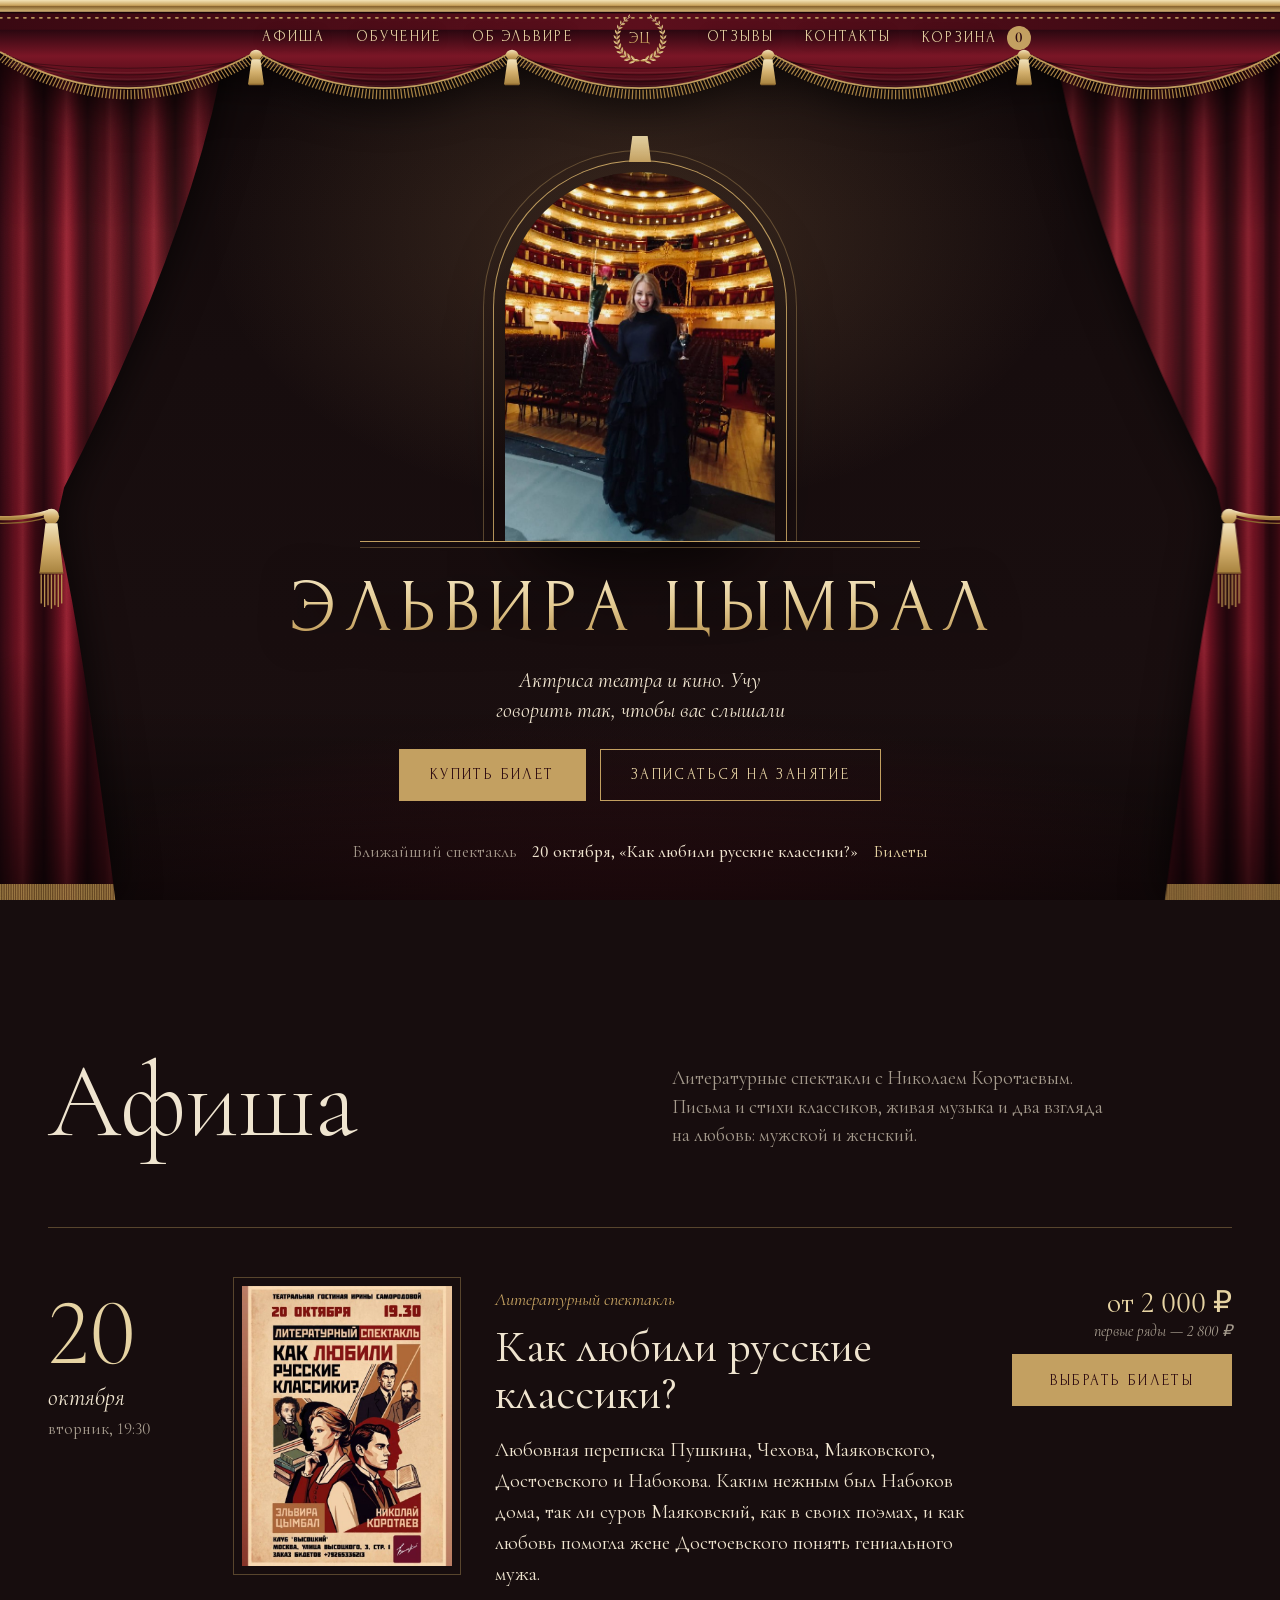
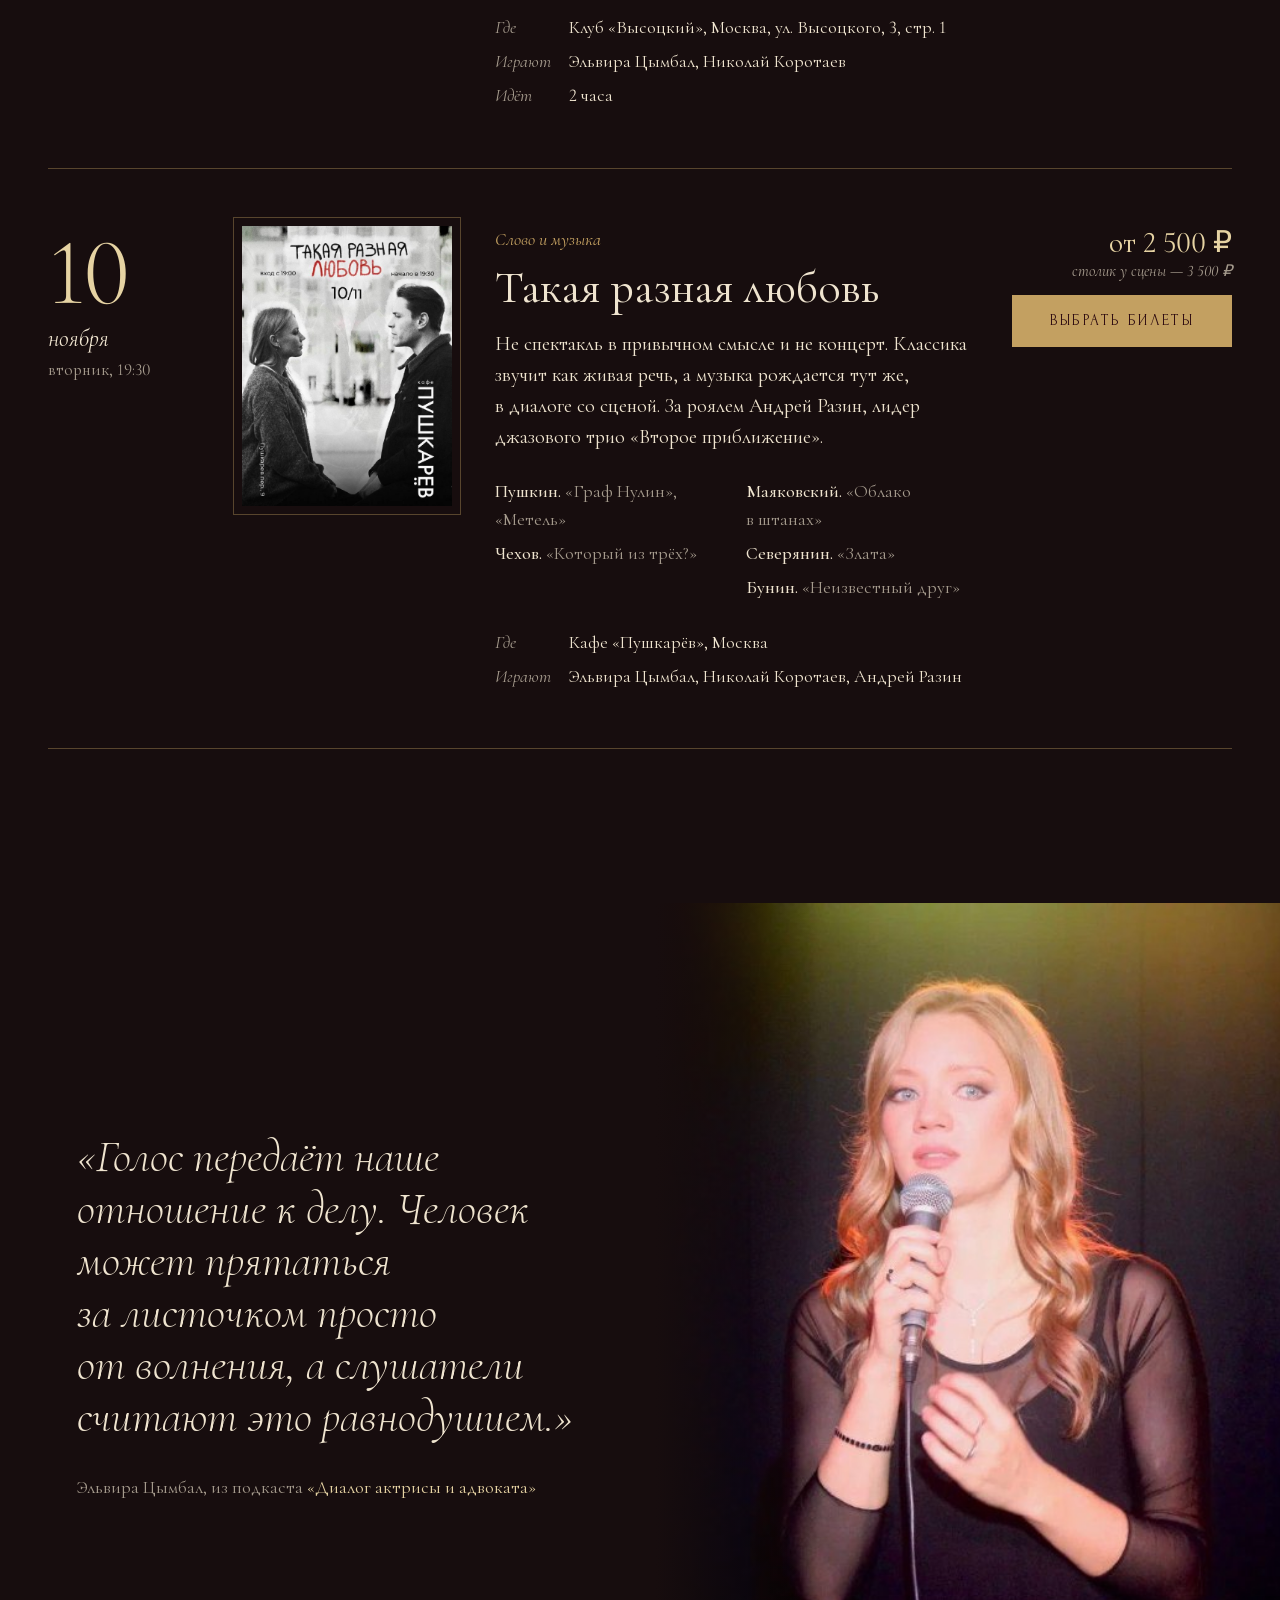
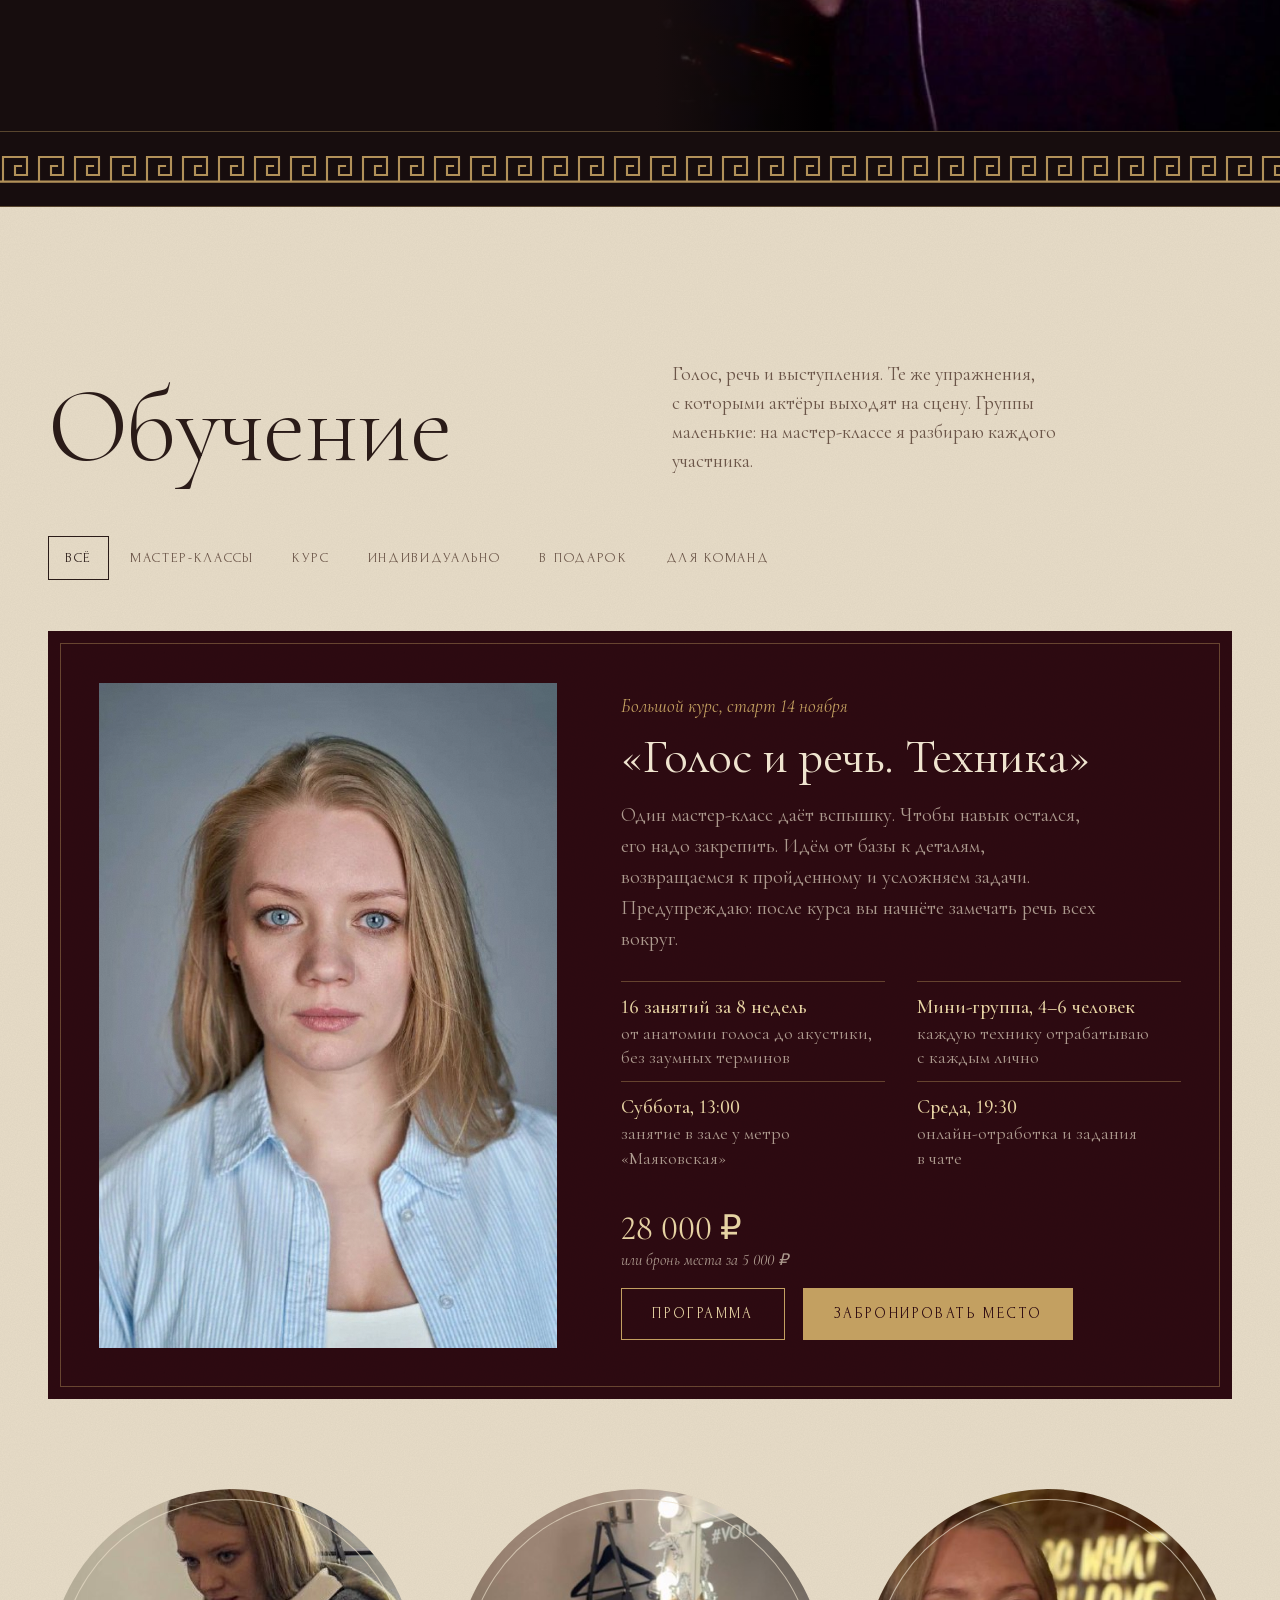
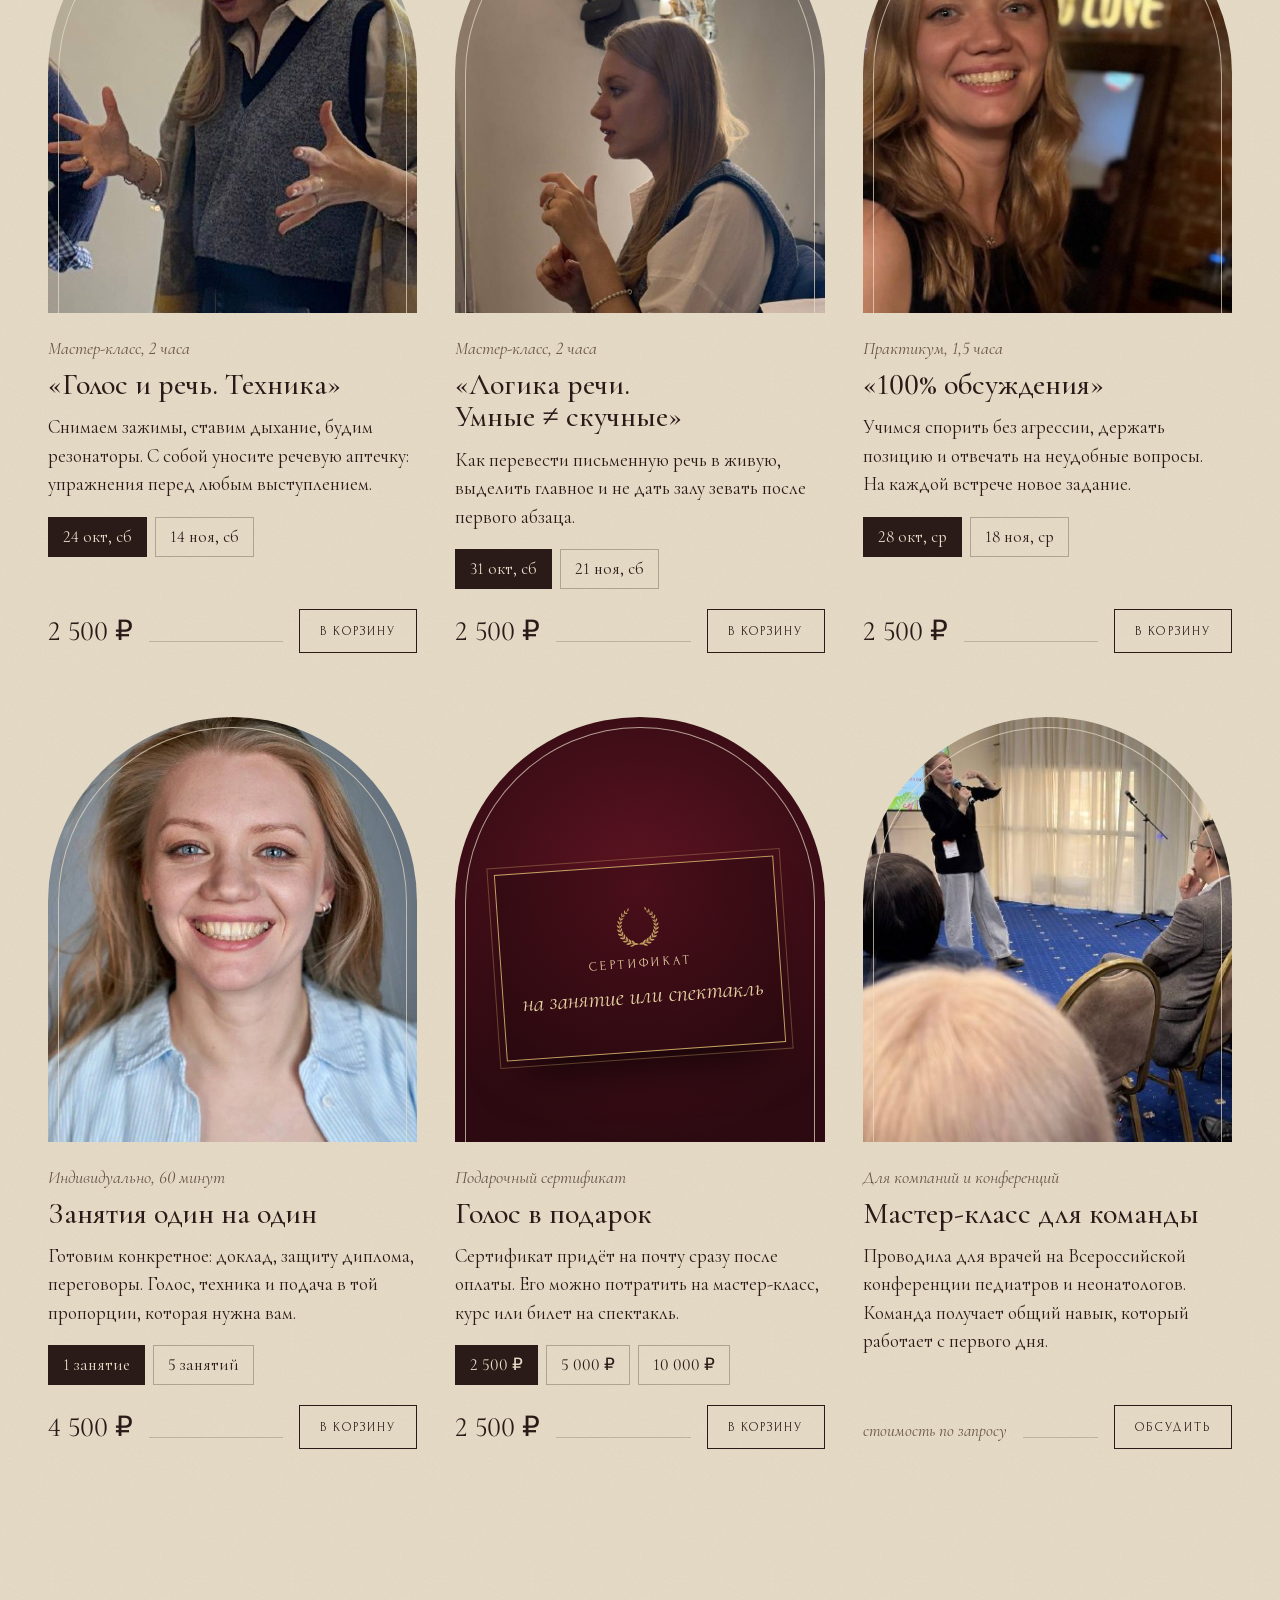
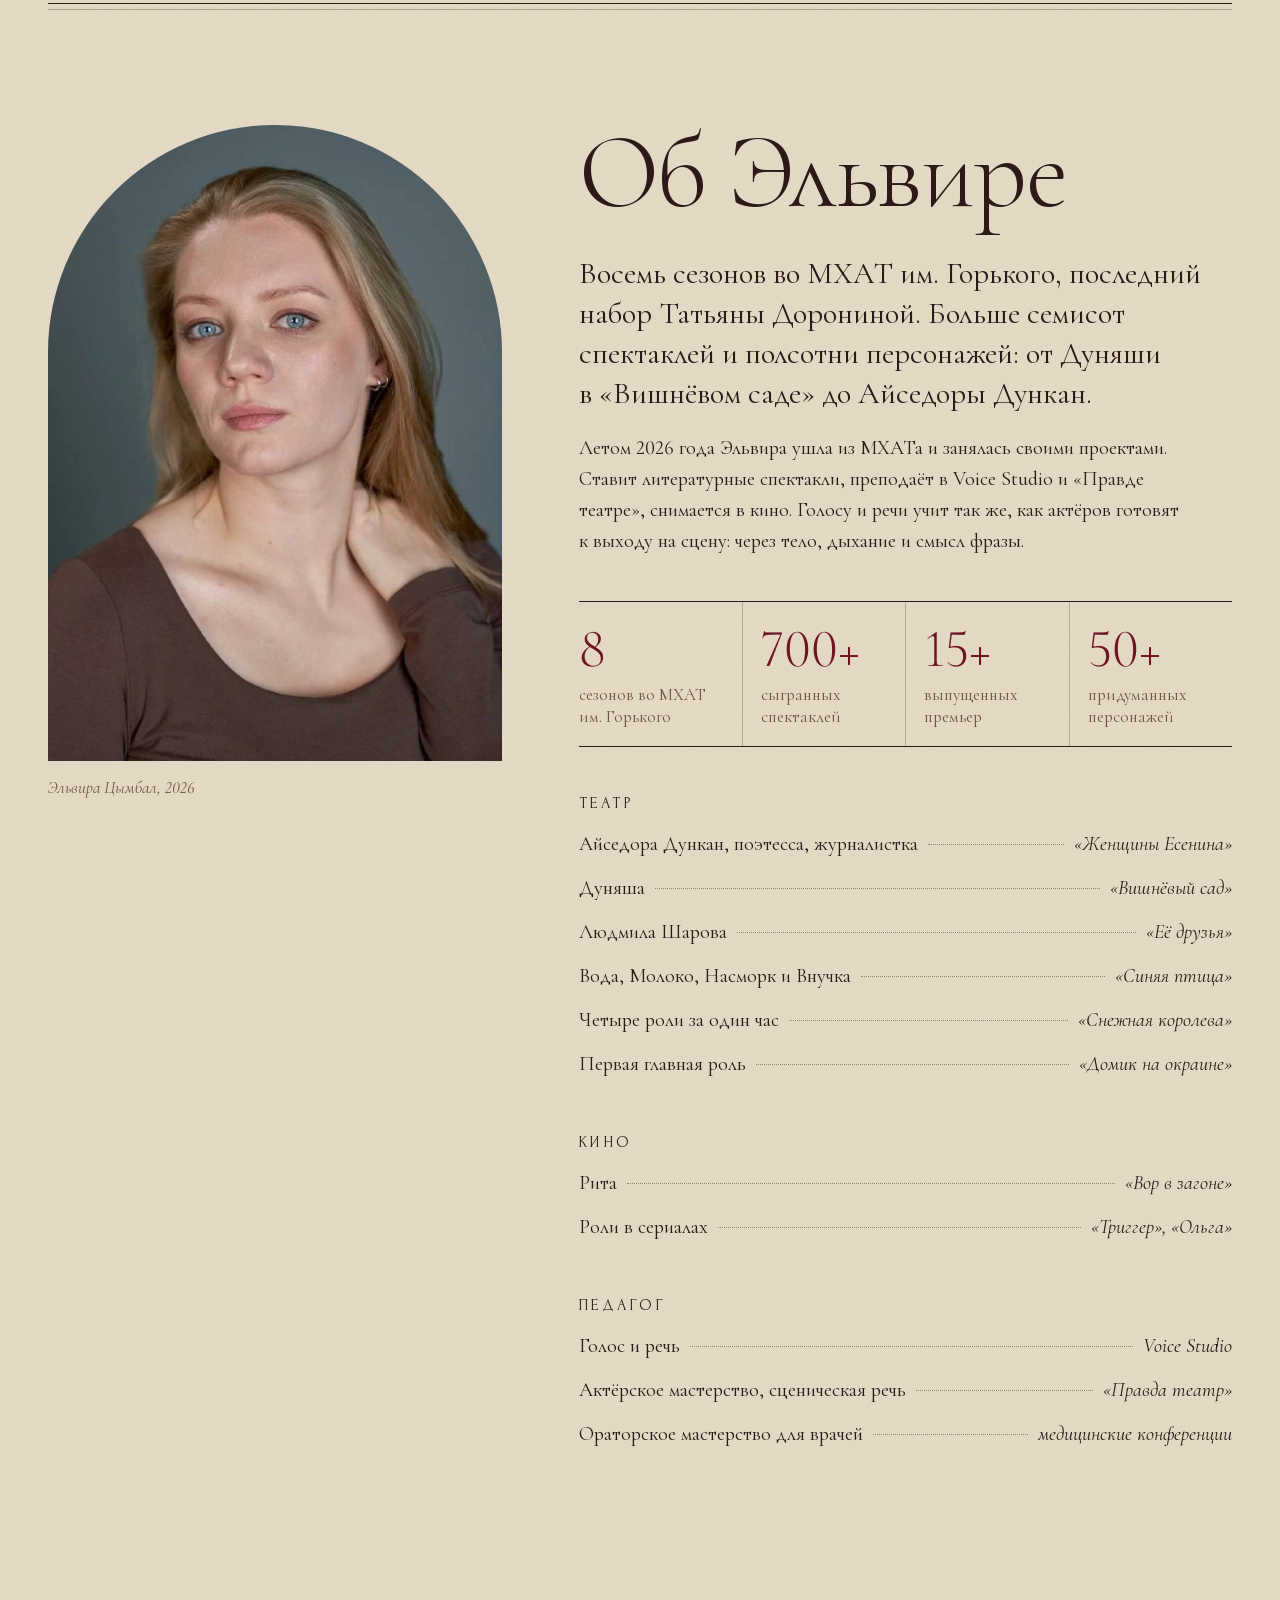
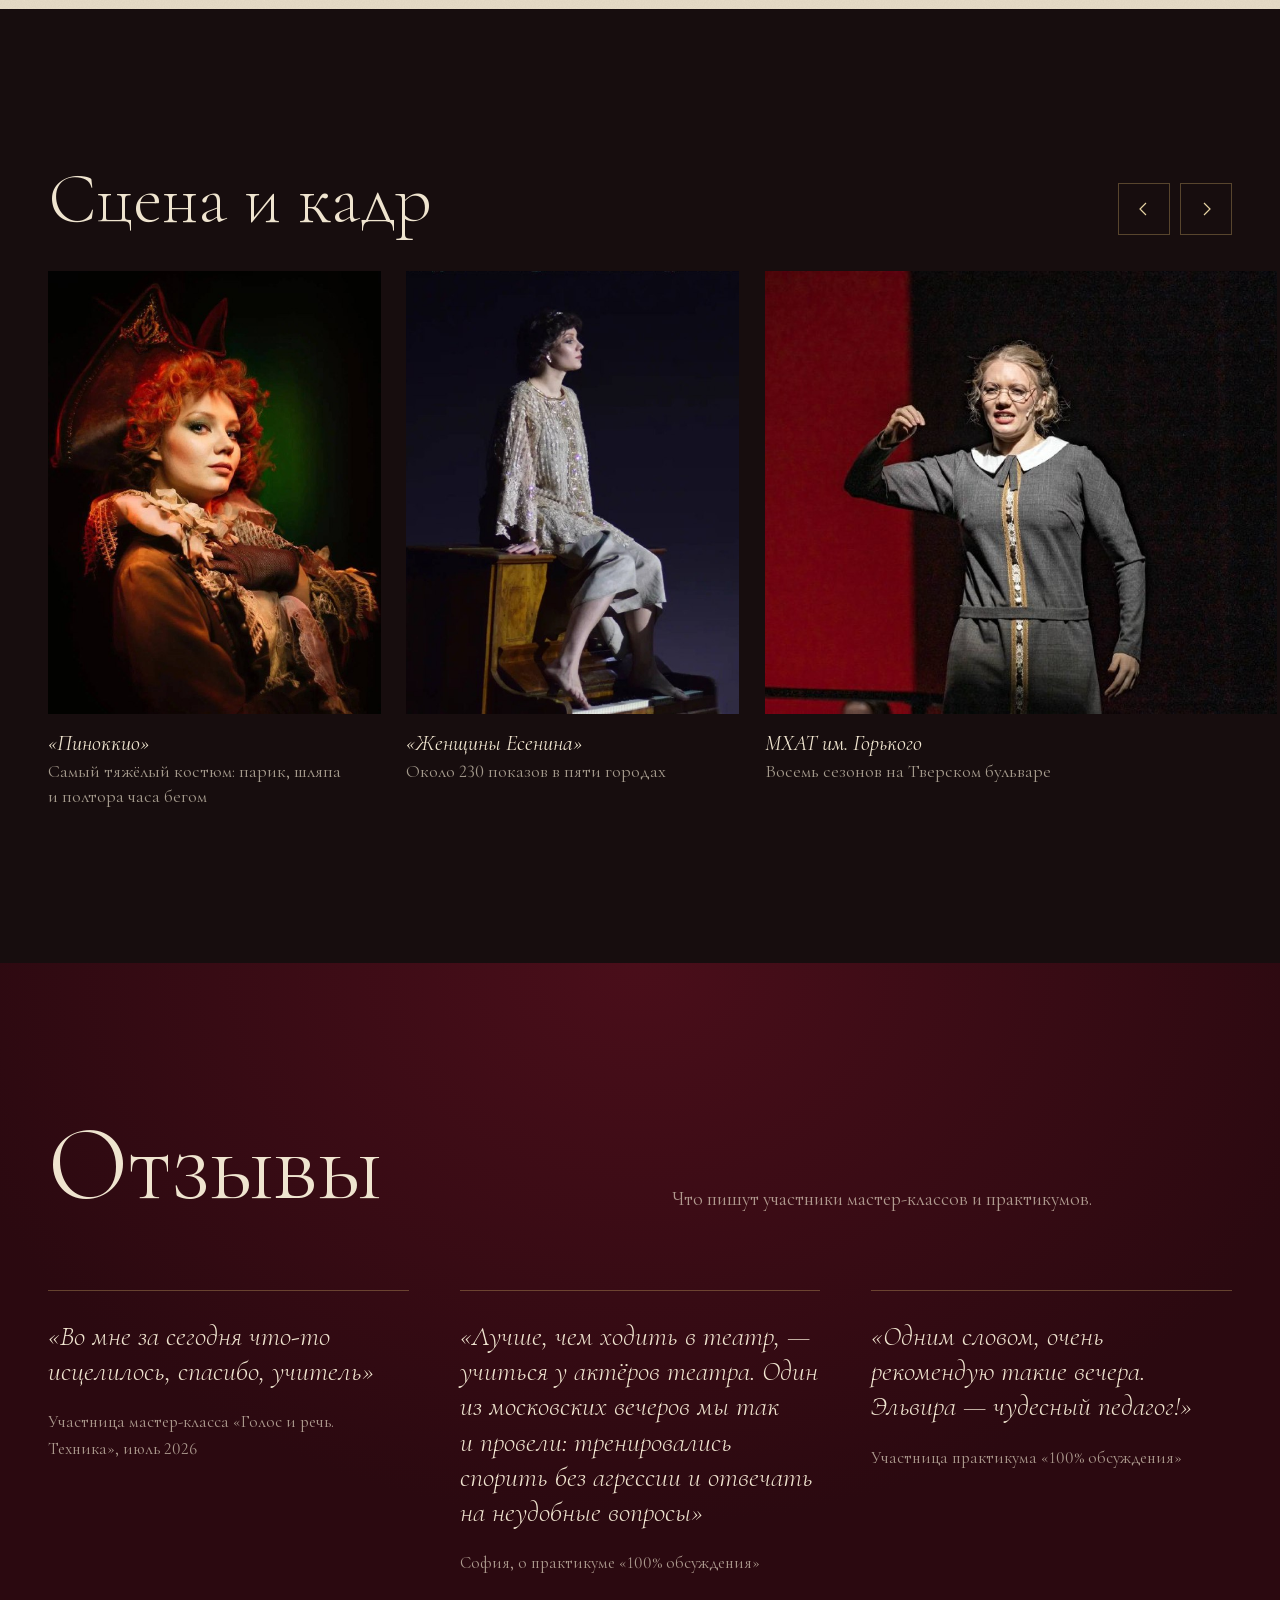
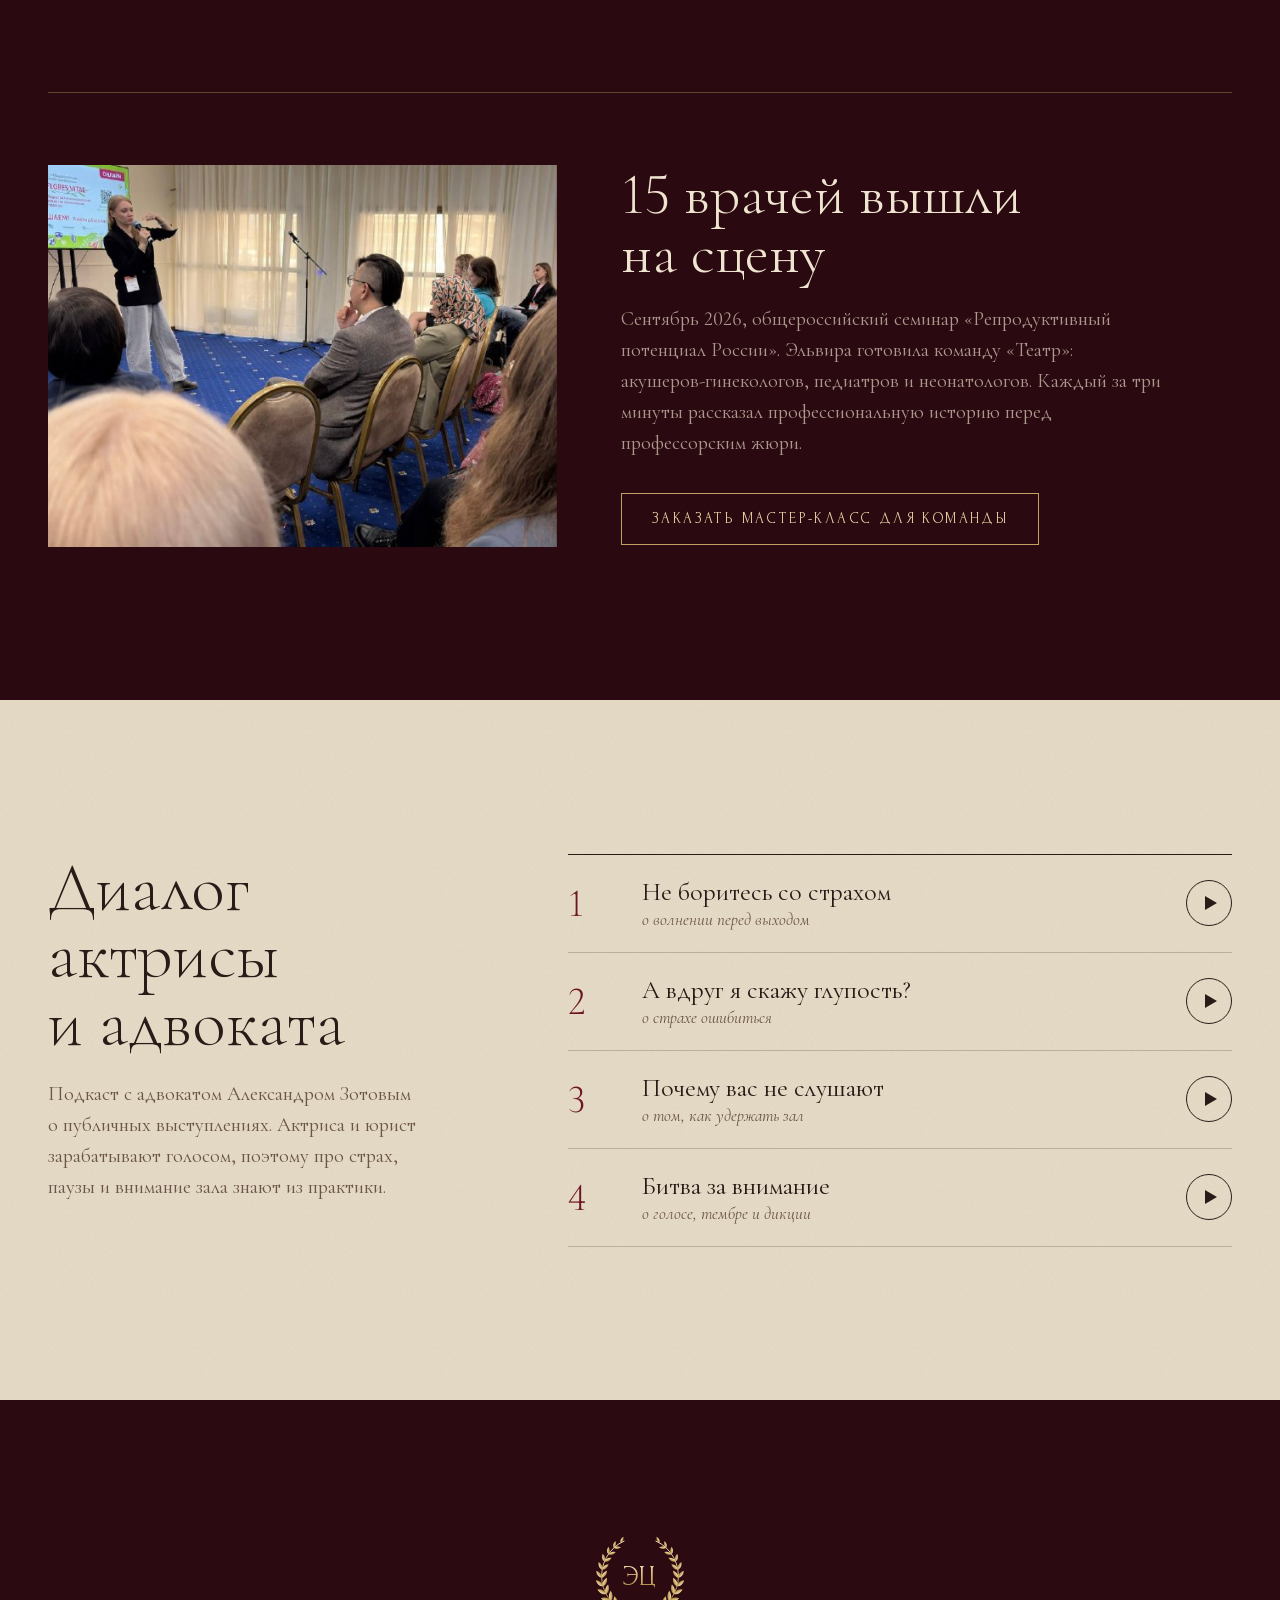
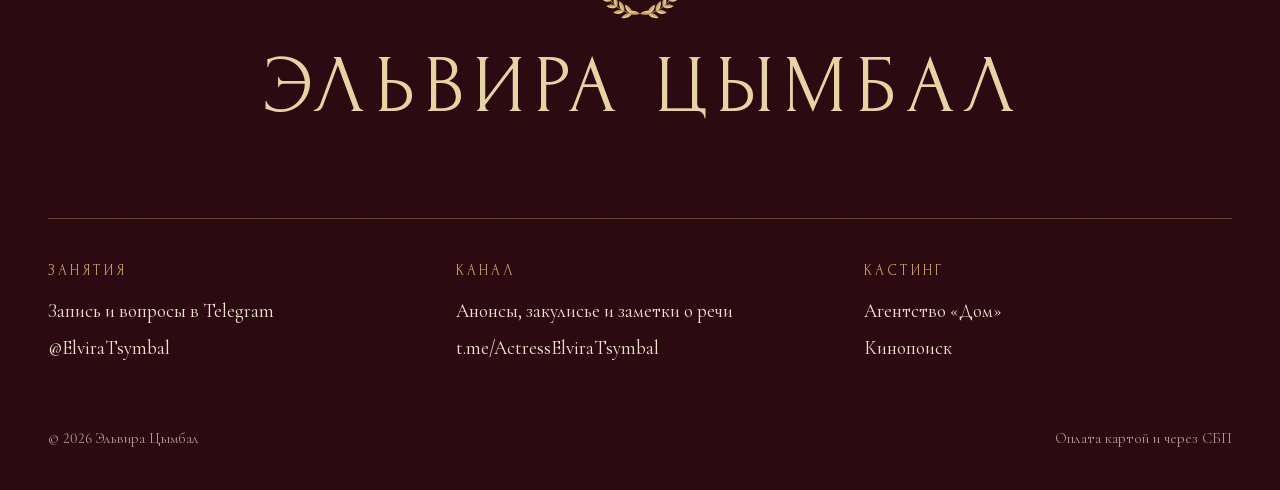
==== v3.html @ 3452aeca "Макет сайта: три варианта Co-Authored-By: Claude Opus 5.5 <noreply@anthropic.com>" ====
<!doctype html>
<html lang="ru">
<head>
<meta charset="utf-8">
<meta name="viewport" content="width=device-width, initial-scale=1, viewport-fit=cover">
<title>Эльвира Цымбал — актриса и педагог</title>
<meta name="robots" content="noindex, nofollow">
<meta name="description" content="Эльвира Цымбал — актриса театра и кино, педагог по голосу и речи. Афиша литературных спектаклей, мастер-классы, курс и индивидуальные занятия.">
<meta name="theme-color" content="#170d0e">
<link rel="icon" href="data:image/svg+xml,%3Csvg xmlns='http://www.w3.org/2000/svg' viewBox='0 0 64 64'%3E%3Crect width='64' height='64' rx='14' fill='%232b0910'/%3E%3Ctext x='32' y='42' font-family='Georgia' font-size='26' fill='%23e6d3a3' text-anchor='middle'%3E%D0%AD%D0%A6%3C/text%3E%3C/svg%3E">
<link rel="stylesheet" href="assets/fonts/fonts.css">
<link rel="preload" as="image" href="assets/img/hero-bolshoi.jpg">
<script>document.documentElement.classList.add('js');if('scrollRestoration' in history)history.scrollRestoration='manual';
/* страховка: если скрипты не загрузились за 5 секунд, занавес открывается сам */</script>

<style>
/* ============ ТОКЕНЫ ============ */
:root{
  --ink:#170d0e;          /* темнота сцены */
  --velvet:#6e1423;       /* бархат */
  --velvet-deep:#2b0910;
  --gold:#c3a061;         /* золото */
  --gold-pale:#e6d3a3;
  --gold-dim:rgba(195,160,97,.38);
  --paper:#e8ddc8;        /* бумага программки */
  --paper-2:#ddd0b6;
  --paper-ink:#2a1b18;
  --paper-mute:#6b5548;
  --on-dark:#efe4cf;
  --on-dark-mute:rgba(239,228,207,.66);

  --f-display:"Forum", "Cormorant Garamond", Georgia, serif;
  --f-text:"Cormorant Garamond", Georgia, "Times New Roman", serif;

  --ease-out:cubic-bezier(.22,1,.36,1);

  --wrap:1240px;
  --gutter:clamp(16px, 4vw, 48px);
  --head-h:76px;

  --noise:url("data:image/svg+xml,%3Csvg xmlns='http://www.w3.org/2000/svg' width='240' height='240'%3E%3Cfilter id='n'%3E%3CfeTurbulence type='fractalNoise' baseFrequency='.85' numOctaves='3' stitchTiles='stitch'/%3E%3CfeColorMatrix values='0 0 0 0 .5 0 0 0 0 .5 0 0 0 0 .5 0 0 0 .9 0'/%3E%3C/filter%3E%3Crect width='100%25' height='100%25' filter='url(%23n)'/%3E%3C/svg%3E");
  --meander:url("data:image/svg+xml,%3Csvg xmlns='http://www.w3.org/2000/svg' width='36' height='30' viewBox='0 0 12 10'%3E%3Cpath d='M0 9.2H12M1 9.2V1H9V7H5V4H7' fill='none' stroke='%23c3a061' stroke-width='.7' stroke-linecap='square'/%3E%3C/svg%3E");
}

/* ============ БАЗА ============ */
*,*::before,*::after{box-sizing:border-box}
html{-webkit-text-size-adjust:100%;text-size-adjust:100%}
body{
  margin:0;background:var(--ink);color:var(--on-dark);
  font-family:var(--f-text);font-size:20px;line-height:1.55;font-weight:400;
  font-variant-numeric:lining-nums;
  -webkit-font-smoothing:antialiased;-moz-osx-font-smoothing:grayscale;
  overflow-x:hidden;
}
img{display:block;max-width:100%;height:auto}
a{color:inherit;text-decoration:none}
button{font:inherit;color:inherit;background:none;border:0;padding:0;cursor:pointer}
input,textarea{font:inherit;color:inherit}
:focus-visible{outline:1.5px solid var(--gold);outline-offset:4px}
::selection{background:var(--velvet);color:var(--gold-pale)}
.wrap{width:min(var(--wrap), 100% - 2*var(--gutter));margin-inline:auto}
.skip{position:fixed;left:16px;top:-60px;z-index:200;background:var(--gold);color:var(--ink);padding:10px 16px;font-family:var(--f-display)}
.skip:focus{top:16px}

/* Кнопки — капители, как надпись на фронтоне */
.btn{
  --b:var(--gold);
  position:relative;display:inline-flex;align-items:center;justify-content:center;gap:12px;
  min-height:52px;padding:0 30px;
  font-family:var(--f-display);font-size:15px;letter-spacing:.16em;text-transform:uppercase;
  border:1px solid var(--b);color:var(--gold-pale);
  transition:background-color .35s var(--ease-out), color .35s var(--ease-out), border-color .35s var(--ease-out), transform .16s var(--ease-out);
  white-space:nowrap;
}
.btn:active{transform:scale(.98)}
.btn--gold{background:var(--gold);color:var(--velvet-deep)}
.btn--line:hover{background:rgba(195,160,97,.12)}
.btn--ink{--b:var(--paper-ink);color:var(--paper-ink)}
.btn--velvet{--b:var(--velvet);background:var(--velvet);color:var(--gold-pale)}
@media (hover:hover){
  .btn--gold:hover{background:var(--gold-pale);border-color:var(--gold-pale)}
  .btn--ink:hover{background:var(--paper-ink);color:var(--paper)}
  .btn--velvet:hover{background:#821a2b;border-color:#821a2b}
}
.btn--sm{min-height:44px;padding:0 20px;font-size:13px}
@media (max-width:520px){ .btn{white-space:normal;text-align:center;line-height:1.35;padding-block:10px} }

.link-u{background:linear-gradient(currentColor,currentColor) 0 100%/0 1px no-repeat;transition:background-size .5s var(--ease-out);padding-bottom:2px}
.link-u:hover{background-size:100% 1px}

/* ============ ШАПКА ============ */
.masthead{
  position:fixed;inset:0 0 auto 0;z-index:60;height:var(--head-h);
  display:grid;grid-template-columns:1fr auto 1fr;align-items:center;gap:clamp(20px,3vw,48px);
  padding-inline:var(--gutter);
  opacity:0;transform:translateY(-8px);pointer-events:none;
  transition:background-color .5s var(--ease-out), box-shadow .5s var(--ease-out), opacity .7s var(--ease-out), transform .7s var(--ease-out);
}
.masthead.is-ready{opacity:1;transform:none;pointer-events:auto}
.masthead.is-solid{background:rgba(23,13,14,.92);backdrop-filter:blur(10px);-webkit-backdrop-filter:blur(10px);box-shadow:0 1px 0 var(--gold-dim)}
.masthead__nav{display:flex;align-items:center;gap:clamp(18px,2.4vw,40px);font-family:var(--f-display);font-size:15px;letter-spacing:.14em;text-transform:uppercase;color:var(--gold-pale)}
.masthead__nav--l{justify-self:end}
.masthead__nav--r{justify-self:start}
.masthead__nav a, .masthead__nav button{text-shadow:0 1px 10px rgba(0,0,0,.7)}
.monogram{display:grid;place-items:center;width:58px;height:58px;color:var(--gold)}
.monogram svg{width:100%;height:100%;overflow:visible}
.cart-btn{display:inline-flex;align-items:center;gap:10px;min-height:44px;text-transform:uppercase;letter-spacing:.14em}
.cart-btn__count{
  display:inline-grid;place-items:center;min-width:24px;height:24px;padding:0 6px;border-radius:12px;
  background:var(--gold);color:var(--velvet-deep);font-family:var(--f-text);font-weight:600;font-size:15px;letter-spacing:0;text-shadow:none;
}
.cart-btn__count.bump{animation:bump .45s var(--ease-out)}
@keyframes bump{40%{transform:scale(1.25)}}
.burger{display:none}

@media (max-width: 980px){
  .masthead{grid-template-columns:auto 1fr auto}
  .masthead__nav--l{display:none}
  .masthead__nav--r .nav-item, .cart-btn__label{display:none}
  .masthead__nav--r{justify-self:end;grid-column:3;gap:6px}
  .monogram{grid-column:1;width:48px;height:48px}
  .burger{display:inline-grid;place-items:center;width:44px;height:44px}
  .burger span{display:block;width:24px;height:1px;background:var(--gold-pale);box-shadow:0 -7px 0 var(--gold-pale), 0 7px 0 var(--gold-pale)}
}

/* мобильное меню */
.mnav{
  position:fixed;inset:0;z-index:70;background:var(--velvet-deep);
  display:flex;flex-direction:column;justify-content:center;padding:var(--gutter);
  opacity:0;visibility:hidden;transition:opacity .4s var(--ease-out), visibility 0s .4s;
}
.mnav::before{content:"";position:absolute;inset:0;background:var(--noise);opacity:.08;mix-blend-mode:overlay;pointer-events:none}
.mnav.is-open{opacity:1;visibility:visible;transition:opacity .4s var(--ease-out)}
.mnav a{position:relative;font-size:clamp(36px,9vw,56px);font-weight:300;line-height:1.25;color:var(--gold-pale);display:block}
.mnav__close{position:absolute;top:16px;right:16px;width:48px;height:48px;font-size:34px;color:var(--gold-pale);line-height:1}
.mnav__foot{position:relative;margin-top:40px;font-size:18px;color:var(--on-dark-mute)}
.mnav__foot a{display:inline;font-size:inherit}

/* ============ СЦЕНА (первый экран) ============ */
.stage{
  --valance-h:clamp(86px, 14vh, 150px);
  position:relative;min-height:max(100svh, 680px);overflow:hidden;isolation:isolate;
  background:
    radial-gradient(48% 44% at 50% 26%, rgba(214,160,104,.20), transparent 70%),
    radial-gradient(70% 34% at 50% 104%, rgba(110,20,35,.42), transparent 72%),
    linear-gradient(180deg, #120a0b 0%, var(--ink) 40%, #1b0f10 100%);
}
.stage__beam{
  position:absolute;left:50%;top:-10%;width:min(1100px,120vw);height:120%;transform:translateX(-50%);
  background:conic-gradient(from 180deg at 50% 0%, transparent 0deg 160deg, rgba(240,205,150,.10) 172deg, rgba(240,205,150,.16) 180deg, rgba(240,205,150,.10) 188deg, transparent 200deg 360deg);
  filter:blur(18px);pointer-events:none;z-index:0;
}
.stage__floor{position:absolute;inset:auto 0 0 0;height:22%;background:linear-gradient(180deg,transparent, rgba(0,0,0,.55));z-index:0}
.stage__inner{
  position:relative;z-index:2;min-height:inherit;
  display:flex;flex-direction:column;align-items:center;justify-content:flex-end;text-align:center;
  padding:calc(var(--valance-h) + 44px) var(--gutter) clamp(84px, 11vh, 120px);
}

/* ниша-арка с портретом */
.niche{position:relative;margin:0;height:clamp(240px, 41svh, 480px);aspect-ratio:3/4.1}
.niche__img{position:absolute;inset:0;border-radius:999px 999px 0 0;overflow:hidden;background:#2a1a17;box-shadow:0 40px 80px -30px rgba(0,0,0,.9)}
.niche__img img{width:100%;height:100%;object-fit:cover;object-position:50% 22%}
.niche::before,.niche::after{content:"";position:absolute;border-radius:999px 999px 0 0;border:1px solid var(--gold);border-bottom:0;pointer-events:none}
.niche::before{inset:-12px -12px 0 -12px}
.niche::after{inset:-22px -22px 0 -22px;border-color:var(--gold-dim)}
.niche__key{
  position:absolute;left:50%;top:-36px;width:22px;height:26px;transform:translateX(-50%);z-index:1;
  background:linear-gradient(180deg,var(--gold-pale),var(--gold));clip-path:polygon(15% 0,85% 0,100% 100%,0 100%);
}

/* постамент с надписью */
.plinth{position:relative;width:min(100%, 1000px);padding-top:26px}
.plinth::before{content:"";position:absolute;left:50%;top:0;transform:translateX(-50%);width:min(560px, 86%);height:7px;border-top:1px solid var(--gold);border-bottom:1px solid var(--gold-dim)}
.plinth__name{
  margin:0;font-family:var(--f-display);font-weight:400;text-transform:uppercase;
  font-size:clamp(32px, 5.8vw, 96px);line-height:1;letter-spacing:.11em;margin-right:-.11em;
  color:var(--gold-pale);
  filter:drop-shadow(0 2px 18px rgba(0,0,0,.55));
}
.plinth__name .w{display:inline-block;white-space:nowrap}
.plinth__name .mask{display:inline-block;overflow:hidden;vertical-align:top;padding:.04em 0 .08em}
.plinth__name .ch{
  display:inline-block;
  background:linear-gradient(180deg,#f5e9c9 0%, #e2c88e 48%, #b48d4a 100%);
  -webkit-background-clip:text;background-clip:text;-webkit-text-fill-color:transparent;color:transparent;
}
.plinth__sub{margin:16px auto 0;max-width:52ch;text-wrap:balance;font-style:italic;font-size:clamp(19px,1.7vw,24px);line-height:1.35;color:var(--on-dark)}
.stage__cta{display:flex;flex-wrap:wrap;justify-content:center;gap:14px;margin-top:24px}
.stage__next{
  position:absolute;z-index:3;left:50%;bottom:clamp(22px,3.6vh,40px);transform:translateX(-50%);margin:0;
  width:min(760px, calc(100% - 2*var(--gutter)));
  display:flex;justify-content:center;align-items:baseline;gap:4px 16px;flex-wrap:wrap;
  font-size:17px;color:var(--on-dark-mute);text-align:center;
}
.stage__next b{font-weight:500;color:var(--on-dark)}
.stage__next a{color:var(--gold-pale)}
.stage__dim{position:absolute;inset:0;background:#070304;z-index:4;pointer-events:none}
@media (max-width:700px){ .stage__inner{padding-bottom:132px} .stage__next{font-size:16px;gap:2px 12px} .stage__cta .btn{min-width:260px} }

/* ============ ЗАНАВЕС ============ */
.curtain{position:absolute;inset:0;z-index:5;pointer-events:none}
.drape{position:absolute;top:0;bottom:0;width:53%;filter:drop-shadow(0 0 22px rgba(0,0,0,.75))}
.drape--l{left:0}
.drape--r{right:0}
.drape__clip{position:absolute;inset:0;overflow:hidden}
.drape__fabric{
  position:absolute;inset:0;transform-origin:0 50%;will-change:transform;
  background:
    linear-gradient(180deg, rgba(0,0,0,.62) 0%, rgba(0,0,0,0) 26%, rgba(0,0,0,0) 72%, rgba(0,0,0,.66) 100%),
    radial-gradient(90% 55% at 50% 32%, rgba(255,140,120,.10), transparent 70%),
    repeating-linear-gradient(90deg, rgba(0,0,0,0) 0, rgba(0,0,0,.32) 4.7vw, rgba(0,0,0,0) 9.4vw),
    repeating-linear-gradient(90deg, #2c0710 0, #4b0c18 1.1vw, #761424 2.3vw, #962333 3.05vw, #7a1626 3.7vw, #4a0b17 4.8vw, #2c0710 5.9vw);
}
.drape--r .drape__fabric{transform-origin:100% 50%;background-position:0 0,0 0,2.1vw 0,1.3vw 0}
.drape__fabric::after{content:"";position:absolute;inset:0;background:var(--noise);opacity:.22;mix-blend-mode:overlay}
.drape__hem{position:absolute;left:0;right:0;bottom:0;height:16px;background:repeating-linear-gradient(90deg,#b9934f 0 2px,#7d5c2c 2px 4px);opacity:.75}
.tieback{--tw:clamp(56px,8vw,120px);position:absolute;top:57%;width:var(--tw);height:calc(var(--tw) * 1.3333);margin-top:calc(var(--tw) * -.3333);opacity:0;overflow:visible}
.drape--r .tieback{transform:scaleX(-1)}

.valance{position:absolute;inset:0 0 auto 0;height:var(--valance-h);z-index:6;filter:drop-shadow(0 14px 18px rgba(0,0,0,.6))}
.valance svg{width:100%;height:100%;display:block}
.curtain__shade{position:absolute;inset:0;z-index:7;background:radial-gradient(42% 52% at 50% 50%, rgba(7,3,4,0) 0%, rgba(7,3,4,.5) 70%, rgba(7,3,4,.82) 100%)}
.curtain__black{position:absolute;inset:0;z-index:9;background:#070304;animation:houselights 1.2s .15s ease-in-out forwards}
@keyframes houselights{to{opacity:0;visibility:hidden}}

.intro-mark{
  position:absolute;left:50%;top:52%;z-index:8;transform:translate(-50%,-50%);
  width:clamp(170px,18vw,250px);text-align:center;opacity:0;
}
.intro-mark svg{width:100%;height:auto;overflow:visible;filter:drop-shadow(0 4px 24px rgba(0,0,0,.6))}
.intro-mark p{margin:14px 0 0;font-family:var(--f-display);font-size:14px;letter-spacing:.32em;text-transform:uppercase;color:var(--gold-pale);white-space:nowrap}
.intro-skip{
  position:absolute;right:var(--gutter);bottom:20px;z-index:10;font-family:var(--f-display);font-size:13px;letter-spacing:.2em;text-transform:uppercase;color:var(--gold-pale);opacity:.75;
  padding:12px 4px;
}

/* ============ СЕКЦИИ ============ */
.sec{position:relative;padding-block:clamp(88px, 12vw, 160px)}
.sec--paper{background:var(--paper);color:var(--paper-ink)}
.sec--paper::before{content:"";position:absolute;inset:0;background:var(--noise);opacity:.16;mix-blend-mode:multiply;pointer-events:none}
.sec--velvet{background:radial-gradient(80% 60% at 50% 0%, #4a0e1a, var(--velvet-deep) 70%)}
.sec > .wrap{position:relative}

.sec-head{display:grid;grid-template-columns:minmax(0,1fr) minmax(0,1fr);gap:24px 64px;align-items:end;margin-bottom:clamp(48px,6vw,80px)}
.h-big{margin:0;font-family:var(--f-text);font-weight:300;font-size:clamp(54px, 8.2vw, 128px);line-height:.92;letter-spacing:-.01em}
.sec-head p{margin:0;max-width:44ch;font-size:clamp(19px,1.5vw,22px);line-height:1.5}
.sec--dark .sec-head p, .sec--velvet .sec-head p{color:var(--on-dark-mute)}
.sec--paper .sec-head p{color:var(--paper-mute)}
@media (max-width:760px){ .sec-head{grid-template-columns:1fr} }

.rule2{height:7px;border-top:1px solid var(--paper-ink);border-bottom:1px solid rgba(42,27,24,.3)}
.meander-band{background:var(--ink);padding-block:22px;border-top:1px solid var(--gold-dim);border-bottom:1px solid var(--gold-dim)}
.meander{height:30px;background:var(--meander) repeat-x 0 50%/auto 30px;opacity:.9}

/* ============ АФИША ============ */
.bills{border-top:1px solid var(--gold-dim)}
.bill{
  display:grid;grid-template-columns:150px 210px minmax(0,1fr) 220px;gap:clamp(24px,3.4vw,52px);
  padding-block:clamp(36px,4.5vw,60px);border-bottom:1px solid var(--gold-dim);align-items:start;
}
.bill__date{line-height:1}
.bill__date .d{display:block;font-size:clamp(76px,7.4vw,112px);font-weight:300;color:var(--gold-pale);letter-spacing:-.02em}
.bill__date .m{display:block;margin-top:6px;font-size:24px;font-style:italic}
.bill__date .w{display:block;margin-top:10px;font-size:17px;color:var(--on-dark-mute)}
.bill__poster{position:relative;aspect-ratio:3/4;overflow:hidden;outline:1px solid var(--gold-dim);outline-offset:8px}
.bill__poster img{width:100%;height:100%;object-fit:cover;transition:transform 1.2s var(--ease-out)}
.bill:hover .bill__poster img{transform:scale(1.035)}
.bill__kind{margin:0 0 10px;font-size:18px;font-style:italic;color:var(--gold)}
.bill__title{margin:0;font-weight:400;font-size:clamp(36px,3.6vw,54px);line-height:1.02}
.bill__text{margin:18px 0 0;max-width:52ch}
.bill__meta{display:grid;grid-template-columns:auto 1fr;gap:6px 18px;margin:24px 0 0;font-size:18px}
.bill__meta dt{color:var(--on-dark-mute);font-style:italic}
.bill__meta dd{margin:0}
.bill__prog{margin:22px 0 0;padding:0;list-style:none;columns:2;column-gap:28px;font-size:18px;color:var(--on-dark-mute)}
.bill__prog li{break-inside:avoid;padding:3px 0}
.bill__prog b{font-weight:500;color:var(--on-dark)}
.bill__buy{display:flex;flex-direction:column;align-items:stretch;gap:14px;text-align:right}
.bill__price{margin:0;font-size:30px;line-height:1.1;color:var(--gold-pale)}
.bill__price small{display:block;margin-top:4px;font-size:16px;font-style:italic;color:var(--on-dark-mute)}
@media (max-width:1100px){
  .bill{grid-template-columns:120px 180px minmax(0,1fr)}
  .bill__buy{grid-column:3;text-align:left;flex-direction:row;align-items:center;justify-content:space-between;flex-wrap:wrap}
}
@media (max-width:720px){
  .bill{grid-template-columns:96px minmax(0,1fr);gap:22px}
  .bill__date .d{font-size:64px}
  .bill__poster{grid-column:2;grid-row:1;max-width:200px}
  .bill__body,.bill__buy{grid-column:1 / -1}
  .bill__prog{columns:1}
}

/* ============ ЦИТАТА ============ */
.voice{display:grid;grid-template-columns:minmax(0,1.05fr) minmax(0,1fr);min-height:min(92svh,860px)}
.voice__text{display:flex;flex-direction:column;justify-content:center;padding:clamp(64px,8vw,120px) clamp(24px,6vw,96px)}
.voice__q{margin:0;font-style:italic;font-weight:300;font-size:clamp(32px,3.5vw,54px);line-height:1.16}
.voice__q::before{content:"«"}
.voice__q::after{content:"»"}
.voice__by{margin:30px 0 0;font-size:18px;color:var(--on-dark-mute)}
.voice__by a{color:var(--gold-pale)}
.voice__img{position:relative;overflow:hidden}
.voice__img img{position:absolute;inset:0;width:100%;height:100%;object-fit:cover;object-position:50% 30%}
.voice__img::after{content:"";position:absolute;inset:0;background:linear-gradient(90deg,var(--ink) 0%, transparent 26%)}
@media (max-width:860px){
  .voice{grid-template-columns:1fr}
  .voice__img{min-height:72svh;order:-1}
  .voice__img::after{background:linear-gradient(0deg,var(--ink) 0%, transparent 30%)}
}

/* ============ ОБУЧЕНИЕ (магазин) ============ */
.filters{display:flex;flex-wrap:wrap;gap:8px 4px;margin:-16px 0 clamp(36px,4vw,56px)}
.filter{
  font-family:var(--f-display);font-size:14px;letter-spacing:.12em;text-transform:uppercase;
  min-height:44px;padding:0 16px;border:1px solid transparent;color:var(--paper-mute);transition:color .3s, border-color .3s;
}
.filter:hover{color:var(--paper-ink)}
.filter[aria-pressed="true"]{color:var(--paper-ink);border-color:var(--paper-ink)}

.course{
  display:grid;grid-template-columns:minmax(0,.9fr) minmax(0,1.1fr);gap:clamp(32px,5vw,80px);
  padding:clamp(28px,4vw,56px);margin-bottom:clamp(64px,7vw,104px);
  background:var(--velvet-deep);color:var(--on-dark);position:relative;overflow:hidden;
}
.course::before{content:"";position:absolute;inset:12px;border:1px solid var(--gold-dim);pointer-events:none}
.course::after{content:"";position:absolute;inset:0;background:var(--noise);opacity:.12;mix-blend-mode:overlay;pointer-events:none}
.course__img{position:relative;min-height:460px;overflow:hidden}
.course__img img{position:absolute;inset:0;width:100%;height:100%;object-fit:cover;object-position:50% 25%}
.course__body{position:relative;z-index:1;display:flex;flex-direction:column;padding-block:8px}
.course__kind{margin:0 0 12px;font-style:italic;color:var(--gold);font-size:19px}
.course__title{margin:0;font-weight:400;font-size:clamp(36px,3.8vw,58px);line-height:1.02}
.course__lead{margin:18px 0 0;max-width:48ch;color:var(--on-dark-mute)}
.course__facts{margin:26px 0 0;padding:0;list-style:none;display:grid;grid-template-columns:1fr 1fr;gap:0 32px}
.course__facts li{padding:12px 0;border-top:1px solid var(--gold-dim);font-size:18px;line-height:1.35;color:var(--on-dark-mute)}
.course__facts b{display:block;font-weight:500;font-size:20px;color:var(--gold-pale)}
.course__buy{margin-top:auto;padding-top:30px;display:flex;flex-wrap:wrap;align-items:center;gap:14px 18px}
.course__price{margin:0 auto 6px 0;flex-basis:100%;font-size:34px;line-height:1;color:var(--gold-pale)}
.course__price small{display:block;margin-top:6px;font-size:16px;font-style:italic;color:var(--on-dark-mute)}
@media (max-width:860px){ .course{grid-template-columns:1fr} .course__img{min-height:380px} .course__facts{grid-template-columns:1fr} }

.arcade{display:grid;grid-template-columns:repeat(3,minmax(0,1fr));gap:clamp(56px,5vw,80px) clamp(24px,3vw,44px)}
@media (max-width:980px){ .arcade{grid-template-columns:repeat(2,minmax(0,1fr))} }
@media (max-width:640px){ .arcade{grid-template-columns:1fr} }
.offer{display:flex;flex-direction:column;transition:opacity .35s var(--ease-out), transform .35s var(--ease-out)}
.course.offer{display:grid}
.offer.is-hidden{display:none}
.offer.is-fading{opacity:0;transform:translateY(8px)}
.offer__arch{position:relative;aspect-ratio:4/4.6;border-radius:999px 999px 0 0;overflow:hidden;background:var(--paper-2);cursor:pointer}
.offer__arch img{width:100%;height:100%;object-fit:cover;transition:transform 1.2s var(--ease-out)}
.offer__arch:hover img{transform:scale(1.04)}
.offer__arch::after{content:"";position:absolute;inset:10px 10px 0;border:1px solid rgba(232,221,200,.7);border-bottom:0;border-radius:999px 999px 0 0;pointer-events:none}
.offer__kind{margin:22px 0 6px;font-style:italic;font-size:18px;color:var(--paper-mute)}
.offer__title{margin:0;font-weight:500;font-size:30px;line-height:1.08}
.offer__title button{text-align:left;line-height:inherit;transition:color .3s}
.offer__title button:hover{color:var(--velvet)}
.offer__text{margin:12px 0 0;font-size:19px;line-height:1.5}
.chips{display:flex;flex-wrap:wrap;gap:8px;margin-top:18px}
.chip{
  min-height:40px;padding:6px 14px;border:1px solid rgba(42,27,24,.28);font-size:17px;line-height:1.2;color:var(--paper-ink);
  transition:border-color .25s, background-color .25s, color .25s;
}
.chip:hover{border-color:var(--paper-ink)}
.chip[aria-pressed="true"]{background:var(--paper-ink);border-color:var(--paper-ink);color:var(--paper)}
.offer__foot{margin-top:auto;padding-top:20px;display:flex;align-items:center;justify-content:space-between;gap:16px}
.offer__foot::before{content:"";position:absolute}
.offer__price{margin:0;font-size:28px;line-height:1}
.offer__price small{font-size:17px;font-style:italic;color:var(--paper-mute)}
.offer__spacer{flex:1;min-height:22px;border-bottom:1px solid rgba(42,27,24,.2)}

/* сертификат, нарисованный вместо фото */
.cert{position:absolute;inset:0;display:grid;place-items:center;background:radial-gradient(70% 60% at 50% 40%, #5a1220, var(--velvet-deep));color:var(--gold-pale);text-align:center}
.cert::before{content:"";position:absolute;inset:0;background:var(--noise);opacity:.14;mix-blend-mode:overlay}
.cert__card{position:relative;width:76%;aspect-ratio:1.5;margin-top:16%;border:1px solid var(--gold);outline:1px solid var(--gold-dim);outline-offset:6px;display:grid;place-items:center;align-content:center;gap:4px;background:rgba(0,0,0,.2);transform:rotate(-4deg);box-shadow:0 30px 50px -20px rgba(0,0,0,.8);transition:transform 1s var(--ease-out)}
.offer__arch:hover .cert__card{transform:rotate(-2deg) translateY(-4px)}
.cert__card svg{width:46px;height:46px;color:var(--gold)}
.cert__card span{font-family:var(--f-display);font-size:13px;letter-spacing:.24em;text-transform:uppercase}
.cert__card strong{font-weight:400;font-size:24px;font-style:italic}

/* ============ ОБ ЭЛЬВИРЕ (программка) ============ */
.about{display:grid;grid-template-columns:minmax(0,.82fr) minmax(0,1.18fr);gap:clamp(40px,6vw,104px);align-items:start}
.about__photo{position:sticky;top:calc(var(--head-h) + 24px)}
.about__photo figure{margin:0}
.about__photo .ph{aspect-ratio:3/4.2;overflow:hidden;border-radius:999px 999px 0 0}
.about__photo .ph img{width:100%;height:100%;object-fit:cover}
.about__photo figcaption{margin-top:14px;font-size:17px;font-style:italic;color:var(--paper-mute)}
.about__lead{margin:0;font-size:clamp(26px,2.4vw,34px);line-height:1.3}
.prog p{max-width:60ch}
.ledger{display:grid;grid-template-columns:repeat(4,minmax(0,1fr));margin:44px 0;border-block:1px solid var(--paper-ink)}
.ledger div{padding:20px 18px 18px;border-left:1px solid rgba(42,27,24,.25)}
.ledger div:first-child{border-left:0;padding-left:0}
.ledger b{display:block;font-weight:300;font-size:clamp(42px,4.2vw,62px);line-height:1;color:var(--velvet)}
.ledger span{display:block;margin-top:8px;font-size:17px;line-height:1.3;color:var(--paper-mute)}
@media (max-width:640px){ .ledger{grid-template-columns:1fr 1fr} .ledger div:nth-child(3){border-left:0;padding-left:0} .ledger div:nth-child(n+3){border-top:1px solid rgba(42,27,24,.25)} }
.prog h3{margin:44px 0 6px;font-family:var(--f-display);font-weight:400;font-size:16px;letter-spacing:.22em;text-transform:uppercase}
.roles{list-style:none;margin:0;padding:0}
.roles li{display:flex;align-items:baseline;gap:10px;padding:9px 0;font-size:20px;line-height:1.3}
.roles li::after{content:"";order:2;flex:1;border-bottom:1px dotted rgba(42,27,24,.45);transform:translateY(-5px);min-width:24px}
.roles .r{order:1}
.roles .p{order:3;font-style:italic;text-align:right}
@media (max-width:980px){ .about{grid-template-columns:1fr} .about__photo{position:relative;top:0;max-width:420px} }
@media (max-width:520px){ .roles li{flex-wrap:wrap;gap:0 8px} .roles li::after{display:none} .roles .p{width:100%;text-align:left;color:var(--paper-mute)} }

/* галерея ролей */
.gallery-head{display:flex;justify-content:space-between;align-items:end;gap:24px;margin-bottom:36px}
.gallery-head h2{margin:0;font-weight:300;font-size:clamp(44px,5.6vw,84px);line-height:1}
.gallery-nav{display:flex;gap:10px}
.gallery-nav button{width:52px;height:52px;border:1px solid var(--gold-dim);display:grid;place-items:center;color:var(--gold-pale);transition:border-color .3s, background-color .3s}
.gallery-nav button:hover{border-color:var(--gold);background:rgba(195,160,97,.1)}
.gallery-nav svg{width:20px;height:20px}
.gallery{
  --pad:max(var(--gutter), calc((100vw - var(--wrap))/2));
  display:flex;gap:clamp(16px,2vw,28px);overflow-x:auto;scroll-snap-type:x mandatory;scrollbar-width:none;
  padding-inline:var(--pad);scroll-padding-inline:var(--pad);cursor:grab;
}
.gallery::-webkit-scrollbar{display:none}
.gallery.is-drag{cursor:grabbing;scroll-snap-type:none}
.gallery figure{flex:0 0 auto;margin:0;scroll-snap-align:start;width:clamp(240px,26vw,380px)}
.gallery .g-img{aspect-ratio:3/4;overflow:hidden;background:#2a1a17}
.gallery figure.wide{width:clamp(320px,40vw,600px)}
.gallery figure.wide .g-img{aspect-ratio:auto;height:calc(clamp(240px,26vw,380px) * 4 / 3)}
.gallery img{width:100%;height:100%;object-fit:cover;pointer-events:none;user-select:none;-webkit-user-drag:none}
.gallery figcaption{margin-top:14px;font-size:18px;line-height:1.4;color:var(--on-dark-mute)}
.gallery figcaption b{display:block;font-weight:400;font-style:italic;font-size:22px;color:var(--on-dark)}

/* ============ ОТЗЫВЫ ============ */
.reviews{display:grid;grid-template-columns:repeat(3,minmax(0,1fr));gap:clamp(28px,4vw,64px)}
.review{margin:0;padding-top:28px;border-top:1px solid var(--gold-dim)}
.review blockquote{margin:0;font-style:italic;font-weight:300;font-size:clamp(25px,2.2vw,32px);line-height:1.25}
.review blockquote::before{content:"«"}
.review blockquote::after{content:"»"}
.review figcaption{margin-top:20px;font-size:17px;color:var(--on-dark-mute)}
@media (max-width:900px){ .reviews{grid-template-columns:1fr} }
.case{
  display:grid;grid-template-columns:minmax(0,1fr) minmax(0,1.2fr);gap:clamp(28px,5vw,72px);align-items:center;
  margin-top:clamp(72px,9vw,128px);padding-top:clamp(48px,6vw,72px);border-top:1px solid var(--gold-dim);
}
.case__img{aspect-ratio:4/3;overflow:hidden}
.case__img img{width:100%;height:100%;object-fit:cover;object-position:30% 50%}
.case h3{margin:0;font-weight:300;font-size:clamp(40px,4.6vw,70px);line-height:1}
.case p{max-width:54ch;color:var(--on-dark-mute)}
.case .btn{margin-top:14px}
@media (max-width:860px){ .case{grid-template-columns:1fr} }

/* ============ ПОДКАСТ ============ */
.pod{display:grid;grid-template-columns:minmax(0,.8fr) minmax(0,1.2fr);gap:clamp(32px,6vw,96px)}
.pod h2{margin:0;font-weight:300;font-size:clamp(44px,5.4vw,80px);line-height:.98}
.pod__lead{margin:22px 0 0;max-width:40ch;color:var(--paper-mute)}
.eps{list-style:none;margin:0;padding:0;border-top:1px solid var(--paper-ink)}
.eps a{display:grid;grid-template-columns:56px 1fr auto;gap:18px;align-items:center;padding:22px 0;border-bottom:1px solid rgba(42,27,24,.22);transition:padding .4s var(--ease-out), color .3s}
.eps a:hover{padding-left:10px;color:var(--velvet)}
.eps .n{font-size:40px;font-weight:300;line-height:1;color:var(--velvet)}
.eps .t{font-size:clamp(22px,2vw,28px);line-height:1.15}
.eps .t small{display:block;margin-top:4px;font-size:17px;font-style:italic;color:var(--paper-mute)}
.eps .play{width:46px;height:46px;border:1px solid currentColor;border-radius:50%;display:grid;place-items:center}
.eps .play svg{width:14px;height:14px;margin-left:3px}
@media (max-width:860px){ .pod{grid-template-columns:1fr} }

/* ============ ПОДВАЛ ============ */
.foot{position:relative;background:var(--velvet-deep);padding:clamp(80px,10vw,140px) 0 40px;overflow:hidden}
.foot::before{content:"";position:absolute;inset:0;background:var(--noise);opacity:.1;mix-blend-mode:overlay;pointer-events:none}
.foot__mark{display:flex;flex-direction:column;align-items:center;text-align:center}
.foot__mark .monogram{width:96px;height:96px}
.foot__name{margin:22px 0 0;font-family:var(--f-display);font-size:clamp(34px,6.4vw,96px);letter-spacing:.11em;margin-right:-.11em;line-height:1;text-transform:uppercase;color:var(--gold-pale)}
.foot__cols{display:grid;grid-template-columns:repeat(3,minmax(0,1fr));gap:40px;margin-top:clamp(56px,7vw,96px);padding-top:40px;border-top:1px solid var(--gold-dim)}
.foot__cols h3{margin:0 0 14px;font-family:var(--f-display);font-weight:400;font-size:15px;letter-spacing:.2em;text-transform:uppercase;color:var(--gold)}
.foot__cols p{margin:0 0 8px;font-size:19px}
.foot__legal{margin-top:56px;display:flex;justify-content:space-between;flex-wrap:wrap;gap:12px;font-size:15px;color:var(--on-dark-mute)}
@media (max-width:860px){ .foot__cols{grid-template-columns:1fr} }

/* ============ КОРЗИНА, ОКНА ============ */
.scrim{position:fixed;inset:0;z-index:80;background:rgba(10,5,6,.62);opacity:0;visibility:hidden;transition:opacity .4s var(--ease-out), visibility 0s .4s}
.scrim.is-on{opacity:1;visibility:visible;transition:opacity .4s var(--ease-out)}
.drawer{
  position:fixed;z-index:90;top:0;right:0;bottom:0;width:min(480px,100%);
  background:var(--paper);color:var(--paper-ink);display:flex;flex-direction:column;
  transform:translateX(100%);visibility:hidden;transition:transform .55s var(--ease-out), visibility 0s .55s;
}
.drawer.is-open{transform:none;visibility:visible;transition:transform .55s var(--ease-out)}
.drawer::before{content:"";position:absolute;inset:0;background:var(--noise);opacity:.14;mix-blend-mode:multiply;pointer-events:none}
.drawer__head{position:relative;display:flex;justify-content:space-between;align-items:center;padding:20px 22px 20px 28px;border-bottom:1px solid rgba(42,27,24,.22)}
.drawer__head h2{margin:0;font-weight:400;font-size:34px}
.x{width:44px;height:44px;display:grid;place-items:center;font-size:30px;line-height:1}
.drawer__body{position:relative;flex:1;overflow:auto;padding:8px 28px;overscroll-behavior:contain}
.drawer__foot{position:relative;padding:22px 28px 28px;border-top:1px solid rgba(42,27,24,.22)}
.total{display:flex;justify-content:space-between;align-items:baseline;margin-bottom:18px;font-size:22px}
.total b{font-weight:500;font-size:32px}
.drawer__foot .btn{width:100%}
.line{display:grid;grid-template-columns:64px 1fr auto;gap:16px;padding:20px 0;border-bottom:1px solid rgba(42,27,24,.16)}
.line__img{width:64px;height:80px;object-fit:cover;border-radius:32px 32px 0 0;background:var(--paper-2)}
.line__t{font-size:20px;line-height:1.2;font-weight:500}
.line__m{font-size:16px;font-style:italic;color:var(--paper-mute);margin-top:3px}
.line__r{display:flex;flex-direction:column;align-items:flex-end;justify-content:space-between;gap:8px}
.line__p{font-size:20px;white-space:nowrap}
.qty{display:inline-flex;align-items:center;border:1px solid rgba(42,27,24,.3);margin-top:10px}
.qty button{width:36px;height:36px;font-size:20px;line-height:1}
.qty span{min-width:28px;text-align:center;font-size:18px}
.rm{font-size:15px;color:var(--paper-mute);text-decoration:underline;text-underline-offset:3px;padding:6px 0}
.empty{padding:56px 0;text-align:center}
.empty p{margin:0 0 22px;font-size:22px}
.empty .btn{margin:6px}

.modal{
  position:fixed;z-index:95;left:50%;top:50%;width:min(620px, calc(100% - 32px));max-height:calc(100svh - 32px);overflow:auto;overscroll-behavior:contain;
  background:var(--paper);color:var(--paper-ink);
  opacity:0;visibility:hidden;transform:translate(-50%,-48%) scale(.98);
  transition:opacity .3s var(--ease-out), transform .45s var(--ease-out), visibility 0s .45s;
}
.modal.is-open{opacity:1;visibility:visible;transform:translate(-50%,-50%);transition:opacity .3s var(--ease-out), transform .45s var(--ease-out)}
.modal::before{content:"";position:absolute;inset:0;background:var(--noise);opacity:.14;mix-blend-mode:multiply;pointer-events:none}
.modal--wide{width:min(960px, calc(100% - 32px))}
.modal__in{position:relative;padding:clamp(26px,4vw,44px)}
.modal .x{position:absolute;right:10px;top:10px;z-index:2}
.modal h2{margin:0 40px 0 0;font-weight:400;font-size:clamp(30px,3.4vw,42px);line-height:1.05}
.modal__sub{margin:10px 0 0;font-style:italic;color:var(--paper-mute);font-size:19px}
.opt{position:relative;display:flex;justify-content:space-between;align-items:center;gap:16px;padding:16px 18px;border:1px solid rgba(42,27,24,.25);margin-top:10px;cursor:pointer;transition:border-color .25s, background-color .25s, box-shadow .25s}
.opt:hover{border-color:var(--paper-ink)}
.opt input{position:absolute;opacity:0;pointer-events:none}
.opt.is-on{border-color:var(--paper-ink);background:rgba(42,27,24,.06);box-shadow:inset 3px 0 0 var(--velvet)}
.opt b{font-weight:500;font-size:21px}
.opt small{display:block;font-size:16px;font-style:italic;color:var(--paper-mute)}
.opt__p{font-size:22px;white-space:nowrap}
.row-buy{display:flex;align-items:center;justify-content:space-between;gap:20px;flex-wrap:wrap;margin-top:28px;padding-top:22px;border-top:1px solid rgba(42,27,24,.22)}
.sum{font-size:30px;line-height:1.1}
.sum small{display:block;font-size:16px;font-style:italic;color:var(--paper-mute)}

.pmodal{display:grid;grid-template-columns:minmax(0,.8fr) minmax(0,1.2fr)}
.pmodal__img{position:relative;min-height:320px;background:var(--paper-2)}
.pmodal__img img{position:absolute;inset:0;width:100%;height:100%;object-fit:cover}
.pmodal ul{margin:16px 0 0;padding-left:20px}
.pmodal li{margin:6px 0;font-size:19px;line-height:1.4}
.pmodal p{font-size:19px}
@media (max-width:760px){ .pmodal{grid-template-columns:1fr} .pmodal__img{min-height:240px} }

.form{display:grid;gap:14px;margin-top:22px}
.field label{display:block;font-size:16px;font-style:italic;color:var(--paper-mute);margin-bottom:4px}
.field input,.field textarea{
  width:100%;min-height:50px;padding:10px 14px;background:rgba(255,255,255,.35);border:1px solid rgba(42,27,24,.3);font-size:19px;color:var(--paper-ink);border-radius:0;
  transition:border-color .25s, background-color .25s;
}
.field input:focus,.field textarea:focus{outline:none;border-color:var(--paper-ink);background:rgba(255,255,255,.6)}
.field textarea{min-height:96px;resize:vertical}
.field.err input{border-color:var(--velvet)}
.field .hint{font-size:15px;color:var(--velvet);margin-top:4px;display:none}
.field.err .hint{display:block}
.two{display:grid;grid-template-columns:1fr 1fr;gap:14px}
@media (max-width:560px){ .two{grid-template-columns:1fr} }
.pay{display:grid;grid-template-columns:1fr 1fr;gap:10px}
.pay .opt{margin:0}
.done{text-align:center;padding:20px 0 6px}
.done svg{width:80px;height:80px;color:var(--velvet);margin:0 auto 14px;display:block}
.done h2{margin:0}
.done p{color:var(--paper-mute);max-width:44ch;margin-inline:auto}
.summary{margin-top:18px;border-top:1px solid rgba(42,27,24,.22)}
.summary div{display:flex;justify-content:space-between;gap:16px;padding:8px 0;font-size:18px;border-bottom:1px solid rgba(42,27,24,.12)}

.toast{
  position:fixed;z-index:100;left:50%;bottom:24px;transform:translate(-50%,24px);opacity:0;visibility:hidden;
  display:flex;align-items:center;gap:18px;padding:12px 12px 12px 22px;background:var(--ink);color:var(--on-dark);border:1px solid var(--gold-dim);
  box-shadow:0 20px 40px -12px rgba(0,0,0,.6);transition:transform .45s var(--ease-out), opacity .3s, visibility 0s .45s;width:max-content;max-width:calc(100% - 32px);font-size:18px;
}
.toast.is-on{transform:translate(-50%,0);opacity:1;visibility:visible;transition:transform .45s var(--ease-out), opacity .3s}
.toast button{color:var(--gold-pale);font-family:var(--f-display);font-size:13px;letter-spacing:.16em;text-transform:uppercase;min-height:40px;padding:0 12px;border:1px solid var(--gold-dim);white-space:nowrap}

/* появление при прокрутке */
.js .rv{opacity:0;transform:translateY(18px)}
.js .rv-img{clip-path:inset(100% 0% 0% 0%)}

/* страховка без скриптов */
.force-open .curtain__shade,.force-open .intro-mark,.force-open .stage__dim{opacity:0 !important;transition:opacity 1.2s}
.force-open .drape--l{transform:translateX(-80%);transition:transform 1.8s cubic-bezier(.65,0,.35,1)}
.force-open .drape--r{transform:translateX(80%);transition:transform 1.8s cubic-bezier(.65,0,.35,1)}
.force-open .masthead{opacity:1;transform:none;pointer-events:auto}
.force-open .intro-skip{display:none}
.force-open .rv{opacity:1;transform:none}
.force-open .rv-img{clip-path:none}

@media (prefers-reduced-motion: reduce){
  *,*::before,*::after{transition-duration:.01ms !important;animation-duration:.01ms !important}
  .js .rv{opacity:1;transform:none}
  .js .rv-img{clip-path:none}
}
@keyframes drapeD{0.00%{-webkit-clip-path:polygon(0% 0%,100.00% 0.00%,100.00% 4.17%,100.00% 8.33%,100.00% 12.50%,100.00% 16.67%,100.00% 20.83%,100.00% 25.00%,100.00% 29.17%,100.00% 33.33%,100.00% 37.50%,100.00% 41.67%,100.00% 45.83%,100.00% 50.00%,100.00% 54.17%,100.00% 58.33%,100.00% 62.50%,100.00% 66.67%,100.00% 70.83%,100.00% 75.00%,100.00% 79.17%,100.00% 83.33%,100.00% 87.50%,100.00% 91.67%,100.00% 95.83%,100.00% 100.00%,0% 100%);clip-path:polygon(0% 0%,100.00% 0.00%,100.00% 4.17%,100.00% 8.33%,100.00% 12.50%,100.00% 16.67%,100.00% 20.83%,100.00% 25.00%,100.00% 29.17%,100.00% 33.33%,100.00% 37.50%,100.00% 41.67%,100.00% 45.83%,100.00% 50.00%,100.00% 54.17%,100.00% 58.33%,100.00% 62.50%,100.00% 66.67%,100.00% 70.83%,100.00% 75.00%,100.00% 79.17%,100.00% 83.33%,100.00% 87.50%,100.00% 91.67%,100.00% 95.83%,100.00% 100.00%,0% 100%)}6.25%{-webkit-clip-path:polygon(0% 0%,100.00% 0.00%,100.00% 4.17%,100.00% 8.33%,100.00% 12.50%,100.00% 16.67%,100.00% 20.83%,100.00% 25.00%,100.00% 29.17%,100.00% 33.33%,100.00% 37.50%,99.99% 41.67%,99.97% 45.83%,99.92% 50.00%,99.85% 54.17%,99.81% 58.33%,99.90% 62.50%,99.95% 66.67%,99.98% 70.83%,100.00% 75.00%,100.00% 79.17%,100.00% 83.33%,100.00% 87.50%,100.00% 91.67%,100.00% 95.83%,100.00% 100.00%,0% 100%);clip-path:polygon(0% 0%,100.00% 0.00%,100.00% 4.17%,100.00% 8.33%,100.00% 12.50%,100.00% 16.67%,100.00% 20.83%,100.00% 25.00%,100.00% 29.17%,100.00% 33.33%,100.00% 37.50%,99.99% 41.67%,99.97% 45.83%,99.92% 50.00%,99.85% 54.17%,99.81% 58.33%,99.90% 62.50%,99.95% 66.67%,99.98% 70.83%,100.00% 75.00%,100.00% 79.17%,100.00% 83.33%,100.00% 87.50%,100.00% 91.67%,100.00% 95.83%,100.00% 100.00%,0% 100%)}12.50%{-webkit-clip-path:polygon(0% 0%,100.00% 0.00%,100.00% 4.17%,100.00% 8.33%,100.00% 12.50%,99.99% 16.67%,99.98% 20.83%,99.95% 25.00%,99.89% 29.17%,99.80% 33.33%,99.67% 37.50%,99.50% 41.67%,99.26% 45.83%,98.95% 50.00%,98.55% 54.17%,98.38% 58.33%,98.79% 62.50%,99.12% 66.67%,99.38% 70.83%,99.59% 75.00%,99.74% 79.17%,99.85% 83.33%,99.92% 87.50%,99.96% 91.67%,99.99% 95.83%,100.00% 100.00%,0% 100%);clip-path:polygon(0% 0%,100.00% 0.00%,100.00% 4.17%,100.00% 8.33%,100.00% 12.50%,99.99% 16.67%,99.98% 20.83%,99.95% 25.00%,99.89% 29.17%,99.80% 33.33%,99.67% 37.50%,99.50% 41.67%,99.26% 45.83%,98.95% 50.00%,98.55% 54.17%,98.38% 58.33%,98.79% 62.50%,99.12% 66.67%,99.38% 70.83%,99.59% 75.00%,99.74% 79.17%,99.85% 83.33%,99.92% 87.50%,99.96% 91.67%,99.99% 95.83%,100.00% 100.00%,0% 100%)}18.75%{-webkit-clip-path:polygon(0% 0%,99.96% 0.00%,99.92% 4.17%,99.85% 8.33%,99.75% 12.50%,99.61% 16.67%,99.42% 20.83%,99.17% 25.00%,98.86% 29.17%,98.46% 33.33%,97.97% 37.50%,97.38% 41.67%,96.66% 45.83%,95.80% 50.00%,94.79% 54.17%,94.37% 58.33%,95.37% 62.50%,96.23% 66.67%,96.97% 70.83%,97.59% 75.00%,98.12% 79.17%,98.57% 83.33%,98.93% 87.50%,99.23% 91.67%,99.46% 95.83%,99.64% 100.00%,0% 100%);clip-path:polygon(0% 0%,99.96% 0.00%,99.92% 4.17%,99.85% 8.33%,99.75% 12.50%,99.61% 16.67%,99.42% 20.83%,99.17% 25.00%,98.86% 29.17%,98.46% 33.33%,97.97% 37.50%,97.38% 41.67%,96.66% 45.83%,95.80% 50.00%,94.79% 54.17%,94.37% 58.33%,95.37% 62.50%,96.23% 66.67%,96.97% 70.83%,97.59% 75.00%,98.12% 79.17%,98.57% 83.33%,98.93% 87.50%,99.23% 91.67%,99.46% 95.83%,99.64% 100.00%,0% 100%)}25.00%{-webkit-clip-path:polygon(0% 0%,99.31% 0.00%,99.05% 4.17%,98.74% 8.33%,98.35% 12.50%,97.88% 16.67%,97.30% 20.83%,96.62% 25.00%,95.81% 29.17%,94.86% 33.33%,93.74% 37.50%,92.45% 41.67%,90.95% 45.83%,89.23% 50.00%,87.27% 54.17%,86.46% 58.33%,88.34% 62.50%,89.99% 66.67%,91.45% 70.83%,92.76% 75.00%,93.91% 79.17%,94.92% 83.33%,95.81% 87.50%,96.59% 91.67%,97.26% 95.83%,97.83% 100.00%,0% 100%);clip-path:polygon(0% 0%,99.31% 0.00%,99.05% 4.17%,98.74% 8.33%,98.35% 12.50%,97.88% 16.67%,97.30% 20.83%,96.62% 25.00%,95.81% 29.17%,94.86% 33.33%,93.74% 37.50%,92.45% 41.67%,90.95% 45.83%,89.23% 50.00%,87.27% 54.17%,86.46% 58.33%,88.34% 62.50%,89.99% 66.67%,91.45% 70.83%,92.76% 75.00%,93.91% 79.17%,94.92% 83.33%,95.81% 87.50%,96.59% 91.67%,97.26% 95.83%,97.83% 100.00%,0% 100%)}31.25%{-webkit-clip-path:polygon(0% 0%,97.10% 0.00%,96.46% 4.17%,95.70% 8.33%,94.82% 12.50%,93.79% 16.67%,92.60% 20.83%,91.23% 25.00%,89.66% 29.17%,87.86% 33.33%,85.82% 37.50%,83.51% 41.67%,80.91% 45.83%,77.97% 50.00%,74.68% 54.17%,73.33% 58.33%,76.38% 62.50%,79.11% 66.67%,81.57% 70.83%,83.81% 75.00%,85.84% 79.17%,87.68% 83.33%,89.34% 87.50%,90.83% 91.67%,92.17% 95.83%,93.36% 100.00%,0% 100%);clip-path:polygon(0% 0%,97.10% 0.00%,96.46% 4.17%,95.70% 8.33%,94.82% 12.50%,93.79% 16.67%,92.60% 20.83%,91.23% 25.00%,89.66% 29.17%,87.86% 33.33%,85.82% 37.50%,83.51% 41.67%,80.91% 45.83%,77.97% 50.00%,74.68% 54.17%,73.33% 58.33%,76.38% 62.50%,79.11% 66.67%,81.57% 70.83%,83.81% 75.00%,85.84% 79.17%,87.68% 83.33%,89.34% 87.50%,90.83% 91.67%,92.17% 95.83%,93.36% 100.00%,0% 100%)}37.50%{-webkit-clip-path:polygon(0% 0%,92.38% 0.00%,91.17% 4.17%,89.77% 8.33%,88.16% 12.50%,86.34% 16.67%,84.27% 20.83%,81.94% 25.00%,79.31% 29.17%,76.36% 33.33%,73.06% 37.50%,69.38% 41.67%,65.29% 45.83%,60.75% 50.00%,55.71% 54.17%,53.67% 58.33%,58.20% 62.50%,62.30% 66.67%,66.05% 70.83%,69.50% 75.00%,72.68% 79.17%,75.60% 83.33%,78.28% 87.50%,80.74% 91.67%,83.00% 95.83%,85.05% 100.00%,0% 100%);clip-path:polygon(0% 0%,92.38% 0.00%,91.17% 4.17%,89.77% 8.33%,88.16% 12.50%,86.34% 16.67%,84.27% 20.83%,81.94% 25.00%,79.31% 29.17%,76.36% 33.33%,73.06% 37.50%,69.38% 41.67%,65.29% 45.83%,60.75% 50.00%,55.71% 54.17%,53.67% 58.33%,58.20% 62.50%,62.30% 66.67%,66.05% 70.83%,69.50% 75.00%,72.68% 79.17%,75.60% 83.33%,78.28% 87.50%,80.74% 91.67%,83.00% 95.83%,85.05% 100.00%,0% 100%)}43.75%{-webkit-clip-path:polygon(0% 0%,84.20% 0.00%,82.23% 4.17%,79.96% 8.33%,77.39% 12.50%,74.51% 16.67%,71.28% 20.83%,67.68% 25.00%,63.67% 29.17%,59.28% 33.33%,54.79% 37.50%,50.22% 41.67%,45.60% 45.83%,40.90% 50.00%,36.15% 54.17%,34.27% 58.33%,38.03% 62.50%,41.73% 66.67%,45.50% 70.83%,49.36% 75.00%,53.33% 79.17%,57.43% 83.33%,61.41% 87.50%,65.10% 91.67%,68.52% 95.83%,71.69% 100.00%,0% 100%);clip-path:polygon(0% 0%,84.20% 0.00%,82.23% 4.17%,79.96% 8.33%,77.39% 12.50%,74.51% 16.67%,71.28% 20.83%,67.68% 25.00%,63.67% 29.17%,59.28% 33.33%,54.79% 37.50%,50.22% 41.67%,45.60% 45.83%,40.90% 50.00%,36.15% 54.17%,34.27% 58.33%,38.03% 62.50%,41.73% 66.67%,45.50% 70.83%,49.36% 75.00%,53.33% 79.17%,57.43% 83.33%,61.41% 87.50%,65.10% 91.67%,68.52% 95.83%,71.69% 100.00%,0% 100%)}50.00%{-webkit-clip-path:polygon(0% 0%,71.62% 0.00%,68.68% 4.17%,65.32% 8.33%,61.82% 12.50%,58.25% 16.67%,54.61% 20.83%,50.90% 25.00%,47.12% 29.17%,43.27% 33.33%,39.35% 37.50%,35.37% 41.67%,31.32% 45.83%,27.22% 50.00%,23.06% 54.17%,21.36% 58.33%,24.29% 62.50%,27.12% 66.67%,29.98% 70.83%,32.90% 75.00%,35.91% 79.17%,39.03% 83.33%,42.26% 87.50%,45.61% 91.67%,49.08% 95.83%,52.69% 100.00%,0% 100%);clip-path:polygon(0% 0%,71.62% 0.00%,68.68% 4.17%,65.32% 8.33%,61.82% 12.50%,58.25% 16.67%,54.61% 20.83%,50.90% 25.00%,47.12% 29.17%,43.27% 33.33%,39.35% 37.50%,35.37% 41.67%,31.32% 45.83%,27.22% 50.00%,23.06% 54.17%,21.36% 58.33%,24.29% 62.50%,27.12% 66.67%,29.98% 70.83%,32.90% 75.00%,35.91% 79.17%,39.03% 83.33%,42.26% 87.50%,45.61% 91.67%,49.08% 95.83%,52.69% 100.00%,0% 100%)}56.25%{-webkit-clip-path:polygon(0% 0%,56.51% 0.00%,53.98% 4.17%,51.25% 8.33%,48.40% 12.50%,45.43% 16.67%,42.38% 20.83%,39.23% 25.00%,36.00% 29.17%,32.69% 33.33%,29.31% 37.50%,25.86% 41.67%,22.34% 45.83%,18.77% 50.00%,15.15% 54.17%,13.62% 58.33%,15.88% 62.50%,17.99% 66.67%,20.10% 70.83%,22.25% 75.00%,24.46% 79.17%,26.74% 83.33%,29.12% 87.50%,31.60% 91.67%,34.17% 95.83%,36.86% 100.00%,0% 100%);clip-path:polygon(0% 0%,56.51% 0.00%,53.98% 4.17%,51.25% 8.33%,48.40% 12.50%,45.43% 16.67%,42.38% 20.83%,39.23% 25.00%,36.00% 29.17%,32.69% 33.33%,29.31% 37.50%,25.86% 41.67%,22.34% 45.83%,18.77% 50.00%,15.15% 54.17%,13.62% 58.33%,15.88% 62.50%,17.99% 66.67%,20.10% 70.83%,22.25% 75.00%,24.46% 79.17%,26.74% 83.33%,29.12% 87.50%,31.60% 91.67%,34.17% 95.83%,36.86% 100.00%,0% 100%)}62.50%{-webkit-clip-path:polygon(0% 0%,45.89% 0.00%,44.04% 4.17%,41.92% 8.33%,39.63% 12.50%,37.20% 16.67%,34.65% 20.83%,31.99% 25.00%,29.24% 29.17%,26.40% 33.33%,23.49% 37.50%,20.49% 41.67%,17.43% 45.83%,14.30% 50.00%,11.11% 54.17%,9.73% 58.33%,11.49% 62.50%,13.06% 66.67%,14.59% 70.83%,16.14% 75.00%,17.71% 79.17%,19.35% 83.33%,21.04% 87.50%,22.80% 91.67%,24.65% 95.83%,26.58% 100.00%,0% 100%);clip-path:polygon(0% 0%,45.89% 0.00%,44.04% 4.17%,41.92% 8.33%,39.63% 12.50%,37.20% 16.67%,34.65% 20.83%,31.99% 25.00%,29.24% 29.17%,26.40% 33.33%,23.49% 37.50%,20.49% 41.67%,17.43% 45.83%,14.30% 50.00%,11.11% 54.17%,9.73% 58.33%,11.49% 62.50%,13.06% 66.67%,14.59% 70.83%,16.14% 75.00%,17.71% 79.17%,19.35% 83.33%,21.04% 87.50%,22.80% 91.67%,24.65% 95.83%,26.58% 100.00%,0% 100%)}68.75%{-webkit-clip-path:polygon(0% 0%,39.28% 0.00%,37.98% 4.17%,36.35% 8.33%,34.52% 12.50%,32.52% 16.67%,30.39% 20.83%,28.14% 25.00%,25.77% 29.17%,23.30% 33.33%,20.74% 37.50%,18.09% 41.67%,15.36% 45.83%,12.54% 50.00%,9.65% 54.17%,8.37% 58.33%,9.81% 62.50%,11.02% 66.67%,12.17% 70.83%,13.30% 75.00%,14.44% 79.17%,15.59% 83.33%,16.78% 87.50%,18.02% 91.67%,19.30% 95.83%,20.65% 100.00%,0% 100%);clip-path:polygon(0% 0%,39.28% 0.00%,37.98% 4.17%,36.35% 8.33%,34.52% 12.50%,32.52% 16.67%,30.39% 20.83%,28.14% 25.00%,25.77% 29.17%,23.30% 33.33%,20.74% 37.50%,18.09% 41.67%,15.36% 45.83%,12.54% 50.00%,9.65% 54.17%,8.37% 58.33%,9.81% 62.50%,11.02% 66.67%,12.17% 70.83%,13.30% 75.00%,14.44% 79.17%,15.59% 83.33%,16.78% 87.50%,18.02% 91.67%,19.30% 95.83%,20.65% 100.00%,0% 100%)}75.00%{-webkit-clip-path:polygon(0% 0%,35.73% 0.00%,34.84% 4.17%,33.58% 8.33%,32.09% 12.50%,30.41% 16.67%,28.57% 20.83%,26.59% 25.00%,24.49% 29.17%,22.26% 33.33%,19.91% 37.50%,17.46% 41.67%,14.90% 45.83%,12.23% 50.00%,9.45% 54.17%,8.20% 58.33%,9.53% 62.50%,10.61% 66.67%,11.57% 70.83%,12.49% 75.00%,13.38% 79.17%,14.25% 83.33%,15.13% 87.50%,16.02% 91.67%,16.93% 95.83%,17.87% 100.00%,0% 100%);clip-path:polygon(0% 0%,35.73% 0.00%,34.84% 4.17%,33.58% 8.33%,32.09% 12.50%,30.41% 16.67%,28.57% 20.83%,26.59% 25.00%,24.49% 29.17%,22.26% 33.33%,19.91% 37.50%,17.46% 41.67%,14.90% 45.83%,12.23% 50.00%,9.45% 54.17%,8.20% 58.33%,9.53% 62.50%,10.61% 66.67%,11.57% 70.83%,12.49% 75.00%,13.38% 79.17%,14.25% 83.33%,15.13% 87.50%,16.02% 91.67%,16.93% 95.83%,17.87% 100.00%,0% 100%)}81.25%{-webkit-clip-path:polygon(0% 0%,34.29% 0.00%,33.66% 4.17%,32.63% 8.33%,31.33% 12.50%,29.83% 16.67%,28.15% 20.83%,26.30% 25.00%,24.30% 29.17%,22.15% 33.33%,19.86% 37.50%,17.44% 41.67%,14.89% 45.83%,12.23% 50.00%,9.45% 54.17%,8.20% 58.33%,9.53% 62.50%,10.60% 66.67%,11.56% 70.83%,12.44% 75.00%,13.28% 79.17%,14.08% 83.33%,14.84% 87.50%,15.59% 91.67%,16.32% 95.83%,17.05% 100.00%,0% 100%);clip-path:polygon(0% 0%,34.29% 0.00%,33.66% 4.17%,32.63% 8.33%,31.33% 12.50%,29.83% 16.67%,28.15% 20.83%,26.30% 25.00%,24.30% 29.17%,22.15% 33.33%,19.86% 37.50%,17.44% 41.67%,14.89% 45.83%,12.23% 50.00%,9.45% 54.17%,8.20% 58.33%,9.53% 62.50%,10.60% 66.67%,11.56% 70.83%,12.44% 75.00%,13.28% 79.17%,14.08% 83.33%,14.84% 87.50%,15.59% 91.67%,16.32% 95.83%,17.05% 100.00%,0% 100%)}87.50%{-webkit-clip-path:polygon(0% 0%,34.00% 0.00%,33.48% 4.17%,32.52% 8.33%,31.28% 12.50%,29.81% 16.67%,28.14% 20.83%,26.30% 25.00%,24.30% 29.17%,22.15% 33.33%,19.86% 37.50%,17.44% 41.67%,14.89% 45.83%,12.23% 50.00%,9.45% 54.17%,8.20% 58.33%,9.53% 62.50%,10.60% 66.67%,11.56% 70.83%,12.44% 75.00%,13.28% 79.17%,14.08% 83.33%,14.84% 87.50%,15.58% 91.67%,16.30% 95.83%,17.00% 100.00%,0% 100%);clip-path:polygon(0% 0%,34.00% 0.00%,33.48% 4.17%,32.52% 8.33%,31.28% 12.50%,29.81% 16.67%,28.14% 20.83%,26.30% 25.00%,24.30% 29.17%,22.15% 33.33%,19.86% 37.50%,17.44% 41.67%,14.89% 45.83%,12.23% 50.00%,9.45% 54.17%,8.20% 58.33%,9.53% 62.50%,10.60% 66.67%,11.56% 70.83%,12.44% 75.00%,13.28% 79.17%,14.08% 83.33%,14.84% 87.50%,15.58% 91.67%,16.30% 95.83%,17.00% 100.00%,0% 100%)}93.75%{-webkit-clip-path:polygon(0% 0%,34.00% 0.00%,33.48% 4.17%,32.52% 8.33%,31.28% 12.50%,29.81% 16.67%,28.14% 20.83%,26.30% 25.00%,24.30% 29.17%,22.15% 33.33%,19.86% 37.50%,17.44% 41.67%,14.89% 45.83%,12.23% 50.00%,9.45% 54.17%,8.20% 58.33%,9.53% 62.50%,10.60% 66.67%,11.56% 70.83%,12.44% 75.00%,13.28% 79.17%,14.08% 83.33%,14.84% 87.50%,15.58% 91.67%,16.30% 95.83%,17.00% 100.00%,0% 100%);clip-path:polygon(0% 0%,34.00% 0.00%,33.48% 4.17%,32.52% 8.33%,31.28% 12.50%,29.81% 16.67%,28.14% 20.83%,26.30% 25.00%,24.30% 29.17%,22.15% 33.33%,19.86% 37.50%,17.44% 41.67%,14.89% 45.83%,12.23% 50.00%,9.45% 54.17%,8.20% 58.33%,9.53% 62.50%,10.60% 66.67%,11.56% 70.83%,12.44% 75.00%,13.28% 79.17%,14.08% 83.33%,14.84% 87.50%,15.58% 91.67%,16.30% 95.83%,17.00% 100.00%,0% 100%)}100.00%{-webkit-clip-path:polygon(0% 0%,34.00% 0.00%,33.48% 4.17%,32.52% 8.33%,31.28% 12.50%,29.81% 16.67%,28.14% 20.83%,26.30% 25.00%,24.30% 29.17%,22.15% 33.33%,19.86% 37.50%,17.44% 41.67%,14.89% 45.83%,12.23% 50.00%,9.45% 54.17%,8.20% 58.33%,9.53% 62.50%,10.60% 66.67%,11.56% 70.83%,12.44% 75.00%,13.28% 79.17%,14.08% 83.33%,14.84% 87.50%,15.58% 91.67%,16.30% 95.83%,17.00% 100.00%,0% 100%);clip-path:polygon(0% 0%,34.00% 0.00%,33.48% 4.17%,32.52% 8.33%,31.28% 12.50%,29.81% 16.67%,28.14% 20.83%,26.30% 25.00%,24.30% 29.17%,22.15% 33.33%,19.86% 37.50%,17.44% 41.67%,14.89% 45.83%,12.23% 50.00%,9.45% 54.17%,8.20% 58.33%,9.53% 62.50%,10.60% 66.67%,11.56% 70.83%,12.44% 75.00%,13.28% 79.17%,14.08% 83.33%,14.84% 87.50%,15.58% 91.67%,16.30% 95.83%,17.00% 100.00%,0% 100%)}}
@keyframes drapeM{0.00%{-webkit-clip-path:polygon(0% 0%,100.00% 0.00%,100.00% 4.17%,100.00% 8.33%,100.00% 12.50%,100.00% 16.67%,100.00% 20.83%,100.00% 25.00%,100.00% 29.17%,100.00% 33.33%,100.00% 37.50%,100.00% 41.67%,100.00% 45.83%,100.00% 50.00%,100.00% 54.17%,100.00% 58.33%,100.00% 62.50%,100.00% 66.67%,100.00% 70.83%,100.00% 75.00%,100.00% 79.17%,100.00% 83.33%,100.00% 87.50%,100.00% 91.67%,100.00% 95.83%,100.00% 100.00%,0% 100%);clip-path:polygon(0% 0%,100.00% 0.00%,100.00% 4.17%,100.00% 8.33%,100.00% 12.50%,100.00% 16.67%,100.00% 20.83%,100.00% 25.00%,100.00% 29.17%,100.00% 33.33%,100.00% 37.50%,100.00% 41.67%,100.00% 45.83%,100.00% 50.00%,100.00% 54.17%,100.00% 58.33%,100.00% 62.50%,100.00% 66.67%,100.00% 70.83%,100.00% 75.00%,100.00% 79.17%,100.00% 83.33%,100.00% 87.50%,100.00% 91.67%,100.00% 95.83%,100.00% 100.00%,0% 100%)}6.25%{-webkit-clip-path:polygon(0% 0%,100.00% 0.00%,100.00% 4.17%,100.00% 8.33%,100.00% 12.50%,100.00% 16.67%,100.00% 20.83%,100.00% 25.00%,100.00% 29.17%,100.00% 33.33%,100.00% 37.50%,99.99% 41.67%,99.97% 45.83%,99.92% 50.00%,99.85% 54.17%,99.81% 58.33%,99.90% 62.50%,99.95% 66.67%,99.98% 70.83%,100.00% 75.00%,100.00% 79.17%,100.00% 83.33%,100.00% 87.50%,100.00% 91.67%,100.00% 95.83%,100.00% 100.00%,0% 100%);clip-path:polygon(0% 0%,100.00% 0.00%,100.00% 4.17%,100.00% 8.33%,100.00% 12.50%,100.00% 16.67%,100.00% 20.83%,100.00% 25.00%,100.00% 29.17%,100.00% 33.33%,100.00% 37.50%,99.99% 41.67%,99.97% 45.83%,99.92% 50.00%,99.85% 54.17%,99.81% 58.33%,99.90% 62.50%,99.95% 66.67%,99.98% 70.83%,100.00% 75.00%,100.00% 79.17%,100.00% 83.33%,100.00% 87.50%,100.00% 91.67%,100.00% 95.83%,100.00% 100.00%,0% 100%)}12.50%{-webkit-clip-path:polygon(0% 0%,100.00% 0.00%,100.00% 4.17%,100.00% 8.33%,100.00% 12.50%,99.99% 16.67%,99.98% 20.83%,99.94% 25.00%,99.88% 29.17%,99.79% 33.33%,99.66% 37.50%,99.47% 41.67%,99.23% 45.83%,98.92% 50.00%,98.54% 54.17%,98.38% 58.33%,98.79% 62.50%,99.12% 66.67%,99.38% 70.83%,99.59% 75.00%,99.74% 79.17%,99.85% 83.33%,99.92% 87.50%,99.96% 91.67%,99.99% 95.83%,100.00% 100.00%,0% 100%);clip-path:polygon(0% 0%,100.00% 0.00%,100.00% 4.17%,100.00% 8.33%,100.00% 12.50%,99.99% 16.67%,99.98% 20.83%,99.94% 25.00%,99.88% 29.17%,99.79% 33.33%,99.66% 37.50%,99.47% 41.67%,99.23% 45.83%,98.92% 50.00%,98.54% 54.17%,98.38% 58.33%,98.79% 62.50%,99.12% 66.67%,99.38% 70.83%,99.59% 75.00%,99.74% 79.17%,99.85% 83.33%,99.92% 87.50%,99.96% 91.67%,99.99% 95.83%,100.00% 100.00%,0% 100%)}18.75%{-webkit-clip-path:polygon(0% 0%,99.95% 0.00%,99.90% 4.17%,99.83% 8.33%,99.71% 12.50%,99.56% 16.67%,99.35% 20.83%,99.09% 25.00%,98.76% 29.17%,98.35% 33.33%,97.86% 37.50%,97.26% 41.67%,96.55% 45.83%,95.72% 50.00%,94.75% 54.17%,94.37% 58.33%,95.37% 62.50%,96.23% 66.67%,96.97% 70.83%,97.59% 75.00%,98.12% 79.17%,98.57% 83.33%,98.93% 87.50%,99.23% 91.67%,99.46% 95.83%,99.64% 100.00%,0% 100%);clip-path:polygon(0% 0%,99.95% 0.00%,99.90% 4.17%,99.83% 8.33%,99.71% 12.50%,99.56% 16.67%,99.35% 20.83%,99.09% 25.00%,98.76% 29.17%,98.35% 33.33%,97.86% 37.50%,97.26% 41.67%,96.55% 45.83%,95.72% 50.00%,94.75% 54.17%,94.37% 58.33%,95.37% 62.50%,96.23% 66.67%,96.97% 70.83%,97.59% 75.00%,98.12% 79.17%,98.57% 83.33%,98.93% 87.50%,99.23% 91.67%,99.46% 95.83%,99.64% 100.00%,0% 100%)}25.00%{-webkit-clip-path:polygon(0% 0%,99.20% 0.00%,98.92% 4.17%,98.56% 8.33%,98.13% 12.50%,97.62% 16.67%,97.01% 20.83%,96.29% 25.00%,95.46% 29.17%,94.49% 33.33%,93.38% 37.50%,92.11% 41.67%,90.66% 45.83%,89.02% 50.00%,87.16% 54.17%,86.46% 58.33%,88.34% 62.50%,89.99% 66.67%,91.45% 70.83%,92.76% 75.00%,93.91% 79.17%,94.92% 83.33%,95.81% 87.50%,96.59% 91.67%,97.26% 95.83%,97.83% 100.00%,0% 100%);clip-path:polygon(0% 0%,99.20% 0.00%,98.92% 4.17%,98.56% 8.33%,98.13% 12.50%,97.62% 16.67%,97.01% 20.83%,96.29% 25.00%,95.46% 29.17%,94.49% 33.33%,93.38% 37.50%,92.11% 41.67%,90.66% 45.83%,89.02% 50.00%,87.16% 54.17%,86.46% 58.33%,88.34% 62.50%,89.99% 66.67%,91.45% 70.83%,92.76% 75.00%,93.91% 79.17%,94.92% 83.33%,95.81% 87.50%,96.59% 91.67%,97.26% 95.83%,97.83% 100.00%,0% 100%)}31.25%{-webkit-clip-path:polygon(0% 0%,96.66% 0.00%,95.94% 4.17%,95.10% 8.33%,94.14% 12.50%,93.04% 16.67%,91.80% 20.83%,90.38% 25.00%,88.79% 29.17%,87.00% 33.33%,85.00% 37.50%,82.76% 41.67%,80.28% 45.83%,77.52% 50.00%,74.47% 54.17%,73.33% 58.33%,76.38% 62.50%,79.11% 66.67%,81.57% 70.83%,83.81% 75.00%,85.84% 79.17%,87.68% 83.33%,89.34% 87.50%,90.83% 91.67%,92.17% 95.83%,93.36% 100.00%,0% 100%);clip-path:polygon(0% 0%,96.66% 0.00%,95.94% 4.17%,95.10% 8.33%,94.14% 12.50%,93.04% 16.67%,91.80% 20.83%,90.38% 25.00%,88.79% 29.17%,87.00% 33.33%,85.00% 37.50%,82.76% 41.67%,80.28% 45.83%,77.52% 50.00%,74.47% 54.17%,73.33% 58.33%,76.38% 62.50%,79.11% 66.67%,81.57% 70.83%,83.81% 75.00%,85.84% 79.17%,87.68% 83.33%,89.34% 87.50%,90.83% 91.67%,92.17% 95.83%,93.36% 100.00%,0% 100%)}37.50%{-webkit-clip-path:polygon(0% 0%,91.23% 0.00%,89.87% 4.17%,88.34% 8.33%,86.62% 12.50%,84.70% 16.67%,82.56% 20.83%,80.20% 25.00%,77.58% 29.17%,74.68% 33.33%,71.50% 37.50%,67.99% 41.67%,64.15% 45.83%,59.95% 50.00%,55.35% 54.17%,53.67% 58.33%,58.20% 62.50%,62.30% 66.67%,66.05% 70.83%,69.50% 75.00%,72.68% 79.17%,75.60% 83.33%,78.28% 87.50%,80.74% 91.67%,83.00% 95.83%,85.05% 100.00%,0% 100%);clip-path:polygon(0% 0%,91.23% 0.00%,89.87% 4.17%,88.34% 8.33%,86.62% 12.50%,84.70% 16.67%,82.56% 20.83%,80.20% 25.00%,77.58% 29.17%,74.68% 33.33%,71.50% 37.50%,67.99% 41.67%,64.15% 45.83%,59.95% 50.00%,55.35% 54.17%,53.67% 58.33%,58.20% 62.50%,62.30% 66.67%,66.05% 70.83%,69.50% 75.00%,72.68% 79.17%,75.60% 83.33%,78.28% 87.50%,80.74% 91.67%,83.00% 95.83%,85.05% 100.00%,0% 100%)}43.75%{-webkit-clip-path:polygon(0% 0%,81.81% 0.00%,79.61% 4.17%,77.16% 8.33%,74.44% 12.50%,71.45% 16.67%,68.17% 20.83%,64.57% 25.00%,60.63% 29.17%,56.39% 33.33%,52.16% 37.50%,47.96% 41.67%,43.81% 45.83%,39.70% 50.00%,35.63% 54.17%,34.27% 58.33%,38.03% 62.50%,41.73% 66.67%,45.50% 70.83%,49.36% 75.00%,53.33% 79.17%,57.43% 83.33%,61.41% 87.50%,65.10% 91.67%,68.52% 95.83%,71.69% 100.00%,0% 100%);clip-path:polygon(0% 0%,81.81% 0.00%,79.61% 4.17%,77.16% 8.33%,74.44% 12.50%,71.45% 16.67%,68.17% 20.83%,64.57% 25.00%,60.63% 29.17%,56.39% 33.33%,52.16% 37.50%,47.96% 41.67%,43.81% 45.83%,39.70% 50.00%,35.63% 54.17%,34.27% 58.33%,38.03% 62.50%,41.73% 66.67%,45.50% 70.83%,49.36% 75.00%,53.33% 79.17%,57.43% 83.33%,61.41% 87.50%,65.10% 91.67%,68.52% 95.83%,71.69% 100.00%,0% 100%)}50.00%{-webkit-clip-path:polygon(0% 0%,67.32% 0.00%,64.06% 4.17%,60.47% 8.33%,56.84% 12.50%,53.24% 16.67%,49.69% 20.83%,46.18% 25.00%,42.70% 29.17%,39.24% 33.33%,35.82% 37.50%,32.43% 41.67%,29.07% 45.83%,25.74% 50.00%,22.43% 54.17%,21.36% 58.33%,24.29% 62.50%,27.12% 66.67%,29.98% 70.83%,32.90% 75.00%,35.91% 79.17%,39.03% 83.33%,42.26% 87.50%,45.61% 91.67%,49.08% 95.83%,52.69% 100.00%,0% 100%);clip-path:polygon(0% 0%,67.32% 0.00%,64.06% 4.17%,60.47% 8.33%,56.84% 12.50%,53.24% 16.67%,49.69% 20.83%,46.18% 25.00%,42.70% 29.17%,39.24% 33.33%,35.82% 37.50%,32.43% 41.67%,29.07% 45.83%,25.74% 50.00%,22.43% 54.17%,21.36% 58.33%,24.29% 62.50%,27.12% 66.67%,29.98% 70.83%,32.90% 75.00%,35.91% 79.17%,39.03% 83.33%,42.26% 87.50%,45.61% 91.67%,49.08% 95.83%,52.69% 100.00%,0% 100%)}56.25%{-webkit-clip-path:polygon(0% 0%,49.92% 0.00%,47.20% 4.17%,44.43% 8.33%,41.66% 12.50%,38.89% 16.67%,36.13% 20.83%,33.38% 25.00%,30.64% 29.17%,27.91% 33.33%,25.19% 37.50%,22.49% 41.67%,19.80% 45.83%,17.12% 50.00%,14.46% 54.17%,13.62% 58.33%,15.88% 62.50%,17.99% 66.67%,20.10% 70.83%,22.25% 75.00%,24.46% 79.17%,26.74% 83.33%,29.12% 87.50%,31.60% 91.67%,34.17% 95.83%,36.86% 100.00%,0% 100%);clip-path:polygon(0% 0%,49.92% 0.00%,47.20% 4.17%,44.43% 8.33%,41.66% 12.50%,38.89% 16.67%,36.13% 20.83%,33.38% 25.00%,30.64% 29.17%,27.91% 33.33%,25.19% 37.50%,22.49% 41.67%,19.80% 45.83%,17.12% 50.00%,14.46% 54.17%,13.62% 58.33%,15.88% 62.50%,17.99% 66.67%,20.10% 70.83%,22.25% 75.00%,24.46% 79.17%,26.74% 83.33%,29.12% 87.50%,31.60% 91.67%,34.17% 95.83%,36.86% 100.00%,0% 100%)}62.50%{-webkit-clip-path:polygon(0% 0%,37.69% 0.00%,35.80% 4.17%,33.80% 8.33%,31.74% 12.50%,29.66% 16.67%,27.56% 20.83%,25.45% 25.00%,23.32% 29.17%,21.18% 33.33%,19.03% 37.50%,16.88% 41.67%,14.72% 45.83%,12.56% 50.00%,10.39% 54.17%,9.73% 58.33%,11.49% 62.50%,13.06% 66.67%,14.59% 70.83%,16.14% 75.00%,17.71% 79.17%,19.35% 83.33%,21.04% 87.50%,22.80% 91.67%,24.65% 95.83%,26.58% 100.00%,0% 100%);clip-path:polygon(0% 0%,37.69% 0.00%,35.80% 4.17%,33.80% 8.33%,31.74% 12.50%,29.66% 16.67%,27.56% 20.83%,25.45% 25.00%,23.32% 29.17%,21.18% 33.33%,19.03% 37.50%,16.88% 41.67%,14.72% 45.83%,12.56% 50.00%,10.39% 54.17%,9.73% 58.33%,11.49% 62.50%,13.06% 66.67%,14.59% 70.83%,16.14% 75.00%,17.71% 79.17%,19.35% 83.33%,21.04% 87.50%,22.80% 91.67%,24.65% 95.83%,26.58% 100.00%,0% 100%)}68.75%{-webkit-clip-path:polygon(0% 0%,30.08% 0.00%,28.84% 4.17%,27.45% 8.33%,25.97% 12.50%,24.43% 16.67%,22.84% 20.83%,21.22% 25.00%,19.55% 29.17%,17.86% 33.33%,16.13% 37.50%,14.37% 41.67%,12.58% 45.83%,10.76% 50.00%,8.91% 54.17%,8.37% 58.33%,9.81% 62.50%,11.02% 66.67%,12.17% 70.83%,13.30% 75.00%,14.44% 79.17%,15.59% 83.33%,16.78% 87.50%,18.02% 91.67%,19.30% 95.83%,20.65% 100.00%,0% 100%);clip-path:polygon(0% 0%,30.08% 0.00%,28.84% 4.17%,27.45% 8.33%,25.97% 12.50%,24.43% 16.67%,22.84% 20.83%,21.22% 25.00%,19.55% 29.17%,17.86% 33.33%,16.13% 37.50%,14.37% 41.67%,12.58% 45.83%,10.76% 50.00%,8.91% 54.17%,8.37% 58.33%,9.81% 62.50%,11.02% 66.67%,12.17% 70.83%,13.30% 75.00%,14.44% 79.17%,15.59% 83.33%,16.78% 87.50%,18.02% 91.67%,19.30% 95.83%,20.65% 100.00%,0% 100%)}75.00%{-webkit-clip-path:polygon(0% 0%,25.99% 0.00%,25.24% 4.17%,24.29% 8.33%,23.22% 12.50%,22.06% 16.67%,20.83% 20.83%,19.53% 25.00%,18.16% 29.17%,16.74% 33.33%,15.25% 37.50%,13.71% 41.67%,12.11% 45.83%,10.44% 50.00%,8.71% 54.17%,8.20% 58.33%,9.53% 62.50%,10.61% 66.67%,11.57% 70.83%,12.49% 75.00%,13.38% 79.17%,14.25% 83.33%,15.13% 87.50%,16.02% 91.67%,16.93% 95.83%,17.87% 100.00%,0% 100%);clip-path:polygon(0% 0%,25.99% 0.00%,25.24% 4.17%,24.29% 8.33%,23.22% 12.50%,22.06% 16.67%,20.83% 20.83%,19.53% 25.00%,18.16% 29.17%,16.74% 33.33%,15.25% 37.50%,13.71% 41.67%,12.11% 45.83%,10.44% 50.00%,8.71% 54.17%,8.20% 58.33%,9.53% 62.50%,10.61% 66.67%,11.57% 70.83%,12.49% 75.00%,13.38% 79.17%,14.25% 83.33%,15.13% 87.50%,16.02% 91.67%,16.93% 95.83%,17.87% 100.00%,0% 100%)}81.25%{-webkit-clip-path:polygon(0% 0%,24.33% 0.00%,23.88% 4.17%,23.20% 8.33%,22.37% 12.50%,21.42% 16.67%,20.36% 20.83%,19.21% 25.00%,17.96% 29.17%,16.62% 33.33%,15.20% 37.50%,13.69% 41.67%,12.10% 45.83%,10.44% 50.00%,8.71% 54.17%,8.20% 58.33%,9.53% 62.50%,10.60% 66.67%,11.56% 70.83%,12.44% 75.00%,13.28% 79.17%,14.08% 83.33%,14.84% 87.50%,15.59% 91.67%,16.32% 95.83%,17.05% 100.00%,0% 100%);clip-path:polygon(0% 0%,24.33% 0.00%,23.88% 4.17%,23.20% 8.33%,22.37% 12.50%,21.42% 16.67%,20.36% 20.83%,19.21% 25.00%,17.96% 29.17%,16.62% 33.33%,15.20% 37.50%,13.69% 41.67%,12.10% 45.83%,10.44% 50.00%,8.71% 54.17%,8.20% 58.33%,9.53% 62.50%,10.60% 66.67%,11.56% 70.83%,12.44% 75.00%,13.28% 79.17%,14.08% 83.33%,14.84% 87.50%,15.59% 91.67%,16.32% 95.83%,17.05% 100.00%,0% 100%)}87.50%{-webkit-clip-path:polygon(0% 0%,24.00% 0.00%,23.67% 4.17%,23.08% 8.33%,22.31% 12.50%,21.39% 16.67%,20.35% 20.83%,19.21% 25.00%,17.96% 29.17%,16.62% 33.33%,15.20% 37.50%,13.69% 41.67%,12.10% 45.83%,10.44% 50.00%,8.71% 54.17%,8.20% 58.33%,9.53% 62.50%,10.60% 66.67%,11.56% 70.83%,12.44% 75.00%,13.28% 79.17%,14.08% 83.33%,14.84% 87.50%,15.58% 91.67%,16.30% 95.83%,17.00% 100.00%,0% 100%);clip-path:polygon(0% 0%,24.00% 0.00%,23.67% 4.17%,23.08% 8.33%,22.31% 12.50%,21.39% 16.67%,20.35% 20.83%,19.21% 25.00%,17.96% 29.17%,16.62% 33.33%,15.20% 37.50%,13.69% 41.67%,12.10% 45.83%,10.44% 50.00%,8.71% 54.17%,8.20% 58.33%,9.53% 62.50%,10.60% 66.67%,11.56% 70.83%,12.44% 75.00%,13.28% 79.17%,14.08% 83.33%,14.84% 87.50%,15.58% 91.67%,16.30% 95.83%,17.00% 100.00%,0% 100%)}93.75%{-webkit-clip-path:polygon(0% 0%,24.00% 0.00%,23.67% 4.17%,23.08% 8.33%,22.31% 12.50%,21.39% 16.67%,20.35% 20.83%,19.21% 25.00%,17.96% 29.17%,16.62% 33.33%,15.20% 37.50%,13.69% 41.67%,12.10% 45.83%,10.44% 50.00%,8.71% 54.17%,8.20% 58.33%,9.53% 62.50%,10.60% 66.67%,11.56% 70.83%,12.44% 75.00%,13.28% 79.17%,14.08% 83.33%,14.84% 87.50%,15.58% 91.67%,16.30% 95.83%,17.00% 100.00%,0% 100%);clip-path:polygon(0% 0%,24.00% 0.00%,23.67% 4.17%,23.08% 8.33%,22.31% 12.50%,21.39% 16.67%,20.35% 20.83%,19.21% 25.00%,17.96% 29.17%,16.62% 33.33%,15.20% 37.50%,13.69% 41.67%,12.10% 45.83%,10.44% 50.00%,8.71% 54.17%,8.20% 58.33%,9.53% 62.50%,10.60% 66.67%,11.56% 70.83%,12.44% 75.00%,13.28% 79.17%,14.08% 83.33%,14.84% 87.50%,15.58% 91.67%,16.30% 95.83%,17.00% 100.00%,0% 100%)}100.00%{-webkit-clip-path:polygon(0% 0%,24.00% 0.00%,23.67% 4.17%,23.08% 8.33%,22.31% 12.50%,21.39% 16.67%,20.35% 20.83%,19.21% 25.00%,17.96% 29.17%,16.62% 33.33%,15.20% 37.50%,13.69% 41.67%,12.10% 45.83%,10.44% 50.00%,8.71% 54.17%,8.20% 58.33%,9.53% 62.50%,10.60% 66.67%,11.56% 70.83%,12.44% 75.00%,13.28% 79.17%,14.08% 83.33%,14.84% 87.50%,15.58% 91.67%,16.30% 95.83%,17.00% 100.00%,0% 100%);clip-path:polygon(0% 0%,24.00% 0.00%,23.67% 4.17%,23.08% 8.33%,22.31% 12.50%,21.39% 16.67%,20.35% 20.83%,19.21% 25.00%,17.96% 29.17%,16.62% 33.33%,15.20% 37.50%,13.69% 41.67%,12.10% 45.83%,10.44% 50.00%,8.71% 54.17%,8.20% 58.33%,9.53% 62.50%,10.60% 66.67%,11.56% 70.83%,12.44% 75.00%,13.28% 79.17%,14.08% 83.33%,14.84% 87.50%,15.58% 91.67%,16.30% 95.83%,17.00% 100.00%,0% 100%)}}
@keyframes fabGather{0.00%{transform:scaleX(1.0000)}6.25%{transform:scaleX(1.0000)}12.50%{transform:scaleX(1.0000)}18.75%{transform:scaleX(0.9997)}25.00%{transform:scaleX(0.9956)}31.25%{transform:scaleX(0.9815)}37.50%{transform:scaleX(0.9515)}43.75%{transform:scaleX(0.8995)}50.00%{transform:scaleX(0.8194)}56.25%{transform:scaleX(0.7232)}62.50%{transform:scaleX(0.6556)}68.75%{transform:scaleX(0.6136)}75.00%{transform:scaleX(0.5910)}81.25%{transform:scaleX(0.5818)}87.50%{transform:scaleX(0.5800)}93.75%{transform:scaleX(0.5800)}100.00%{transform:scaleX(0.5800)}}
/* ===== вариант 3: интро на CSS, работает и без скриптов ===== */
.sw--m{display:none}
@media (max-width:699px){ .sw--d{display:none} .sw--m{display:inline} }
.drape--r .drape__clip{transform:scaleX(-1)}
.drape--r .drape__fabric{transform-origin:0 50%}
.drape__clip{animation:drapeD 2.3s linear 1.75s both}
@media (max-width:699px){ .drape__clip{animation-name:drapeM} }
.drape__fabric{animation:fabGather 2.3s linear 1.75s both}
.drape--l .tieback{left:calc(7.5% - var(--tw) * .88)}
.drape--r .tieback{right:calc(7.5% - var(--tw) * .88)}
.tieback{animation:fadeIn .8s ease-out 3.4s both}
.intro-mark{animation:markIO 1.7s ease .35s both}
.curtain__shade{animation:fadeOut 1.6s var(--ease-out) 1.9s both}
.stage__dim{animation:fadeOut 1.6s var(--ease-out) 2.2s both}
.niche{animation:fadeIn 1s ease-out 2.3s both}
.niche__img img{animation:litUp 2.2s var(--ease-out) 2.3s both}
.plinth__name .ch{animation:chIn 1.1s cubic-bezier(.16,1,.3,1) calc(2.8s + var(--i) * 35ms) both}
#hero-sub{animation:upIn .9s var(--ease-out) 3.3s both}
#hero-cta{animation:upIn .9s var(--ease-out) 3.42s both}
#hero-next{animation:upInX .9s var(--ease-out) 3.54s both}
.masthead{opacity:1;transform:none;pointer-events:auto;animation:headIn .7s var(--ease-out) 3.5s both}
.intro-skip{animation:hideLater .4s ease 3.9s both}
@keyframes fadeIn{from{opacity:0}to{opacity:1}}
@keyframes fadeOut{from{opacity:1}to{opacity:0}}
@keyframes markIO{0%{opacity:0;transform:translate(-50%,-50%) scale(.94)}53%{opacity:1;transform:translate(-50%,-50%) scale(.99)}70.6%{opacity:1;transform:translate(-50%,-50%) scale(1)}100%{opacity:0;transform:translate(-50%,calc(-50% - 10px))}}
@keyframes litUp{from{transform:scale(1.12);filter:brightness(.35)}to{transform:none;filter:none}}
@keyframes chIn{from{transform:translateY(115%)}to{transform:none}}
@keyframes upIn{from{opacity:0;transform:translateY(14px)}to{opacity:1;transform:none}}
@keyframes upInX{from{opacity:0;transform:translate(-50%,14px)}to{opacity:1;transform:translateX(-50%)}}
@keyframes headIn{from{opacity:0;transform:translateY(-8px)}to{opacity:1;transform:none}}
@keyframes hideLater{to{opacity:0;visibility:hidden}}
/* прокрутка или касание ускоряют интро */
.skip-intro .drape__clip,.skip-intro .drape__fabric,.skip-intro .tieback,.skip-intro .intro-mark,.skip-intro .curtain__shade,.skip-intro .stage__dim,
.skip-intro .niche,.skip-intro .niche__img img,.skip-intro .plinth__name .ch,.skip-intro #hero-sub,.skip-intro #hero-cta,.skip-intro #hero-next,
.skip-intro .masthead,.skip-intro .intro-skip,.skip-intro .curtain__black{animation-delay:0s !important;animation-duration:.5s !important}
@media (prefers-reduced-motion: reduce){ *,*::before,*::after{animation-delay:0s !important} }

/* без скриптов (просмотрщик файлов в телефоне): блоки проявляются от прокрутки на чистом CSS */
@keyframes srIn{from{opacity:0;transform:translateY(26px)}to{opacity:1;transform:none}}
@keyframes srImg{from{transform:scale(1.14)}to{transform:none}}
@supports (animation-timeline: view()){
  html:not(.js) .rv{animation:srIn linear both;animation-timeline:view();animation-range:entry 0% cover 22%}
  html:not(.js) .rv-img img{animation:srImg linear both;animation-timeline:view();animation-range:entry 0% cover 45%}
}

/* ===== телефон: компактнее и с листанием вбок ===== */
.m-only{display:none}
details.more summary{list-style:none;cursor:pointer;display:flex;align-items:center;justify-content:space-between;gap:12px;min-height:48px;font-family:var(--f-display);font-size:13px;letter-spacing:.16em;text-transform:uppercase}
details.more summary::-webkit-details-marker{display:none}
details.more summary::after{content:"";width:12px;height:12px;flex:none;background:linear-gradient(currentColor,currentColor) 50%/100% 1px no-repeat,linear-gradient(currentColor,currentColor) 50%/1px 100% no-repeat;transition:transform .35s var(--ease-out)}
details.more[open] summary::after{transform:rotate(45deg)}
details.more[open] .more__body{animation:upIn .5s var(--ease-out) both}
.swipe-bar{position:relative;height:2px;margin-top:18px;background:rgba(42,27,24,.15);overflow:hidden}
.swipe-bar span{position:absolute;inset:0;background:var(--paper-ink);transform-origin:0 50%;transform:scaleX(.3)}
.sec--velvet .swipe-bar{background:rgba(239,228,207,.18)}
.sec--velvet .swipe-bar span{background:var(--gold)}
@keyframes barGrow{from{transform:scaleX(.3)}to{transform:scaleX(1)}}

@media (max-width:720px){
  .m-only{display:block}
  .d-only{display:none !important}
  .sec{padding-block:64px}
  .h-big{font-size:clamp(46px,13.5vw,62px)}
  .sec-head{gap:10px;margin-bottom:26px}
  .sec-head p{font-size:17px}

  /* афиша: компактная строка вместо разворота */
  .bills{border-top:1px solid var(--gold-dim)}
  .bill{grid-template-columns:92px minmax(0,1fr);gap:12px 18px;padding-block:24px 18px}
  .bill__date{display:none}
  .bill__poster{grid-column:1;grid-row:1;max-width:none;outline-offset:4px}
  .bill__body{grid-column:2;grid-row:1;align-self:center}
  .bill__kind{margin:0 0 4px;font-size:15px}
  .bill__title{font-size:25px;line-height:1.08}
  .bill__when{margin:8px 0 0;font-size:16px;line-height:1.35;color:var(--on-dark-mute)}
  .bill__when b{font-weight:500;color:var(--gold-pale)}
  .bill__body > .bill__text,.bill__body > .bill__prog,.bill__body > .bill__meta{display:none}
  .bill__buy{grid-column:1 / -1;grid-row:2;flex-direction:row;align-items:center;justify-content:space-between;text-align:left;gap:12px}
  .bill__price{font-size:24px}
  .bill__price small{font-size:14px}
  .bill__buy .btn{min-height:46px;padding:0 18px;font-size:13px}
  .bill__more{grid-column:1 / -1;grid-row:3;color:var(--gold-pale);border-top:1px solid rgba(195,160,97,.18)}
  .bill__more .more__body{padding-bottom:6px;color:var(--on-dark)}
  .bill__more .bill__text{margin:0;font-size:17px}
  .bill__more .bill__prog{columns:1;font-size:16px;margin-top:12px}
  .bill__more .bill__meta{font-size:16px;margin-top:12px}

  /* цитата короче */
  .voice__img{min-height:46svh}
  .voice__text{padding:36px var(--gutter) 60px}
  .voice__q{font-size:26px}

  /* обучение: фильтры в одну строку, курс компактно, карточки листаются вбок */
  .filters{flex-wrap:nowrap;overflow-x:auto;scrollbar-width:none;margin:-8px calc(-1 * var(--gutter)) 24px;padding-inline:var(--gutter)}
  .filters::-webkit-scrollbar{display:none}
  .filter{flex:none;padding:0 12px;font-size:13px}
  .course{padding:18px;gap:16px;margin-bottom:44px}
  .course::before{inset:8px}
  .course__img{min-height:0;height:190px}
  .course__img img{object-position:50% 18%}
  .course__kind{font-size:16px;margin-bottom:6px}
  .course__title{font-size:31px}
  .course__lead{font-size:16px;margin-top:10px;display:-webkit-box;-webkit-line-clamp:3;-webkit-box-orient:vertical;overflow:hidden}
  .course__facts{grid-template-columns:1fr 1fr;gap:0 14px;margin-top:16px}
  .course__facts li{font-size:14px;padding:9px 0}
  .course__facts b{font-size:16px}
  .course__buy{padding-top:18px;gap:10px}
  .course__price{font-size:28px}
  .course__buy .btn{min-height:46px;padding:0 16px;font-size:12px;flex:1}
  #learn .wrap{timeline-scope:--arc}
  .arcade{display:flex;gap:14px;overflow-x:auto;scroll-snap-type:x mandatory;margin-inline:calc(-1 * var(--gutter));padding:4px var(--gutter) 6px;scroll-padding-inline:var(--gutter);scrollbar-width:none;overscroll-behavior-x:contain;scroll-timeline:--arc x}
  .arcade::-webkit-scrollbar{display:none}
  .arcade .offer{flex:0 0 78%;scroll-snap-align:start}
  .offer__arch{aspect-ratio:1/1.02}
  .offer__kind{margin:14px 0 4px;font-size:15px}
  .offer__title{font-size:24px}
  .offer__text{font-size:16px;line-height:1.45;display:-webkit-box;-webkit-line-clamp:3;-webkit-box-orient:vertical;overflow:hidden}
  .chips{margin-top:12px;gap:6px}
  .chip{min-height:36px;padding:5px 10px;font-size:15px}
  .offer__foot{padding-top:14px}
  .offer__price{font-size:23px}

  /* об Эльвире: портрет меньше, роли под раскрывашкой */
  .about{gap:30px}
  .about__photo{max-width:250px}
  .about__lead{font-size:22px}
  .prog p{font-size:18px}
  .ledger{margin:26px 0}
  .ledger b{font-size:38px}
  .roles-more{border-top:1px solid var(--paper-ink);border-bottom:1px solid rgba(42,27,24,.25)}
  .roles-more h3{margin-top:18px}

  .gallery-head h2{font-size:40px}
  .gallery figure{width:68vw}
  .gallery figure.wide{width:86vw}
  .gallery figure.wide .g-img{height:calc(68vw * 4 / 3)}

  /* отзывы листаются вбок */
  #reviews .wrap{timeline-scope:--rev}
  .reviews{display:flex;gap:16px;overflow-x:auto;scroll-snap-type:x mandatory;margin-inline:calc(-1 * var(--gutter));padding-inline:var(--gutter);scroll-padding-inline:var(--gutter);scrollbar-width:none;scroll-timeline:--rev x}
  .reviews::-webkit-scrollbar{display:none}
  .review{flex:0 0 84%;scroll-snap-align:start;padding-top:20px}
  .review blockquote{font-size:23px}
  .case{margin-top:56px;padding-top:36px;gap:20px}
  .case h3{font-size:36px}

  .pod h2{font-size:40px}
  .eps a{padding:16px 0;grid-template-columns:40px 1fr auto}
  .eps .n{font-size:30px}
  .eps .t{font-size:21px}
  .eps .play{width:40px;height:40px}
}
@supports (animation-timeline: scroll()){
  @media (max-width:720px){
    .swipe-bar--arc span{animation:barGrow linear both;animation-timeline:--arc}
    .swipe-bar--rev span{animation:barGrow linear both;animation-timeline:--rev}
  }
}

</style>
</head>
<body>
<a class="skip" href="#main">Перейти к&nbsp;содержанию</a>

<!-- Спрайт: лавровый венок (листья достраивает скрипт) -->
<svg width="0" height="0" style="position:absolute" aria-hidden="true" focusable="false">
  <defs>
    <linearGradient id="g-gold" x1="0" y1="0" x2="0" y2="1">
      <stop offset="0" stop-color="#f1e2bb"/><stop offset=".5" stop-color="#d4b16f"/><stop offset="1" stop-color="#a8833f"/>
    </linearGradient>
    <symbol id="wreath" viewBox="0 0 200 200"><g id="wreath-leaves"><g><path d="M88.87 179.22 A80 80 0 0 1 67.46 26.92" fill="none" stroke-width="2"/><path d="M0 0C6-5.5 15-5.5 23 0C15 5.5 6 5.5 0 0Z" stroke="none" transform="translate(83.37 178.25) rotate(158.0) scale(1.05)"/><path d="M0 0C6-5.5 15-5.5 23 0C15 5.5 6 5.5 0 0Z" stroke="none" transform="translate(83.37 178.25) rotate(232.0) scale(1.05)"/><path d="M0 0C6-5.5 15-5.5 23 0C15 5.5 6 5.5 0 0Z" stroke="none" transform="translate(66.82 172.80) rotate(170.5) scale(1.01)"/><path d="M0 0C6-5.5 15-5.5 23 0C15 5.5 6 5.5 0 0Z" stroke="none" transform="translate(66.82 172.80) rotate(244.5) scale(1.01)"/><path d="M0 0C6-5.5 15-5.5 23 0C15 5.5 6 5.5 0 0Z" stroke="none" transform="translate(51.85 163.89) rotate(183.0) scale(0.97)"/><path d="M0 0C6-5.5 15-5.5 23 0C15 5.5 6 5.5 0 0Z" stroke="none" transform="translate(51.85 163.89) rotate(257.0) scale(0.97)"/><path d="M0 0C6-5.5 15-5.5 23 0C15 5.5 6 5.5 0 0Z" stroke="none" transform="translate(39.17 151.96) rotate(195.5) scale(0.93)"/><path d="M0 0C6-5.5 15-5.5 23 0C15 5.5 6 5.5 0 0Z" stroke="none" transform="translate(39.17 151.96) rotate(269.5) scale(0.93)"/><path d="M0 0C6-5.5 15-5.5 23 0C15 5.5 6 5.5 0 0Z" stroke="none" transform="translate(29.36 137.56) rotate(208.0) scale(0.89)"/><path d="M0 0C6-5.5 15-5.5 23 0C15 5.5 6 5.5 0 0Z" stroke="none" transform="translate(29.36 137.56) rotate(282.0) scale(0.89)"/><path d="M0 0C6-5.5 15-5.5 23 0C15 5.5 6 5.5 0 0Z" stroke="none" transform="translate(22.91 121.38) rotate(220.5) scale(0.85)"/><path d="M0 0C6-5.5 15-5.5 23 0C15 5.5 6 5.5 0 0Z" stroke="none" transform="translate(22.91 121.38) rotate(294.5) scale(0.85)"/><path d="M0 0C6-5.5 15-5.5 23 0C15 5.5 6 5.5 0 0Z" stroke="none" transform="translate(20.11 104.19) rotate(233.0) scale(0.81)"/><path d="M0 0C6-5.5 15-5.5 23 0C15 5.5 6 5.5 0 0Z" stroke="none" transform="translate(20.11 104.19) rotate(307.0) scale(0.81)"/><path d="M0 0C6-5.5 15-5.5 23 0C15 5.5 6 5.5 0 0Z" stroke="none" transform="translate(21.10 86.80) rotate(245.5) scale(0.77)"/><path d="M0 0C6-5.5 15-5.5 23 0C15 5.5 6 5.5 0 0Z" stroke="none" transform="translate(21.10 86.80) rotate(319.5) scale(0.77)"/><path d="M0 0C6-5.5 15-5.5 23 0C15 5.5 6 5.5 0 0Z" stroke="none" transform="translate(25.83 70.03) rotate(258.0) scale(0.73)"/><path d="M0 0C6-5.5 15-5.5 23 0C15 5.5 6 5.5 0 0Z" stroke="none" transform="translate(25.83 70.03) rotate(332.0) scale(0.73)"/><path d="M0 0C6-5.5 15-5.5 23 0C15 5.5 6 5.5 0 0Z" stroke="none" transform="translate(34.07 54.69) rotate(270.5) scale(0.69)"/><path d="M0 0C6-5.5 15-5.5 23 0C15 5.5 6 5.5 0 0Z" stroke="none" transform="translate(34.07 54.69) rotate(344.5) scale(0.69)"/><path d="M0 0C6-5.5 15-5.5 23 0C15 5.5 6 5.5 0 0Z" stroke="none" transform="translate(45.44 41.49) rotate(283.0) scale(0.65)"/><path d="M0 0C6-5.5 15-5.5 23 0C15 5.5 6 5.5 0 0Z" stroke="none" transform="translate(45.44 41.49) rotate(357.0) scale(0.65)"/><path d="M0 0C6-5.5 15-5.5 23 0C15 5.5 6 5.5 0 0Z" stroke="none" transform="translate(59.40 31.07) rotate(295.5) scale(0.61)"/></g><g transform="translate(200 0) scale(-1 1)"><path d="M88.87 179.22 A80 80 0 0 1 67.46 26.92" fill="none" stroke-width="2"/><path d="M0 0C6-5.5 15-5.5 23 0C15 5.5 6 5.5 0 0Z" stroke="none" transform="translate(83.37 178.25) rotate(158.0) scale(1.05)"/><path d="M0 0C6-5.5 15-5.5 23 0C15 5.5 6 5.5 0 0Z" stroke="none" transform="translate(83.37 178.25) rotate(232.0) scale(1.05)"/><path d="M0 0C6-5.5 15-5.5 23 0C15 5.5 6 5.5 0 0Z" stroke="none" transform="translate(66.82 172.80) rotate(170.5) scale(1.01)"/><path d="M0 0C6-5.5 15-5.5 23 0C15 5.5 6 5.5 0 0Z" stroke="none" transform="translate(66.82 172.80) rotate(244.5) scale(1.01)"/><path d="M0 0C6-5.5 15-5.5 23 0C15 5.5 6 5.5 0 0Z" stroke="none" transform="translate(51.85 163.89) rotate(183.0) scale(0.97)"/><path d="M0 0C6-5.5 15-5.5 23 0C15 5.5 6 5.5 0 0Z" stroke="none" transform="translate(51.85 163.89) rotate(257.0) scale(0.97)"/><path d="M0 0C6-5.5 15-5.5 23 0C15 5.5 6 5.5 0 0Z" stroke="none" transform="translate(39.17 151.96) rotate(195.5) scale(0.93)"/><path d="M0 0C6-5.5 15-5.5 23 0C15 5.5 6 5.5 0 0Z" stroke="none" transform="translate(39.17 151.96) rotate(269.5) scale(0.93)"/><path d="M0 0C6-5.5 15-5.5 23 0C15 5.5 6 5.5 0 0Z" stroke="none" transform="translate(29.36 137.56) rotate(208.0) scale(0.89)"/><path d="M0 0C6-5.5 15-5.5 23 0C15 5.5 6 5.5 0 0Z" stroke="none" transform="translate(29.36 137.56) rotate(282.0) scale(0.89)"/><path d="M0 0C6-5.5 15-5.5 23 0C15 5.5 6 5.5 0 0Z" stroke="none" transform="translate(22.91 121.38) rotate(220.5) scale(0.85)"/><path d="M0 0C6-5.5 15-5.5 23 0C15 5.5 6 5.5 0 0Z" stroke="none" transform="translate(22.91 121.38) rotate(294.5) scale(0.85)"/><path d="M0 0C6-5.5 15-5.5 23 0C15 5.5 6 5.5 0 0Z" stroke="none" transform="translate(20.11 104.19) rotate(233.0) scale(0.81)"/><path d="M0 0C6-5.5 15-5.5 23 0C15 5.5 6 5.5 0 0Z" stroke="none" transform="translate(20.11 104.19) rotate(307.0) scale(0.81)"/><path d="M0 0C6-5.5 15-5.5 23 0C15 5.5 6 5.5 0 0Z" stroke="none" transform="translate(21.10 86.80) rotate(245.5) scale(0.77)"/><path d="M0 0C6-5.5 15-5.5 23 0C15 5.5 6 5.5 0 0Z" stroke="none" transform="translate(21.10 86.80) rotate(319.5) scale(0.77)"/><path d="M0 0C6-5.5 15-5.5 23 0C15 5.5 6 5.5 0 0Z" stroke="none" transform="translate(25.83 70.03) rotate(258.0) scale(0.73)"/><path d="M0 0C6-5.5 15-5.5 23 0C15 5.5 6 5.5 0 0Z" stroke="none" transform="translate(25.83 70.03) rotate(332.0) scale(0.73)"/><path d="M0 0C6-5.5 15-5.5 23 0C15 5.5 6 5.5 0 0Z" stroke="none" transform="translate(34.07 54.69) rotate(270.5) scale(0.69)"/><path d="M0 0C6-5.5 15-5.5 23 0C15 5.5 6 5.5 0 0Z" stroke="none" transform="translate(34.07 54.69) rotate(344.5) scale(0.69)"/><path d="M0 0C6-5.5 15-5.5 23 0C15 5.5 6 5.5 0 0Z" stroke="none" transform="translate(45.44 41.49) rotate(283.0) scale(0.65)"/><path d="M0 0C6-5.5 15-5.5 23 0C15 5.5 6 5.5 0 0Z" stroke="none" transform="translate(45.44 41.49) rotate(357.0) scale(0.65)"/><path d="M0 0C6-5.5 15-5.5 23 0C15 5.5 6 5.5 0 0Z" stroke="none" transform="translate(59.40 31.07) rotate(295.5) scale(0.61)"/></g><path d="M100 179c-8-8-20-9-22-3s12 6 22 3c10 3 24 3 22-3s-14-5-22 3z" stroke="none"/></g></symbol>
    <symbol id="tieback-shape" viewBox="0 0 120 160">
      <path d="M0 40 C 40 50, 80 46, 104 38" fill="none" stroke="url(#g-gold)" stroke-width="5" stroke-linecap="round"/>
      <path d="M0 46 C 40 56, 80 52, 104 44" fill="none" stroke="#8a6630" stroke-width="1.5"/>
      <circle cx="106" cy="44" r="9" fill="url(#g-gold)"/>
      <path d="M99 52 h14 l7 58 h-28z" fill="url(#g-gold)"/>
      <path d="M92 110 h30" stroke="#8a6630" stroke-width="2"/>
      <g stroke="#b8924f" stroke-width="1.6"><path d="M94 112v34M98 112v38M102 112v36M106 112v40M110 112v36M114 112v38M118 112v34"/></g>
    </symbol>
  </defs>
</svg>

<header class="masthead" id="masthead">
  <nav class="masthead__nav masthead__nav--l" aria-label="Разделы">
    <a class="link-u" href="#afisha">Афиша</a>
    <a class="link-u" href="#learn">Обучение</a>
    <a class="link-u" href="#about">Об Эльвире</a>
  </nav>
  <a class="monogram" href="#top" aria-label="Эльвира Цымбал, наверх">
    <svg viewBox="0 0 200 200" aria-hidden="true"><use href="#wreath" fill="url(#g-gold)" stroke="url(#g-gold)"/><text x="100" y="118" text-anchor="middle" font-family="Forum, serif" font-size="56" fill="url(#g-gold)" letter-spacing="2">ЭЦ</text></svg>
  </a>
  <nav class="masthead__nav masthead__nav--r" aria-label="Ещё разделы">
    <a class="link-u nav-item" href="#reviews">Отзывы</a>
    <a class="link-u nav-item" href="#contacts">Контакты</a>
    <button class="cart-btn" type="button" data-open-cart aria-label="Корзина">
      <span class="cart-btn__label">Корзина</span><span class="cart-btn__count" id="cart-count">0</span>
    </button>
    <button class="burger" type="button" aria-label="Меню" data-open-menu><span></span></button>
  </nav>
</header>

<div class="mnav" id="mnav" role="dialog" aria-modal="true" aria-label="Меню">
  <button class="mnav__close" type="button" data-close-menu aria-label="Закрыть меню">×</button>
  <a href="#afisha">Афиша</a>
  <a href="#learn">Обучение</a>
  <a href="#about">Об Эльвире</a>
  <a href="#reviews">Отзывы</a>
  <a href="#podcast">Подкаст</a>
  <a href="#contacts">Контакты</a>
  <p class="mnav__foot">Запись на&nbsp;занятия: <a href="https://t.me/ElviraTsymbal" target="_blank" rel="noopener">@ElviraTsymbal</a></p>
</div>

<main id="main">

<!-- ===================== СЦЕНА ===================== -->
<section class="stage" id="top" aria-label="Эльвира Цымбал">
  <div class="stage__beam" aria-hidden="true"></div>
  <div class="stage__floor" aria-hidden="true"></div>

  <div class="stage__inner">
    <figure class="niche" id="niche">
      <span class="niche__key" aria-hidden="true"></span>
      <div class="niche__img"><img src="assets/img/hero-bolshoi.jpg" alt="Эльвира Цымбал на сцене Большого театра, в руке роза" width="600" height="800" fetchpriority="high"></div>
    </figure>
    <div class="plinth">
      <h1 class="plinth__name" id="hero-name" aria-label="Эльвира Цымбал"><span class="w" aria-hidden="true"><span class="mask"><span class="ch" style="--i:0">Э</span></span><span class="mask"><span class="ch" style="--i:1">л</span></span><span class="mask"><span class="ch" style="--i:2">ь</span></span><span class="mask"><span class="ch" style="--i:3">в</span></span><span class="mask"><span class="ch" style="--i:4">и</span></span><span class="mask"><span class="ch" style="--i:5">р</span></span><span class="mask"><span class="ch" style="--i:6">а</span></span></span> <span class="w" aria-hidden="true"><span class="mask"><span class="ch" style="--i:7">Ц</span></span><span class="mask"><span class="ch" style="--i:8">ы</span></span><span class="mask"><span class="ch" style="--i:9">м</span></span><span class="mask"><span class="ch" style="--i:10">б</span></span><span class="mask"><span class="ch" style="--i:11">а</span></span><span class="mask"><span class="ch" style="--i:12">л</span></span></span></h1>
      <p class="plinth__sub" id="hero-sub">Актриса театра и&nbsp;кино. Учу говорить так, чтобы&nbsp;вас&nbsp;слышали</p>
      <div class="stage__cta" id="hero-cta">
        <a class="btn btn--gold" href="#afisha">Купить билет</a>
        <a class="btn btn--line" href="#learn">Записаться на&nbsp;занятие</a>
      </div>
    </div>
  </div>

  <p class="stage__next" id="hero-next">
    <span>Ближайший спектакль</span>
    <b>20&nbsp;октября, «Как любили русские классики?»</b>
    <a class="link-u" href="#afisha">Билеты</a>
  </p>

  <div class="stage__dim" id="stage-dim" aria-hidden="true"></div>

  <!-- Занавес -->
  <div class="curtain" id="curtain" aria-hidden="true">
    <div class="drape drape--l">
      <div class="drape__clip"><div class="drape__fabric"><div class="drape__hem"></div></div></div>
      <svg class="tieback" viewBox="0 0 120 160"><use href="#tieback-shape"/></svg>
    </div>
    <div class="drape drape--r">
      <div class="drape__clip"><div class="drape__fabric"><div class="drape__hem"></div></div></div>
      <svg class="tieback" viewBox="0 0 120 160"><use href="#tieback-shape"/></svg>
    </div>

    <div class="valance">
      <svg viewBox="0 0 1440 170" preserveAspectRatio="none">
        <defs>
          <linearGradient id="v-vel" x1="0" y1="0" x2="0" y2="1">
            <stop offset="0" stop-color="#2a0710"/><stop offset=".45" stop-color="#7a1626"/><stop offset=".78" stop-color="#5a0e1b"/><stop offset="1" stop-color="#2a0710"/>
          </linearGradient>
          <linearGradient id="v-top" x1="0" y1="0" x2="1" y2="0">
            <stop offset="0" stop-color="#3a0912"/><stop offset=".5" stop-color="#5c0f1c"/><stop offset="1" stop-color="#3a0912"/>
          </linearGradient>
          <linearGradient id="v-rod" x1="0" y1="0" x2="0" y2="1">
            <stop offset="0" stop-color="#f3e3b6"/><stop offset=".45" stop-color="#c9a35d"/><stop offset=".55" stop-color="#8a6630"/><stop offset="1" stop-color="#d9bb7c"/>
          </linearGradient>
        </defs>
        <rect x="0" y="0" width="1440" height="64" fill="url(#v-top)"/>
        <g class="sw sw--d"><path d="M0.0 40 L288.0 40 L288.0 70 Q144.0 168 0.0 70 Z" fill="url(#v-vel)"/><path d="M6.0 74 Q144.0 146 282.0 74" fill="none" stroke="rgba(0,0,0,.35)" stroke-width="2.4"/><path d="M10.0 80 Q144.0 152 278.0 80" fill="none" stroke="rgba(255,150,140,.10)" stroke-width="2"/><path d="M6.0 78 Q144.0 124 282.0 78" fill="none" stroke="rgba(0,0,0,.35)" stroke-width="1.8"/><path d="M10.0 84 Q144.0 130 278.0 84" fill="none" stroke="rgba(255,150,140,.10)" stroke-width="2"/><path d="M6.0 82 Q144.0 102 282.0 82" fill="none" stroke="rgba(0,0,0,.35)" stroke-width="1.2"/><path d="M10.0 88 Q144.0 108 278.0 88" fill="none" stroke="rgba(255,150,140,.10)" stroke-width="2"/><path d="M0.0 70 Q144.0 168 288.0 70" fill="none" stroke="#c3a061" stroke-width="2.4"/><path d="M2.0 77 Q144.0 178 286.0 77" fill="none" stroke="#b08a48" stroke-width="13" stroke-dasharray="1.4 2.6" opacity=".95"/><path d="M288.0 40 L576.0 40 L576.0 70 Q432.0 168 288.0 70 Z" fill="url(#v-vel)"/><path d="M294.0 74 Q432.0 146 570.0 74" fill="none" stroke="rgba(0,0,0,.35)" stroke-width="2.4"/><path d="M298.0 80 Q432.0 152 566.0 80" fill="none" stroke="rgba(255,150,140,.10)" stroke-width="2"/><path d="M294.0 78 Q432.0 124 570.0 78" fill="none" stroke="rgba(0,0,0,.35)" stroke-width="1.8"/><path d="M298.0 84 Q432.0 130 566.0 84" fill="none" stroke="rgba(255,150,140,.10)" stroke-width="2"/><path d="M294.0 82 Q432.0 102 570.0 82" fill="none" stroke="rgba(0,0,0,.35)" stroke-width="1.2"/><path d="M298.0 88 Q432.0 108 566.0 88" fill="none" stroke="rgba(255,150,140,.10)" stroke-width="2"/><path d="M288.0 70 Q432.0 168 576.0 70" fill="none" stroke="#c3a061" stroke-width="2.4"/><path d="M290.0 77 Q432.0 178 574.0 77" fill="none" stroke="#b08a48" stroke-width="13" stroke-dasharray="1.4 2.6" opacity=".95"/><g transform="translate(288.0 74)"><circle r="7" fill="url(#g-gold)"/><path d="M-5 6h10l4 34h-18z" fill="url(#g-gold)"/><path d="M-8 40h16" stroke="#8a6630" stroke-width="2"/></g><path d="M576.0 40 L864.0 40 L864.0 70 Q720.0 168 576.0 70 Z" fill="url(#v-vel)"/><path d="M582.0 74 Q720.0 146 858.0 74" fill="none" stroke="rgba(0,0,0,.35)" stroke-width="2.4"/><path d="M586.0 80 Q720.0 152 854.0 80" fill="none" stroke="rgba(255,150,140,.10)" stroke-width="2"/><path d="M582.0 78 Q720.0 124 858.0 78" fill="none" stroke="rgba(0,0,0,.35)" stroke-width="1.8"/><path d="M586.0 84 Q720.0 130 854.0 84" fill="none" stroke="rgba(255,150,140,.10)" stroke-width="2"/><path d="M582.0 82 Q720.0 102 858.0 82" fill="none" stroke="rgba(0,0,0,.35)" stroke-width="1.2"/><path d="M586.0 88 Q720.0 108 854.0 88" fill="none" stroke="rgba(255,150,140,.10)" stroke-width="2"/><path d="M576.0 70 Q720.0 168 864.0 70" fill="none" stroke="#c3a061" stroke-width="2.4"/><path d="M578.0 77 Q720.0 178 862.0 77" fill="none" stroke="#b08a48" stroke-width="13" stroke-dasharray="1.4 2.6" opacity=".95"/><g transform="translate(576.0 74)"><circle r="7" fill="url(#g-gold)"/><path d="M-5 6h10l4 34h-18z" fill="url(#g-gold)"/><path d="M-8 40h16" stroke="#8a6630" stroke-width="2"/></g><path d="M864.0 40 L1152.0 40 L1152.0 70 Q1008.0 168 864.0 70 Z" fill="url(#v-vel)"/><path d="M870.0 74 Q1008.0 146 1146.0 74" fill="none" stroke="rgba(0,0,0,.35)" stroke-width="2.4"/><path d="M874.0 80 Q1008.0 152 1142.0 80" fill="none" stroke="rgba(255,150,140,.10)" stroke-width="2"/><path d="M870.0 78 Q1008.0 124 1146.0 78" fill="none" stroke="rgba(0,0,0,.35)" stroke-width="1.8"/><path d="M874.0 84 Q1008.0 130 1142.0 84" fill="none" stroke="rgba(255,150,140,.10)" stroke-width="2"/><path d="M870.0 82 Q1008.0 102 1146.0 82" fill="none" stroke="rgba(0,0,0,.35)" stroke-width="1.2"/><path d="M874.0 88 Q1008.0 108 1142.0 88" fill="none" stroke="rgba(255,150,140,.10)" stroke-width="2"/><path d="M864.0 70 Q1008.0 168 1152.0 70" fill="none" stroke="#c3a061" stroke-width="2.4"/><path d="M866.0 77 Q1008.0 178 1150.0 77" fill="none" stroke="#b08a48" stroke-width="13" stroke-dasharray="1.4 2.6" opacity=".95"/><g transform="translate(864.0 74)"><circle r="7" fill="url(#g-gold)"/><path d="M-5 6h10l4 34h-18z" fill="url(#g-gold)"/><path d="M-8 40h16" stroke="#8a6630" stroke-width="2"/></g><path d="M1152.0 40 L1440.0 40 L1440.0 70 Q1296.0 168 1152.0 70 Z" fill="url(#v-vel)"/><path d="M1158.0 74 Q1296.0 146 1434.0 74" fill="none" stroke="rgba(0,0,0,.35)" stroke-width="2.4"/><path d="M1162.0 80 Q1296.0 152 1430.0 80" fill="none" stroke="rgba(255,150,140,.10)" stroke-width="2"/><path d="M1158.0 78 Q1296.0 124 1434.0 78" fill="none" stroke="rgba(0,0,0,.35)" stroke-width="1.8"/><path d="M1162.0 84 Q1296.0 130 1430.0 84" fill="none" stroke="rgba(255,150,140,.10)" stroke-width="2"/><path d="M1158.0 82 Q1296.0 102 1434.0 82" fill="none" stroke="rgba(0,0,0,.35)" stroke-width="1.2"/><path d="M1162.0 88 Q1296.0 108 1430.0 88" fill="none" stroke="rgba(255,150,140,.10)" stroke-width="2"/><path d="M1152.0 70 Q1296.0 168 1440.0 70" fill="none" stroke="#c3a061" stroke-width="2.4"/><path d="M1154.0 77 Q1296.0 178 1438.0 77" fill="none" stroke="#b08a48" stroke-width="13" stroke-dasharray="1.4 2.6" opacity=".95"/><g transform="translate(1152.0 74)"><circle r="7" fill="url(#g-gold)"/><path d="M-5 6h10l4 34h-18z" fill="url(#g-gold)"/><path d="M-8 40h16" stroke="#8a6630" stroke-width="2"/></g></g><g class="sw sw--m"><path d="M0.0 40 L480.0 40 L480.0 70 Q240.0 168 0.0 70 Z" fill="url(#v-vel)"/><path d="M6.0 74 Q240.0 146 474.0 74" fill="none" stroke="rgba(0,0,0,.35)" stroke-width="2.4"/><path d="M10.0 80 Q240.0 152 470.0 80" fill="none" stroke="rgba(255,150,140,.10)" stroke-width="2"/><path d="M6.0 78 Q240.0 124 474.0 78" fill="none" stroke="rgba(0,0,0,.35)" stroke-width="1.8"/><path d="M10.0 84 Q240.0 130 470.0 84" fill="none" stroke="rgba(255,150,140,.10)" stroke-width="2"/><path d="M6.0 82 Q240.0 102 474.0 82" fill="none" stroke="rgba(0,0,0,.35)" stroke-width="1.2"/><path d="M10.0 88 Q240.0 108 470.0 88" fill="none" stroke="rgba(255,150,140,.10)" stroke-width="2"/><path d="M0.0 70 Q240.0 168 480.0 70" fill="none" stroke="#c3a061" stroke-width="2.4"/><path d="M2.0 77 Q240.0 178 478.0 77" fill="none" stroke="#b08a48" stroke-width="13" stroke-dasharray="1.4 2.6" opacity=".95"/><path d="M480.0 40 L960.0 40 L960.0 70 Q720.0 168 480.0 70 Z" fill="url(#v-vel)"/><path d="M486.0 74 Q720.0 146 954.0 74" fill="none" stroke="rgba(0,0,0,.35)" stroke-width="2.4"/><path d="M490.0 80 Q720.0 152 950.0 80" fill="none" stroke="rgba(255,150,140,.10)" stroke-width="2"/><path d="M486.0 78 Q720.0 124 954.0 78" fill="none" stroke="rgba(0,0,0,.35)" stroke-width="1.8"/><path d="M490.0 84 Q720.0 130 950.0 84" fill="none" stroke="rgba(255,150,140,.10)" stroke-width="2"/><path d="M486.0 82 Q720.0 102 954.0 82" fill="none" stroke="rgba(0,0,0,.35)" stroke-width="1.2"/><path d="M490.0 88 Q720.0 108 950.0 88" fill="none" stroke="rgba(255,150,140,.10)" stroke-width="2"/><path d="M480.0 70 Q720.0 168 960.0 70" fill="none" stroke="#c3a061" stroke-width="2.4"/><path d="M482.0 77 Q720.0 178 958.0 77" fill="none" stroke="#b08a48" stroke-width="13" stroke-dasharray="1.4 2.6" opacity=".95"/><g transform="translate(480.0 74)"><circle r="7" fill="url(#g-gold)"/><path d="M-5 6h10l4 34h-18z" fill="url(#g-gold)"/><path d="M-8 40h16" stroke="#8a6630" stroke-width="2"/></g><path d="M960.0 40 L1440.0 40 L1440.0 70 Q1200.0 168 960.0 70 Z" fill="url(#v-vel)"/><path d="M966.0 74 Q1200.0 146 1434.0 74" fill="none" stroke="rgba(0,0,0,.35)" stroke-width="2.4"/><path d="M970.0 80 Q1200.0 152 1430.0 80" fill="none" stroke="rgba(255,150,140,.10)" stroke-width="2"/><path d="M966.0 78 Q1200.0 124 1434.0 78" fill="none" stroke="rgba(0,0,0,.35)" stroke-width="1.8"/><path d="M970.0 84 Q1200.0 130 1430.0 84" fill="none" stroke="rgba(255,150,140,.10)" stroke-width="2"/><path d="M966.0 82 Q1200.0 102 1434.0 82" fill="none" stroke="rgba(0,0,0,.35)" stroke-width="1.2"/><path d="M970.0 88 Q1200.0 108 1430.0 88" fill="none" stroke="rgba(255,150,140,.10)" stroke-width="2"/><path d="M960.0 70 Q1200.0 168 1440.0 70" fill="none" stroke="#c3a061" stroke-width="2.4"/><path d="M962.0 77 Q1200.0 178 1438.0 77" fill="none" stroke="#b08a48" stroke-width="13" stroke-dasharray="1.4 2.6" opacity=".95"/><g transform="translate(960.0 74)"><circle r="7" fill="url(#g-gold)"/><path d="M-5 6h10l4 34h-18z" fill="url(#g-gold)"/><path d="M-8 40h16" stroke="#8a6630" stroke-width="2"/></g></g>
        <rect x="0" y="0" width="1440" height="16" fill="url(#v-rod)"/>
        <rect x="0" y="16" width="1440" height="2" fill="#1a0408"/>
        <path d="M0 24 H1440" stroke="#c3a061" stroke-width="2.4" stroke-dasharray="2 7" stroke-linecap="round" opacity=".9"/>
      </svg>
    </div>

    <div class="curtain__shade" id="curtain-shade"></div>

    <div class="intro-mark" id="intro-mark">
      <svg viewBox="0 0 200 200"><use href="#wreath" fill="url(#g-gold)" stroke="url(#g-gold)"/><text x="100" y="119" text-anchor="middle" font-family="Forum, serif" font-size="58" fill="url(#g-gold)" letter-spacing="3">ЭЦ</text></svg>
      <p>Театр. Голос. Слово</p>
    </div>

    <div class="curtain__black" id="curtain-black"></div>
  </div>
  <button class="intro-skip" type="button" id="intro-skip">Открыть занавес</button>
</section>

<!-- ===================== АФИША ===================== -->
<section class="sec sec--dark" id="afisha" aria-labelledby="afisha-h">
  <div class="wrap">
    <header class="sec-head">
      <h2 id="afisha-h" class="h-big rv">Афиша</h2>
      <p class="rv">Литературные спектакли с&nbsp;Николаем Коротаевым. Письма и&nbsp;стихи классиков, живая музыка и&nbsp;два взгляда на&nbsp;любовь: мужской и&nbsp;женский.</p>
    </header>

    <div class="bills">
      <article class="bill rv" data-show="classics">
        <div class="bill__date"><span class="d">20</span><span class="m">октября</span><span class="w">вторник, 19:30</span></div>
        <div class="bill__poster"><img src="assets/img/poster-classics.jpg" alt="Афиша спектакля «Как любили русские классики?»" loading="lazy" width="600" height="800"></div>
        <div class="bill__body">
          <p class="bill__kind">Литературный спектакль</p>
          <h3 class="bill__title">Как любили русские классики?</h3>
          <p class="bill__when m-only"><b>20 октября</b>, 19:30, клуб «Высоцкий»</p>
          <p class="bill__text">Любовная переписка Пушкина, Чехова, Маяковского, Достоевского и&nbsp;Набокова. Каким нежным был Набоков дома, так ли суров Маяковский, как в&nbsp;своих поэмах, и&nbsp;как любовь помогла жене Достоевского понять гениального мужа.</p>
          <dl class="bill__meta">
            <dt>Где</dt><dd>Клуб «Высоцкий», Москва, ул.&nbsp;Высоцкого,&nbsp;3, стр.&nbsp;1</dd>
            <dt>Играют</dt><dd>Эльвира Цымбал, Николай Коротаев</dd>
            <dt>Идёт</dt><dd>2&nbsp;часа</dd>
          </dl>
        </div>
        <div class="bill__buy">
          <p class="bill__price">от&nbsp;2&nbsp;000&nbsp;₽<small>первые ряды&nbsp;— 2&nbsp;800&nbsp;₽</small></p>
          <button class="btn btn--gold" type="button" data-open-ticket="classics">Выбрать билеты</button>
        </div>
        <details class="more bill__more m-only"><summary>О спектакле</summary><div class="more__body"><p class="bill__text">Любовная переписка Пушкина, Чехова, Маяковского, Достоевского и&nbsp;Набокова. Каким нежным был Набоков дома, так ли суров Маяковский, как в&nbsp;своих поэмах, и&nbsp;как любовь помогла жене Достоевского понять гениального мужа.</p><dl class="bill__meta">
            <dt>Где</dt><dd>Клуб «Высоцкий», Москва, ул.&nbsp;Высоцкого,&nbsp;3, стр.&nbsp;1</dd>
            <dt>Играют</dt><dd>Эльвира Цымбал, Николай Коротаев</dd>
            <dt>Идёт</dt><dd>2&nbsp;часа</dd>
          </dl></div></details>
      </article>

      <article class="bill rv" data-show="love">
        <div class="bill__date"><span class="d">10</span><span class="m">ноября</span><span class="w">вторник, 19:30</span></div>
        <div class="bill__poster"><img src="assets/img/poster-love.jpg" alt="Афиша спектакля «Такая разная любовь»" loading="lazy" width="562" height="800"></div>
        <div class="bill__body">
          <p class="bill__kind">Слово и&nbsp;музыка</p>
          <h3 class="bill__title">Такая разная любовь</h3>
          <p class="bill__when m-only"><b>10 ноября</b>, 19:30, кафе «Пушкарёв»</p>
          <p class="bill__text">Не&nbsp;спектакль в&nbsp;привычном смысле и&nbsp;не&nbsp;концерт. Классика звучит как живая речь, а&nbsp;музыка рождается тут же, в&nbsp;диалоге со&nbsp;сценой. За&nbsp;роялем Андрей Разин, лидер джазового трио «Второе приближение».</p>
          <ul class="bill__prog">
            <li><b>Пушкин.</b> «Граф Нулин», «Метель»</li>
            <li><b>Чехов.</b> «Который из&nbsp;трёх?»</li>
            <li><b>Маяковский.</b> «Облако в&nbsp;штанах»</li>
            <li><b>Северянин.</b> «Злата»</li>
            <li><b>Бунин.</b> «Неизвестный друг»</li>
          </ul>
          <dl class="bill__meta">
            <dt>Где</dt><dd>Кафе «Пушкарёв», Москва</dd>
            <dt>Играют</dt><dd>Эльвира Цымбал, Николай Коротаев, Андрей Разин</dd>
          </dl>
        </div>
        <div class="bill__buy">
          <p class="bill__price">от&nbsp;2&nbsp;500&nbsp;₽<small>столик у&nbsp;сцены&nbsp;— 3&nbsp;500&nbsp;₽</small></p>
          <button class="btn btn--gold" type="button" data-open-ticket="love">Выбрать билеты</button>
        </div>
        <details class="more bill__more m-only"><summary>О спектакле</summary><div class="more__body"><p class="bill__text">Не&nbsp;спектакль в&nbsp;привычном смысле и&nbsp;не&nbsp;концерт. Классика звучит как живая речь, а&nbsp;музыка рождается тут же, в&nbsp;диалоге со&nbsp;сценой. За&nbsp;роялем Андрей Разин, лидер джазового трио «Второе приближение».</p><ul class="bill__prog">
            <li><b>Пушкин.</b> «Граф Нулин», «Метель»</li>
            <li><b>Чехов.</b> «Который из&nbsp;трёх?»</li>
            <li><b>Маяковский.</b> «Облако в&nbsp;штанах»</li>
            <li><b>Северянин.</b> «Злата»</li>
            <li><b>Бунин.</b> «Неизвестный друг»</li>
          </ul><dl class="bill__meta">
            <dt>Где</dt><dd>Кафе «Пушкарёв», Москва</dd>
            <dt>Играют</dt><dd>Эльвира Цымбал, Николай Коротаев, Андрей Разин</dd>
          </dl></div></details>
      </article>
    </div>
  </div>
</section>

<!-- ===================== ЦИТАТА ===================== -->
<section class="sec--dark" aria-label="Слово Эльвиры">
  <div class="voice">
    <div class="voice__text">
      <p class="voice__q rv">Голос передаёт наше отношение к&nbsp;делу. Человек может прятаться за&nbsp;листочком просто от&nbsp;волнения, а&nbsp;слушатели считают это равнодушием.</p>
      <p class="voice__by rv">Эльвира Цымбал, из&nbsp;подкаста <a class="link-u" href="#podcast">«Диалог актрисы и&nbsp;адвоката»</a></p>
    </div>
    <div class="voice__img rv-img"><img src="assets/img/stage-mic.jpg" alt="Эльвира Цымбал с микрофоном на литературном вечере" loading="lazy" width="800" height="669"></div>
  </div>
</section>

<div class="meander-band" aria-hidden="true"><div class="meander"></div></div>

<!-- ===================== ОБУЧЕНИЕ ===================== -->
<section class="sec sec--paper" id="learn" aria-labelledby="learn-h">
  <div class="wrap">
    <header class="sec-head">
      <h2 id="learn-h" class="h-big rv">Обучение</h2>
      <p class="rv">Голос, речь и&nbsp;выступления. Те же упражнения, с&nbsp;которыми актёры выходят на&nbsp;сцену. Группы маленькие: на&nbsp;мастер-классе я разбираю каждого участника.</p>
    </header>

    <div class="filters" role="group" aria-label="Формат">
      <button class="filter" type="button" data-filter="all" aria-pressed="true">Всё</button>
      <button class="filter" type="button" data-filter="mk" aria-pressed="false">Мастер-классы</button>
      <button class="filter" type="button" data-filter="course" aria-pressed="false">Курс</button>
      <button class="filter" type="button" data-filter="solo" aria-pressed="false">Индивидуально</button>
      <button class="filter" type="button" data-filter="gift" aria-pressed="false">В&nbsp;подарок</button>
      <button class="filter" type="button" data-filter="team" aria-pressed="false">Для команд</button>
    </div>

    <article class="course offer" data-cat="course" id="course">
      <div class="course__img rv-img"><img src="assets/img/portrait-calm.jpg" alt="Портрет Эльвиры Цымбал" loading="lazy" width="533" height="800"></div>
      <div class="course__body">
        <p class="course__kind">Большой курс, старт 14&nbsp;ноября</p>
        <h3 class="course__title">«Голос и&nbsp;речь. Техника»</h3>
        <p class="course__lead">Один мастер-класс даёт вспышку. Чтобы навык остался, его надо закрепить. Идём от&nbsp;базы к&nbsp;деталям, возвращаемся к&nbsp;пройденному и&nbsp;усложняем задачи. Предупреждаю: после курса вы начнёте замечать речь всех вокруг.</p>
        <ul class="course__facts">
          <li><b>16 занятий за&nbsp;8 недель</b>от&nbsp;анатомии голоса до&nbsp;акустики, без заумных терминов</li>
          <li><b>Мини-группа, 4–6 человек</b>каждую технику отрабатываю с&nbsp;каждым лично</li>
          <li><b>Суббота, 13:00</b>занятие в&nbsp;зале у&nbsp;метро «Маяковская»</li>
          <li><b>Среда, 19:30</b>онлайн-отработка и&nbsp;задания в&nbsp;чате</li>
        </ul>
        <div class="course__buy">
          <p class="course__price">28&nbsp;000&nbsp;₽<small>или бронь места за&nbsp;5&nbsp;000&nbsp;₽</small></p>
          <button class="btn btn--line" type="button" data-open-product="course">Программа</button>
          <button class="btn btn--gold" type="button" data-add="course" data-opt="deposit">Забронировать место</button>
        </div>
      </div>
    </article>

    <div class="arcade" id="arcade">
      <article class="offer" data-cat="mk" data-id="mk-voice">
        <div class="offer__arch rv-img" data-open-product="mk-voice"><img src="assets/img/teach-voice.jpg" alt="Эльвира на мастер-классе показывает упражнение" loading="lazy"></div>
        <p class="offer__kind">Мастер-класс, 2&nbsp;часа</p>
        <h3 class="offer__title"><button type="button" data-open-product="mk-voice">«Голос и&nbsp;речь. Техника»</button></h3>
        <p class="offer__text">Снимаем зажимы, ставим дыхание, будим резонаторы. С&nbsp;собой уносите речевую аптечку: упражнения перед любым выступлением.</p>
        <div class="chips" role="group" aria-label="Дата">
          <button class="chip" type="button" aria-pressed="true" data-date="24 октября, сб, 14:00">24 окт, сб</button>
          <button class="chip" type="button" aria-pressed="false" data-date="14 ноября, сб, 14:00">14 ноя, сб</button>
        </div>
        <div class="offer__foot"><p class="offer__price">2&nbsp;500&nbsp;₽</p><span class="offer__spacer"></span><button class="btn btn--ink btn--sm" type="button" data-add="mk-voice">В&nbsp;корзину</button></div>
      </article>

      <article class="offer" data-cat="mk" data-id="mk-logic">
        <div class="offer__arch rv-img" data-open-product="mk-logic"><img src="assets/img/teach-logic.jpg" alt="Эльвира разбирает текст с участниками" loading="lazy" style="object-position:50% 30%"></div>
        <p class="offer__kind">Мастер-класс, 2&nbsp;часа</p>
        <h3 class="offer__title"><button type="button" data-open-product="mk-logic">«Логика речи. Умные&nbsp;≠&nbsp;скучные»</button></h3>
        <p class="offer__text">Как перевести письменную речь в&nbsp;живую, выделить главное и&nbsp;не&nbsp;дать залу зевать после первого абзаца.</p>
        <div class="chips" role="group" aria-label="Дата">
          <button class="chip" type="button" aria-pressed="true" data-date="31 октября, сб, 14:00">31 окт, сб</button>
          <button class="chip" type="button" aria-pressed="false" data-date="21 ноября, сб, 14:00">21 ноя, сб</button>
        </div>
        <div class="offer__foot"><p class="offer__price">2&nbsp;500&nbsp;₽</p><span class="offer__spacer"></span><button class="btn btn--ink btn--sm" type="button" data-add="mk-logic">В&nbsp;корзину</button></div>
      </article>

      <article class="offer" data-cat="mk" data-id="practicum">
        <div class="offer__arch rv-img" data-open-product="practicum"><img src="assets/img/teach-practicum.jpg" alt="Эльвира Цымбал улыбается" loading="lazy" style="object-position:40% 30%"></div>
        <p class="offer__kind">Практикум, 1,5&nbsp;часа</p>
        <h3 class="offer__title"><button type="button" data-open-product="practicum">«100% обсуждения»</button></h3>
        <p class="offer__text">Учимся спорить без агрессии, держать позицию и&nbsp;отвечать на&nbsp;неудобные вопросы. На&nbsp;каждой встрече новое задание.</p>
        <div class="chips" role="group" aria-label="Дата">
          <button class="chip" type="button" aria-pressed="true" data-date="28 октября, ср, 19:30">28 окт, ср</button>
          <button class="chip" type="button" aria-pressed="false" data-date="18 ноября, ср, 19:30">18 ноя, ср</button>
        </div>
        <div class="offer__foot"><p class="offer__price">2&nbsp;500&nbsp;₽</p><span class="offer__spacer"></span><button class="btn btn--ink btn--sm" type="button" data-add="practicum">В&nbsp;корзину</button></div>
      </article>

      <article class="offer" data-cat="solo" data-id="solo">
        <div class="offer__arch rv-img" data-open-product="solo"><img src="assets/img/portrait-smile.jpg" alt="Портрет Эльвиры Цымбал" loading="lazy"></div>
        <p class="offer__kind">Индивидуально, 60&nbsp;минут</p>
        <h3 class="offer__title"><button type="button" data-open-product="solo">Занятия один на&nbsp;один</button></h3>
        <p class="offer__text">Готовим конкретное: доклад, защиту диплома, переговоры. Голос, техника и&nbsp;подача в&nbsp;той пропорции, которая нужна вам.</p>
        <div class="chips" role="group" aria-label="Количество занятий">
          <button class="chip" type="button" aria-pressed="true" data-pack="1">1 занятие</button>
          <button class="chip" type="button" aria-pressed="false" data-pack="5">5 занятий</button>
        </div>
        <div class="offer__foot"><p class="offer__price" data-price-of="solo">4&nbsp;500&nbsp;₽</p><span class="offer__spacer"></span><button class="btn btn--ink btn--sm" type="button" data-add="solo">В&nbsp;корзину</button></div>
      </article>

      <article class="offer" data-cat="gift" data-id="gift">
        <div class="offer__arch" data-open-product="gift">
          <div class="cert"><div class="cert__card">
            <svg viewBox="0 0 200 200" aria-hidden="true"><use href="#wreath" fill="currentColor" stroke="currentColor"/></svg>
            <span>Сертификат</span><strong>на&nbsp;занятие или спектакль</strong>
          </div></div>
        </div>
        <p class="offer__kind">Подарочный сертификат</p>
        <h3 class="offer__title"><button type="button" data-open-product="gift">Голос в&nbsp;подарок</button></h3>
        <p class="offer__text">Сертификат придёт на&nbsp;почту сразу после оплаты. Его можно потратить на&nbsp;мастер-класс, курс или билет на&nbsp;спектакль.</p>
        <div class="chips" role="group" aria-label="Номинал">
          <button class="chip" type="button" aria-pressed="true" data-nom="2500">2&nbsp;500&nbsp;₽</button>
          <button class="chip" type="button" aria-pressed="false" data-nom="5000">5&nbsp;000&nbsp;₽</button>
          <button class="chip" type="button" aria-pressed="false" data-nom="10000">10&nbsp;000&nbsp;₽</button>
        </div>
        <div class="offer__foot"><p class="offer__price" data-price-of="gift">2&nbsp;500&nbsp;₽</p><span class="offer__spacer"></span><button class="btn btn--ink btn--sm" type="button" data-add="gift">В&nbsp;корзину</button></div>
      </article>

      <article class="offer" data-cat="team" data-id="team">
        <div class="offer__arch rv-img" data-open-product="team"><img src="assets/img/teach-doctors.jpg" alt="Эльвира ведёт мастер-класс для врачей на конференции" loading="lazy" style="object-position:16% 30%"></div>
        <p class="offer__kind">Для компаний и&nbsp;конференций</p>
        <h3 class="offer__title"><button type="button" data-open-product="team">Мастер-класс для команды</button></h3>
        <p class="offer__text">Проводила для врачей на&nbsp;Всероссийской конференции педиатров и&nbsp;неонатологов. Команда получает общий навык, который работает с&nbsp;первого дня.</p>
        <div class="offer__foot"><p class="offer__price"><small>стоимость по&nbsp;запросу</small></p><span class="offer__spacer"></span><button class="btn btn--ink btn--sm" type="button" data-open-team>Обсудить</button></div>
      </article>
    </div>
    <div class="swipe-bar swipe-bar--arc m-only" aria-hidden="true"><span></span></div>
  </div>
</section>

<!-- ===================== ОБ ЭЛЬВИРЕ ===================== -->
<section class="sec sec--paper" id="about" aria-labelledby="about-h" style="padding-top:0">
  <div class="wrap">
    <div class="rule2" style="margin-bottom:clamp(72px,9vw,128px)"></div>
    <div class="about">
      <div class="about__photo">
        <figure>
          <div class="ph rv-img"><img src="assets/img/portrait.jpg" alt="Студийный портрет Эльвиры Цымбал" loading="lazy" width="533" height="800"></div>
          <figcaption>Эльвира Цымбал, 2026</figcaption>
        </figure>
      </div>
      <div class="prog">
        <h2 id="about-h" class="h-big rv" style="margin-bottom:32px">Об Эльвире</h2>
        <p class="about__lead rv">Восемь сезонов во&nbsp;МХАТ им.&nbsp;Горького, последний набор Татьяны Дорониной. Больше семисот спектаклей и&nbsp;полсотни персонажей: от&nbsp;Дуняши в&nbsp;«Вишнёвом саде» до&nbsp;Айседоры Дункан.</p>
        <p class="rv">Летом 2026 года Эльвира ушла из&nbsp;МХАТа и&nbsp;занялась своими проектами. Ставит литературные спектакли, преподаёт в&nbsp;Voice Studio и&nbsp;«Правде театре», снимается в&nbsp;кино. Голосу и&nbsp;речи учит так же, как актёров готовят к&nbsp;выходу на&nbsp;сцену: через тело, дыхание и&nbsp;смысл фразы.</p>

        <div class="ledger rv">
          <div><b>8</b><span>сезонов во&nbsp;МХАТ им.&nbsp;Горького</span></div>
          <div><b>700+</b><span>сыгранных спектаклей</span></div>
          <div><b>15+</b><span>выпущенных премьер</span></div>
          <div><b>50+</b><span>придуманных персонажей</span></div>
        </div>

<div class="d-only">
        <h3>Театр</h3>
        <ul class="roles">
          <li><span class="r">Айседора Дункан, поэтесса, журналистка</span><span class="p">«Женщины Есенина»</span></li>
          <li><span class="r">Дуняша</span><span class="p">«Вишнёвый сад»</span></li>
          <li><span class="r">Людмила Шарова</span><span class="p">«Её друзья»</span></li>
          <li><span class="r">Вода, Молоко, Насморк и&nbsp;Внучка</span><span class="p">«Синяя птица»</span></li>
          <li><span class="r">Четыре роли за&nbsp;один час</span><span class="p">«Снежная королева»</span></li>
          <li><span class="r">Первая главная роль</span><span class="p">«Домик на&nbsp;окраине»</span></li>
        </ul>
        <h3>Кино</h3>
        <ul class="roles">
          <li><span class="r">Рита</span><span class="p">«Вор в&nbsp;загоне»</span></li>
          <li><span class="r">Роли в&nbsp;сериалах</span><span class="p">«Триггер», «Ольга»</span></li>
        </ul>
        <h3>Педагог</h3>
        <ul class="roles">
          <li><span class="r">Голос и&nbsp;речь</span><span class="p">Voice Studio</span></li>
          <li><span class="r">Актёрское мастерство, сценическая речь</span><span class="p">«Правда театр»</span></li>
          <li><span class="r">Ораторское мастерство для врачей</span><span class="p">медицинские конференции</span></li>
        </ul>
        </div>
        <details class="more roles-more m-only"><summary>Роли, кино и&nbsp;преподавание</summary><div class="more__body">        <h3>Театр</h3>
        <ul class="roles">
          <li><span class="r">Айседора Дункан, поэтесса, журналистка</span><span class="p">«Женщины Есенина»</span></li>
          <li><span class="r">Дуняша</span><span class="p">«Вишнёвый сад»</span></li>
          <li><span class="r">Людмила Шарова</span><span class="p">«Её друзья»</span></li>
          <li><span class="r">Вода, Молоко, Насморк и&nbsp;Внучка</span><span class="p">«Синяя птица»</span></li>
          <li><span class="r">Четыре роли за&nbsp;один час</span><span class="p">«Снежная королева»</span></li>
          <li><span class="r">Первая главная роль</span><span class="p">«Домик на&nbsp;окраине»</span></li>
        </ul>
        <h3>Кино</h3>
        <ul class="roles">
          <li><span class="r">Рита</span><span class="p">«Вор в&nbsp;загоне»</span></li>
          <li><span class="r">Роли в&nbsp;сериалах</span><span class="p">«Триггер», «Ольга»</span></li>
        </ul>
        <h3>Педагог</h3>
        <ul class="roles">
          <li><span class="r">Голос и&nbsp;речь</span><span class="p">Voice Studio</span></li>
          <li><span class="r">Актёрское мастерство, сценическая речь</span><span class="p">«Правда театр»</span></li>
          <li><span class="r">Ораторское мастерство для врачей</span><span class="p">медицинские конференции</span></li>
        </ul></div></details>
      </div>
    </div>
  </div>
</section>

<!-- ===================== СЦЕНА И КАДР ===================== -->
<section class="sec sec--dark" aria-labelledby="gal-h">
  <div class="wrap gallery-head">
    <h2 id="gal-h" class="rv">Сцена и&nbsp;кадр</h2>
    <div class="gallery-nav">
      <button type="button" data-gal="-1" aria-label="Назад"><svg viewBox="0 0 20 20" fill="none" stroke="currentColor" stroke-width="1.2"><path d="M12 4 6 10l6 6"/></svg></button>
      <button type="button" data-gal="1" aria-label="Вперёд"><svg viewBox="0 0 20 20" fill="none" stroke="currentColor" stroke-width="1.2"><path d="m8 4 6 6-6 6"/></svg></button>
    </div>
  </div>
  <div class="gallery" id="gallery" tabindex="0" aria-label="Фотографии ролей, листайте вбок">
    <figure><div class="g-img"><img src="assets/img/role-pinocchio.jpg" alt="Эльвира в рыжем парике и шляпе" loading="lazy"></div><figcaption><b>«Пиноккио»</b>Самый тяжёлый костюм: парик, шляпа и&nbsp;полтора часа бегом</figcaption></figure>
    <figure><div class="g-img"><img src="assets/img/role-yesenin.jpg" alt="Сцена из спектакля «Женщины Есенина»" loading="lazy"></div><figcaption><b>«Женщины Есенина»</b>Около 230 показов в&nbsp;пяти городах</figcaption></figure>
    <figure class="wide"><div class="g-img"><img src="assets/img/stage-mhat.jpg" alt="Эльвира на сцене МХАТ им. Горького" loading="lazy"></div><figcaption><b>МХАТ им. Горького</b>Восемь сезонов на&nbsp;Тверском бульваре</figcaption></figure>
    <figure><div class="g-img"><img src="assets/img/role-snow-queen.jpg" alt="Эльвира в белом костюме принцессы" loading="lazy"></div><figcaption><b>«Снежная королева»</b>Костюм принцессы с&nbsp;одеялом и&nbsp;подушкой</figcaption></figure>
    <figure><div class="g-img"><img src="assets/img/role-isadora.jpg" alt="Танец с красной тканью на сцене" loading="lazy"></div><figcaption><b>«Женщины Есенина»</b>Девять разных сцен за&nbsp;годы показов</figcaption></figure>
    <figure><div class="g-img"><img src="assets/img/evening-duo.jpg" alt="Эльвира Цымбал и Николай Коротаев на литературном вечере" loading="lazy"></div><figcaption><b>«Такая разная любовь»</b>С&nbsp;Николаем Коротаевым</figcaption></figure>
    <figure><div class="g-img"><img src="assets/img/film-vor.jpg" alt="Кадр со съёмок сериала «Вор в загоне»" loading="lazy"></div><figcaption><b>«Вор в&nbsp;загоне»</b>Рита: розовое мини и&nbsp;голубые тени</figcaption></figure>
    <figure><div class="g-img"><img src="assets/img/street.jpg" alt="Эльвира Цымбал на улице" loading="lazy"></div><figcaption><b>Новый сезон</b>Свои спектакли, курс и&nbsp;кино</figcaption></figure>
  </div>
</section>

<!-- ===================== ОТЗЫВЫ ===================== -->
<section class="sec sec--velvet" id="reviews" aria-labelledby="rev-h">
  <div class="wrap">
    <header class="sec-head">
      <h2 id="rev-h" class="h-big rv">Отзывы</h2>
      <p class="rv">Что пишут участники мастер-классов и&nbsp;практикумов.</p>
    </header>
    <div class="reviews">
      <figure class="review rv"><blockquote>Во&nbsp;мне за&nbsp;сегодня что-то исцелилось, спасибо, учитель</blockquote><figcaption>Участница мастер-класса «Голос и&nbsp;речь. Техника», июль 2026</figcaption></figure>
      <figure class="review rv"><blockquote>Лучше, чем ходить в&nbsp;театр,&nbsp;— учиться у&nbsp;актёров театра. Один из&nbsp;московских вечеров мы так и&nbsp;провели: тренировались спорить без агрессии и&nbsp;отвечать на&nbsp;неудобные вопросы</blockquote><figcaption>София, о&nbsp;практикуме «100% обсуждения»</figcaption></figure>
      <figure class="review rv"><blockquote>Одним словом, очень рекомендую такие вечера. Эльвира&nbsp;— чудесный педагог!</blockquote><figcaption>Участница практикума «100% обсуждения»</figcaption></figure>
    </div>
    <div class="swipe-bar swipe-bar--rev m-only" aria-hidden="true"><span></span></div>

    <div class="case">
      <div class="case__img rv-img"><img src="assets/img/teach-doctors.jpg" alt="Мастер-класс для врачей" loading="lazy"></div>
      <div>
        <h3 class="rv">15 врачей вышли на&nbsp;сцену</h3>
        <p class="rv">Сентябрь 2026, общероссийский семинар «Репродуктивный потенциал России». Эльвира готовила команду «Театр»: акушеров-гинекологов, педиатров и&nbsp;неонатологов. Каждый за&nbsp;три минуты рассказал профессиональную историю перед профессорским жюри.</p>
        <button class="btn btn--line rv" type="button" data-open-team>Заказать мастер-класс для команды</button>
      </div>
    </div>
  </div>
</section>

<!-- ===================== ПОДКАСТ ===================== -->
<section class="sec sec--paper" id="podcast" aria-labelledby="pod-h">
  <div class="wrap pod">
    <div>
      <h2 id="pod-h" class="rv">Диалог актрисы и&nbsp;адвоката</h2>
      <p class="pod__lead rv">Подкаст с&nbsp;адвокатом Александром Зотовым о&nbsp;публичных выступлениях. Актриса и&nbsp;юрист зарабатывают голосом, поэтому про страх, паузы и&nbsp;внимание зала знают из&nbsp;практики.</p>
    </div>
    <ol class="eps">
      <li><a href="https://t.me/ActressElviraTsymbal/708" target="_blank" rel="noopener"><span class="n">1</span><span class="t">Не&nbsp;боритесь со&nbsp;страхом<small>о&nbsp;волнении перед выходом</small></span><span class="play"><svg viewBox="0 0 12 14"><path d="M0 0l12 7-12 7z" fill="currentColor"/></svg></span></a></li>
      <li><a href="https://t.me/ActressElviraTsymbal/714" target="_blank" rel="noopener"><span class="n">2</span><span class="t">А&nbsp;вдруг я скажу глупость?<small>о&nbsp;страхе ошибиться</small></span><span class="play"><svg viewBox="0 0 12 14"><path d="M0 0l12 7-12 7z" fill="currentColor"/></svg></span></a></li>
      <li><a href="https://t.me/ActressElviraTsymbal/744" target="_blank" rel="noopener"><span class="n">3</span><span class="t">Почему вас не&nbsp;слушают<small>о&nbsp;том, как удержать зал</small></span><span class="play"><svg viewBox="0 0 12 14"><path d="M0 0l12 7-12 7z" fill="currentColor"/></svg></span></a></li>
      <li><a href="https://youtu.be/3p0WMonOsjY" target="_blank" rel="noopener"><span class="n">4</span><span class="t">Битва за&nbsp;внимание<small>о&nbsp;голосе, тембре и&nbsp;дикции</small></span><span class="play"><svg viewBox="0 0 12 14"><path d="M0 0l12 7-12 7z" fill="currentColor"/></svg></span></a></li>
    </ol>
  </div>
</section>

</main>

<!-- ===================== ПОДВАЛ ===================== -->
<footer class="foot" id="contacts">
  <div class="wrap">
    <div class="foot__mark">
      <span class="monogram"><svg viewBox="0 0 200 200" aria-hidden="true"><use href="#wreath" fill="url(#g-gold)" stroke="url(#g-gold)"/><text x="100" y="118" text-anchor="middle" font-family="Forum, serif" font-size="56" fill="url(#g-gold)" letter-spacing="2">ЭЦ</text></svg></span>
      <p class="foot__name">Эльвира Цымбал</p>
    </div>
    <div class="foot__cols">
      <div>
        <h3>Занятия</h3>
        <p>Запись и&nbsp;вопросы в&nbsp;Telegram</p>
        <p><a class="link-u" href="https://t.me/ElviraTsymbal" target="_blank" rel="noopener">@ElviraTsymbal</a></p>
      </div>
      <div>
        <h3>Канал</h3>
        <p>Анонсы, закулисье и&nbsp;заметки о&nbsp;речи</p>
        <p><a class="link-u" href="https://t.me/ActressElviraTsymbal" target="_blank" rel="noopener">t.me/ActressElviraTsymbal</a></p>
      </div>
      <div>
        <h3>Кастинг</h3>
        <p><a class="link-u" href="https://houseofarts.pro/vzroslye-aktery" target="_blank" rel="noopener">Агентство «Дом»</a></p>
        <p><a class="link-u" href="https://www.kinopoisk.ru/name/6213037/" target="_blank" rel="noopener">Кинопоиск</a></p>
      </div>
    </div>
    <div class="foot__legal"><span>© 2026 Эльвира Цымбал</span><span>Оплата картой и&nbsp;через СБП</span></div>
  </div>
</footer>

<!-- ===================== КОРЗИНА И ОКНА ===================== -->
<div class="scrim" id="scrim"></div>

<aside class="drawer" id="drawer" aria-label="Корзина" aria-hidden="true">
  <div class="drawer__head"><h2>Корзина</h2><button class="x" type="button" data-close aria-label="Закрыть">×</button></div>
  <div class="drawer__body" id="cart-body"></div>
  <div class="drawer__foot" id="cart-foot">
    <div class="total"><span>Итого</span><b id="cart-total">0 ₽</b></div>
    <button class="btn btn--velvet" type="button" id="checkout-btn">Оформить заказ</button>
  </div>
</aside>

<div class="modal" id="m-ticket" role="dialog" aria-modal="true" aria-labelledby="mt-h" aria-hidden="true">
  <div class="modal__in">
    <button class="x" type="button" data-close aria-label="Закрыть">×</button>
    <h2 id="mt-h"></h2>
    <p class="modal__sub" id="mt-sub"></p>
    <div id="mt-cats" style="margin-top:22px"></div>
    <div class="row-buy">
      <div class="qty" style="margin:0"><button type="button" data-q="-1" aria-label="Меньше">−</button><span id="mt-q">2</span><button type="button" data-q="1" aria-label="Больше">+</button></div>
      <div class="sum" id="mt-sum"></div>
      <button class="btn btn--velvet" type="button" id="mt-add">Добавить в&nbsp;корзину</button>
    </div>
  </div>
</div>

<div class="modal modal--wide" id="m-product" role="dialog" aria-modal="true" aria-labelledby="mp-h" aria-hidden="true">
  <button class="x" type="button" data-close aria-label="Закрыть">×</button>
  <div class="pmodal">
    <div class="pmodal__img"><img id="mp-img" src="assets/img/portrait-calm.jpg" alt=""></div>
    <div class="modal__in">
      <p class="modal__sub" id="mp-kind" style="margin:0 0 8px"></p>
      <h2 id="mp-h"></h2>
      <div id="mp-body"></div>
      <div class="row-buy" id="mp-buy"></div>
    </div>
  </div>
</div>

<div class="modal" id="m-checkout" role="dialog" aria-modal="true" aria-labelledby="mc-h" aria-hidden="true">
  <div class="modal__in" id="mc-in"></div>
</div>

<div class="modal" id="m-team" role="dialog" aria-modal="true" aria-labelledby="tm-h" aria-hidden="true">
  <div class="modal__in" id="tm-in"></div>
</div>

<template id="tpl-checkout">
  <button class="x" type="button" data-close aria-label="Закрыть">×</button>
  <h2 id="mc-h">Оформление заказа</h2>
  <p class="modal__sub">Билеты и&nbsp;подтверждение записи придут на&nbsp;почту</p>
  <div class="summary" data-summary></div>
  <form class="form" data-form="checkout" novalidate>
    <div class="two">
      <div class="field"><label for="f-name">Имя</label><input id="f-name" name="name" autocomplete="name" required><div class="hint">Напишите имя</div></div>
      <div class="field"><label for="f-phone">Телефон</label><input id="f-phone" name="phone" type="tel" inputmode="tel" autocomplete="tel" placeholder="+7" required><div class="hint">Нужен номер, чтобы связаться с&nbsp;вами</div></div>
    </div>
    <div class="field"><label for="f-mail">Почта для билетов</label><input id="f-mail" name="mail" type="email" autocomplete="email" required><div class="hint">Проверьте адрес почты</div></div>
    <div class="pay" role="radiogroup" aria-label="Способ оплаты">
      <label class="opt is-on"><input type="radio" name="pay" value="sbp" checked><span><b>СБП</b><small>по&nbsp;QR-коду</small></span></label>
      <label class="opt"><input type="radio" name="pay" value="card"><span><b>Картой</b><small>Мир, Visa, Mastercard</small></span></label>
    </div>
    <div class="row-buy" style="margin-top:8px"><div class="sum" data-sum></div><button class="btn btn--velvet" type="submit" data-pay>Оплатить</button></div>
  </form>
</template>

<template id="tpl-team">
  <button class="x" type="button" data-close aria-label="Закрыть">×</button>
  <h2 id="tm-h">Мастер-класс для команды</h2>
  <p class="modal__sub">Расскажите о&nbsp;задаче, и&nbsp;Эльвира предложит программу и&nbsp;время</p>
  <form class="form" data-form="team" novalidate>
    <div class="two">
      <div class="field"><label for="t-name">Имя</label><input id="t-name" required><div class="hint">Напишите имя</div></div>
      <div class="field"><label for="t-co">Компания</label><input id="t-co"></div>
    </div>
    <div class="two">
      <div class="field"><label for="t-size">Сколько человек</label><input id="t-size" inputmode="numeric" placeholder="например, 12"></div>
      <div class="field"><label for="t-phone">Телефон или Telegram</label><input id="t-phone" required><div class="hint">Оставьте контакт для связи</div></div>
    </div>
    <div class="field"><label for="t-msg">Задача</label><textarea id="t-msg" placeholder="Выступления на конференции, тимбилдинг, подготовка спикеров"></textarea></div>
    <div class="row-buy" style="margin-top:8px;justify-content:flex-end"><button class="btn btn--velvet" type="submit">Отправить заявку</button></div>
  </form>
</template>

<div class="toast" id="toast" role="status" aria-live="polite"><span id="toast-t"></span><button type="button" data-open-cart>Корзина</button></div>

<script src="assets/vendor/gsap.min.js"></script>
<script src="assets/vendor/ScrollTrigger.min.js"></script>
<script>
(() => {
  const $ = (s, r = document) => r.querySelector(s);
  const $$ = (s, r = document) => [...r.querySelectorAll(s)];
  const reduce = matchMedia('(prefers-reduced-motion: reduce)').matches;
  const hasGsap = typeof gsap !== 'undefined' && typeof ScrollTrigger !== 'undefined';
  const rub = n => n.toLocaleString('ru-RU').replace(/\s/g, ' ') + ' ₽';
  const NS = 'http://www.w3.org/2000/svg';
  const forced = document.documentElement.classList.contains('force-open');
  window.__intro = true;
  scrollTo(0, 0);

  /* ---------- прокрутка: родная, без перехвата колеса ---------- */
  const goTo = target => {
    const el = typeof target === 'string' ? $(target) : target;
    if (!el) return;
    const y = el.id === 'top' ? 0 : el.getBoundingClientRect().top + scrollY - 40;
    scrollTo({ top: y, behavior: reduce ? 'auto' : 'smooth' });
  };
  document.addEventListener('click', e => {
    const a = e.target.closest('a[href^="#"]'); if (!a) return;
    const id = a.getAttribute('href'); if (id.length < 2) return;
    const el = $(id); if (!el) return;
    e.preventDefault(); closeMenu(); closeAll(); goTo(el);
  });

  /* ---------- вступление идёт на CSS; скрипт лишь ускоряет его при первом действии ---------- */
  const head = $('#masthead');
  const skip = () => document.documentElement.classList.add('skip-intro');
  $('#intro-skip').addEventListener('click', skip);
  addEventListener('wheel', skip, { passive: true, once: true });
  addEventListener('scroll', skip, { passive: true, once: true });
  addEventListener('touchstart', skip, { passive: true, once: true });
  addEventListener('keydown', skip, { once: true });

  /* полоска прогресса под каруселями, если браузер не умеет scroll-timeline */
  if (!CSS.supports('animation-timeline: scroll()')) {
    [['#arcade', '.swipe-bar--arc span'], ['.reviews', '.swipe-bar--rev span']].forEach(([sc, bar]) => {
      const el = $(sc), b = $(bar); if (!el || !b) return;
      const upd = () => { const m = el.scrollWidth - el.clientWidth; b.style.transform = `scaleX(${m > 0 ? .3 + .7 * el.scrollLeft / m : 1})`; };
      el.addEventListener('scroll', upd, { passive: true }); upd();
    });
  }

  /* ---------- прокрутка: шапка, занавес уезжает, появления ---------- */
  if (hasGsap && !reduce) {
    gsap.registerPlugin(ScrollTrigger);
    ScrollTrigger.create({ start: 0, end: 'max', onUpdate: s => head.classList.toggle('is-solid', s.scroll() > innerHeight * .6) });
    const sc = () => ({ trigger: '.stage', start: 'top top', end: 'bottom top', scrub: true });
    gsap.to('.drape--l', { xPercent: -45, ease: 'none', scrollTrigger: sc() });
    gsap.to('.drape--r', { xPercent: 45, ease: 'none', scrollTrigger: sc() });
    gsap.to('.valance', { yPercent: -70, ease: 'none', scrollTrigger: sc() });
    gsap.to('.stage__inner', { yPercent: 12, opacity: .25, ease: 'none', scrollTrigger: sc() });

    ScrollTrigger.batch('.rv', {
      start: 'top 88%', once: true,
      onEnter: els => gsap.to(els, { opacity: 1, y: 0, duration: 1, ease: 'power3.out', stagger: .08, overwrite: true })
    });
    $$('.rv-img').forEach(el => {
      const img = el.querySelector('img');
      ScrollTrigger.create({
        trigger: el, start: 'top 88%', once: true,
        onEnter: () => {
          gsap.fromTo(el, { clipPath: 'inset(100% 0% 0% 0%)' }, { clipPath: 'inset(0% 0% 0% 0%)', duration: 1.4, ease: 'power3.inOut', onComplete: () => { el.style.clipPath = 'none'; } });
          if (img) gsap.fromTo(img, { scale: 1.12 }, { scale: 1, duration: 1.8, ease: 'power3.out', clearProps: 'transform' });
        }
      });
    });
  } else {
    addEventListener('scroll', () => head.classList.toggle('is-solid', scrollY > innerHeight * .6), { passive: true });
    $$('.rv').forEach(el => { el.style.opacity = 1; el.style.transform = 'none'; });
    $$('.rv-img').forEach(el => el.style.clipPath = 'none');
  }

  /* ---------- каталог ---------- */
  const C = {
    classics: { title: '«Как любили русские классики?»', when: '20 октября, вторник, 19:30', short: '20 октября, 19:30', where: 'Клуб «Высоцкий», ул. Высоцкого, 3, стр. 1', img: 'assets/img/poster-classics.jpg',
      cats: [{ id: 'std', name: 'Входной билет', note: 'места в зале', price: 2000 }, { id: 'front', name: 'Первые ряды', note: 'ближе к сцене', price: 2800 }] },
    love: { title: '«Такая разная любовь»', when: '10 ноября, вторник, 19:30', short: '10 ноября, 19:30', where: 'Кафе «Пушкарёв», Москва', img: 'assets/img/poster-love.jpg',
      cats: [{ id: 'std', name: 'Входной билет', note: 'места в зале', price: 2500 }, { id: 'table', name: 'Столик у сцены', note: 'место в первой линии', price: 3500 }] },
    'mk-voice': { kind: 'Мастер-класс, 2 часа', title: 'Мастер-класс «Голос и речь. Техника»', short: '«Голос и речь. Техника»', price: 2500, img: 'assets/img/teach-voice.jpg',
      where: 'Москва, 4-я Тверская-Ямская, 4, Voice Studio',
      text: 'Первый шаг в работе с голосом: знакомимся с речевым аппаратом и его возможностями. Без этого не обойтись ни в разговоре с клиентом, ни в разговоре с пациентом.',
      list: ['Свобода тела: снимаем зажимы, которые мешают звуку', 'Дыхание, на котором голос звучит сильно и спокойно', 'Тембр и резонаторы: вы услышите свой голос по-новому', 'Артикуляция, скороговорки и актёрские разминки', 'Речевая аптечка — набор упражнений перед выступлением'],
      dates: ['24 октября, сб, 14:00', '14 ноября, сб, 14:00'] },
    'mk-logic': { kind: 'Мастер-класс, 2 часа', title: 'Мастер-класс «Логика речи. Умные ≠ скучные»', short: '«Логика речи»', price: 2500, img: 'assets/img/teach-logic.jpg',
      where: 'Москва, 4-я Тверская-Ямская, 4, Voice Studio',
      text: 'Для тех, кто работает с текстами, защищает проекты или просто хочет, чтобы его дослушивали до конца.',
      list: ['Переводим письменную речь в устную, живую', 'Выделяем главное и не теряем смысл', 'Ударение как средство выразительности', 'Уходим от монотонности', 'Много практики на художественных текстах'],
      dates: ['31 октября, сб, 14:00', '21 ноября, сб, 14:00'] },
    practicum: { kind: 'Практикум, 1,5 часа', title: 'Практикум «100% обсуждения»', short: '«100% обсуждения»', price: 2500, img: 'assets/img/teach-practicum.jpg',
      where: 'Москва, 4-я Тверская-Ямская, 4, Voice Studio',
      text: 'Здесь учатся спорить, отстаивать позицию и переубеждать собеседника. Эффект заметен после первой встречи: мозг разгоняется, речь становится увереннее.',
      list: ['Спорим без агрессии', 'Отвечаем на неудобные вопросы', 'Рассказываем истории так, чтобы слушали', 'На каждой встрече новое задание и новые темы'],
      dates: ['28 октября, ср, 19:30', '18 ноября, ср, 19:30'] },
    solo: { kind: 'Индивидуально, 60 минут', title: 'Индивидуальные занятия', short: 'Индивидуальные занятия', img: 'assets/img/portrait-smile.jpg',
      where: 'Москва или онлайн, время согласуем в Telegram',
      text: 'Отрабатываем ровно те навыки, которые нужны вам. Разбираем конкретные ситуации: выступления, речи, тексты, переговоры.',
      list: ['Голос, речь, техника и подача в нужной пропорции', 'Подготовка к конкретному выступлению', 'Уверенность в моменте, когда на вас смотрят'],
      packs: [{ id: '1', name: '1 занятие', price: 4500 }, { id: '5', name: '5 занятий', price: 20000, note: 'на 2 500 ₽ выгоднее' }] },
    gift: { kind: 'Подарочный сертификат', title: 'Подарочный сертификат', short: 'Сертификат', img: null,
      text: 'Сертификат придёт на почту сразу после оплаты. Его можно потратить на любой мастер-класс, курс или билет на спектакль. Действует год.',
      noms: [2500, 5000, 10000] },
    course: { kind: 'Большой курс, 8 недель', title: 'Курс «Голос и речь. Техника»', short: 'Курс «Голос и речь»', price: 28000, deposit: 5000, img: 'assets/img/portrait-calm.jpg',
      where: 'Суббота, 13:00 — в зале у метро «Маяковская». Среда, 19:30 — онлайн',
      text: 'Та же программа, что на мастер-классе «Голос и речь. Техника», только без спешки: от базы к деталям, от простого к сложному, с возвращением к пройденному.',
      list: ['16 занятий, 2 раза в неделю', 'Мини-группа 4–6 человек, отработка с каждым', 'Регулярные речевые разминки', 'Практика говорения и задания в чате каждую неделю', 'В финале записываем на видео ваш рассказ о себе'] },
    team: { kind: 'Для компаний', title: 'Мастер-класс для команды', img: 'assets/img/teach-doctors.jpg',
      text: 'Голос и речь или логика речи — для отдела, конференции или тимбилдинга. Эльвира проводила такие занятия для врачей на Всероссийской конференции педиатров и неонатологов и готовила спикеров к выступлению перед профессорским жюри.',
      list: ['Работа с телом и артикуляцией', 'Логика высказывания', 'Как говорить в микрофон и держать зал', 'Короткие выступления участников с разбором'] }
  };

  /* ---------- корзина ---------- */
  let cart = [];
  try { cart = JSON.parse(localStorage.getItem('et-cart') || '[]'); } catch (e) {}
  const save = () => { try { localStorage.setItem('et-cart', JSON.stringify(cart)); } catch (e) {} };
  const count = () => cart.reduce((s, i) => s + i.qty, 0);
  const total = () => cart.reduce((s, i) => s + i.qty * i.price, 0);
  const wreathIcon = '<svg viewBox="0 0 200 200" width="40" height="40"><use href="#wreath" fill="currentColor" stroke="currentColor"/></svg>';

  function add(item){
    const ex = cart.find(i => i.key === item.key);
    if (ex) ex.qty += item.qty; else cart.push(item);
    save(); renderCart();
    const c = $('#cart-count'); c.classList.remove('bump'); void c.offsetWidth; c.classList.add('bump');
    toast(`${item.title} в корзине`);
  }
  function renderCart(){
    $('#cart-count').textContent = count();
    const body = $('#cart-body');
    if (!cart.length) {
      body.innerHTML = `<div class="empty"><p>В корзине пока пусто</p><a class="btn btn--ink btn--sm" href="#afisha">Афиша</a><a class="btn btn--ink btn--sm" href="#learn">Обучение</a></div>`;
      $('#cart-foot').style.display = 'none';
      return;
    }
    $('#cart-foot').style.display = '';
    body.innerHTML = cart.map((i, n) => `
      <div class="line">
        ${i.img ? `<img class="line__img" src="${i.img}" alt="">` : `<div class="line__img" style="display:grid;place-items:center;background:var(--velvet-deep);color:var(--gold)">${wreathIcon}</div>`}
        <div><div class="line__t">${i.title}</div><div class="line__m">${i.meta}</div>
          <div class="qty"><button type="button" data-dq="${n}" data-d="-1" aria-label="Меньше">−</button><span>${i.qty}</span><button type="button" data-dq="${n}" data-d="1" aria-label="Больше">+</button></div>
        </div>
        <div class="line__r"><span class="line__p">${rub(i.price * i.qty)}</span><button class="rm" type="button" data-rm="${n}">Удалить</button></div>
      </div>`).join('');
    $('#cart-total').textContent = rub(total());
  }
  $('#cart-body').addEventListener('click', e => {
    const q = e.target.closest('[data-dq]'), r = e.target.closest('[data-rm]');
    if (q) { const it = cart[+q.dataset.dq]; it.qty = Math.max(1, Math.min(10, it.qty + +q.dataset.d)); save(); renderCart(); }
    if (r) { cart.splice(+r.dataset.rm, 1); save(); renderCart(); }
  });
  renderCart();

  /* ---------- окна ---------- */
  const scrim = $('#scrim');
  let lastFocus = null;
  function open(el){
    $$('.modal.is-open, .drawer.is-open').forEach(m => { m.classList.remove('is-open'); m.setAttribute('aria-hidden', 'true'); });
    if (!lastFocus) lastFocus = document.activeElement;
    el.classList.add('is-open'); el.setAttribute('aria-hidden', 'false');
    scrim.classList.add('is-on'); document.body.style.overflow = 'hidden';
    setTimeout(() => { const f = el.querySelector('input, .chip, .opt, .btn, .x'); f && f.focus({ preventScroll: true }); }, 80);
  }
  function closeAll(){
    const any = $$('.modal.is-open, .drawer.is-open');
    if (!any.length) return;
    any.forEach(m => { m.classList.remove('is-open'); m.setAttribute('aria-hidden', 'true'); });
    scrim.classList.remove('is-on'); document.body.style.overflow = '';
    if (lastFocus && lastFocus.focus) lastFocus.focus({ preventScroll: true });
    lastFocus = null;
  }
  scrim.addEventListener('click', closeAll);
  addEventListener('keydown', e => { if (e.key === 'Escape') { closeAll(); closeMenu(); } });
  document.addEventListener('click', e => {
    if (e.target.closest('[data-close]')) { closeAll(); return; }
    if (e.target.closest('[data-open-cart]')) { hideToast(); renderCart(); open($('#drawer')); return; }
    const t = e.target.closest('[data-open-ticket]'); if (t) { openTicket(t.dataset.openTicket); return; }
    const p = e.target.closest('[data-open-product]'); if (p) { openProduct(p.dataset.openProduct); return; }
    if (e.target.closest('[data-open-team]')) { openTeam(); return; }
    const a = e.target.closest('[data-add]'); if (a) { addFromCard(a.dataset.add, a.dataset.opt); return; }
  });

  /* билеты */
  let tk = { id: null, cat: null, q: 2 };
  function openTicket(id){
    const s = C[id]; tk = { id, cat: s.cats[0].id, q: 2 };
    $('#mt-h').textContent = s.title;
    $('#mt-sub').textContent = `${s.when}. ${s.where}`;
    $('#mt-cats').innerHTML = s.cats.map((c, i) => `
      <label class="opt ${i === 0 ? 'is-on' : ''}"><input type="radio" name="cat" value="${c.id}" ${i === 0 ? 'checked' : ''}>
        <span><b>${c.name}</b><small>${c.note}</small></span><span class="opt__p">${rub(c.price)}</span></label>`).join('');
    updTicket(); open($('#m-ticket'));
  }
  function updTicket(){
    const c = C[tk.id].cats.find(x => x.id === tk.cat);
    $('#mt-q').textContent = tk.q;
    $('#mt-sum').innerHTML = `${rub(c.price * tk.q)}<small>${tk.q} ${plural(tk.q, 'билет', 'билета', 'билетов')}</small>`;
    $$('#mt-cats .opt').forEach(o => o.classList.toggle('is-on', o.querySelector('input').checked));
  }
  $('#mt-cats').addEventListener('change', e => { tk.cat = e.target.value; updTicket(); });
  $$('#m-ticket [data-q]').forEach(b => b.addEventListener('click', () => { tk.q = Math.min(10, Math.max(1, tk.q + +b.dataset.q)); updTicket(); }));
  $('#mt-add').addEventListener('click', () => {
    const s = C[tk.id], c = s.cats.find(x => x.id === tk.cat);
    add({ key: `${tk.id}:${c.id}`, title: s.title, meta: `${s.short}, ${c.name.toLowerCase()}`, price: c.price, qty: tk.q, img: s.img });
    closeAll();
  });

  /* выбор даты, пакета, номинала на карточке */
  $$('.offer .chips').forEach(g => g.addEventListener('click', e => {
    const b = e.target.closest('.chip'); if (!b) return;
    $$('.chip', g).forEach(x => x.setAttribute('aria-pressed', String(x === b)));
    const id = g.closest('.offer').dataset.id, price = g.closest('.offer').querySelector('[data-price-of]');
    if (id === 'solo') price.textContent = rub(C.solo.packs.find(p => p.id === b.dataset.pack).price);
    if (id === 'gift') price.textContent = rub(+b.dataset.nom);
  }));
  function cardChoice(id){
    const on = $(`.offer[data-id="${id}"] .chip[aria-pressed="true"]`);
    return on ? on.dataset : null;
  }
  function addFromCard(id, opt, chosen){
    const p = C[id];
    if (id === 'course') {
      const dep = opt === 'deposit';
      add({ key: `course:${dep ? 'dep' : 'full'}`, title: p.short, meta: dep ? 'бронь места, старт 14 ноября' : 'полная оплата, старт 14 ноября', price: dep ? p.deposit : p.price, qty: 1, img: p.img });
      return;
    }
    const d = chosen || cardChoice(id) || {};
    if (id === 'solo') { const pk = p.packs.find(x => x.id === (d.pack || '1')); add({ key: `solo:${pk.id}`, title: p.short, meta: pk.name, price: pk.price, qty: 1, img: p.img }); return; }
    if (id === 'gift') { const v = +(d.nom || 2500); add({ key: `gift:${v}`, title: p.short, meta: `номинал ${rub(v)}`, price: v, qty: 1, img: null }); return; }
    const date = d.date || p.dates[0];
    add({ key: `${id}:${date}`, title: p.short, meta: date, price: p.price, qty: 1, img: p.img });
  }

  /* окно товара */
  function openProduct(id){
    const p = C[id];
    const img = $('#mp-img');
    if (p.img) { img.src = p.img; img.alt = p.title; img.parentElement.style.display = ''; }
    else img.parentElement.style.display = 'none';
    $('#mp-kind').textContent = p.kind;
    $('#mp-h').textContent = p.title;
    $('#mp-body').innerHTML = `<p>${p.text}</p>${p.list ? `<ul>${p.list.map(x => `<li>${x}</li>`).join('')}</ul>` : ''}${p.where ? `<p class="modal__sub">${p.where}</p>` : ''}`;
    const buy = $('#mp-buy');
    let opts = '';
    if (p.dates) opts = p.dates.map((d, i) => `<button class="chip" type="button" aria-pressed="${i === 0}" data-date="${d}">${d}</button>`).join('');
    if (p.packs) opts = p.packs.map((d, i) => `<button class="chip" type="button" aria-pressed="${i === 0}" data-pack="${d.id}">${d.name}${d.note ? ', ' + d.note : ''}</button>`).join('');
    if (p.noms) opts = p.noms.map((d, i) => `<button class="chip" type="button" aria-pressed="${i === 0}" data-nom="${d}">${rub(d)}</button>`).join('');
    if (id === 'team') {
      buy.innerHTML = `<div class="sum"><small>стоимость зависит от состава и формата</small></div><button class="btn btn--velvet" type="button" data-open-team>Оставить заявку</button>`;
    } else if (id === 'course') {
      buy.innerHTML = `<div class="sum">${rub(p.price)}<small>или бронь за ${rub(p.deposit)}</small></div><div style="display:flex;gap:10px;flex-wrap:wrap"><button class="btn btn--ink btn--sm" type="button" data-mp="full">Оплатить курс</button><button class="btn btn--velvet btn--sm" type="button" data-mp="deposit">Забронировать</button></div>`;
    } else {
      buy.innerHTML = `<div style="width:100%"><div class="chips" id="mp-chips" style="margin:0 0 18px">${opts}</div><div style="display:flex;justify-content:space-between;align-items:center;gap:16px;flex-wrap:wrap"><div class="sum" id="mp-sum"></div><button class="btn btn--velvet" type="button" data-mp="add">В корзину</button></div></div>`;
      const chips = $('#mp-chips');
      const upd = () => {
        const on = $('.chip[aria-pressed="true"]', chips);
        let v = p.price;
        if (p.packs) v = p.packs.find(x => x.id === on.dataset.pack).price;
        if (p.noms) v = +on.dataset.nom;
        $('#mp-sum').textContent = rub(v);
      };
      chips.addEventListener('click', e => { const b = e.target.closest('.chip'); if (!b) return; $$('.chip', chips).forEach(x => x.setAttribute('aria-pressed', String(x === b))); upd(); });
      upd();
    }
    buy.onclick = e => {
      const b = e.target.closest('[data-mp]'); if (!b) return;
      if (b.dataset.mp === 'add') { const on = $('#mp-chips .chip[aria-pressed="true"]'); addFromCard(id, null, on ? on.dataset : null); }
      else addFromCard('course', b.dataset.mp);
      closeAll();
    };
    open($('#m-product'));
  }

  /* формы */
  const check = '<svg viewBox="0 0 80 80" fill="none" stroke="currentColor" stroke-width="1.5"><circle cx="40" cy="40" r="38"/><path d="M24 41l11 11 21-24"/></svg>';
  function validate(form){
    let ok = true;
    $$('input[required]', form).forEach(i => {
      let v = i.value.trim().length > 1;
      if (i.type === 'email') v = /^[^\s@]+@[^\s@]+\.[^\s@]+$/.test(i.value.trim());
      if (i.type === 'tel') v = i.value.replace(/\D/g, '').length >= 10;
      i.closest('.field').classList.toggle('err', !v);
      if (!v && ok) { i.focus(); ok = false; }
    });
    return ok;
  }
  $('#checkout-btn').addEventListener('click', () => {
    if (!cart.length) return;
    const box = $('#mc-in');
    box.innerHTML = $('#tpl-checkout').innerHTML;
    $('[data-summary]', box).innerHTML = cart.map(i => `<div><span>${i.title}, ${i.meta}${i.qty > 1 ? ` × ${i.qty}` : ''}</span><span>${rub(i.price * i.qty)}</span></div>`).join('');
    $('[data-sum]', box).textContent = rub(total());
    $('[data-pay]', box).textContent = `Оплатить ${rub(total())}`;
    $$('.pay .opt', box).forEach(o => o.addEventListener('click', () => $$('.pay .opt', box).forEach(x => x.classList.toggle('is-on', x === o))));
    $('form', box).addEventListener('submit', e => {
      e.preventDefault(); if (!validate(e.target)) return;
      const mail = $('#f-mail').value.trim(), sum = rub(total());
      box.innerHTML = `<button class="x" type="button" data-close aria-label="Закрыть">×</button><div class="done">${check}<h2 id="mc-h">Заказ оплачен</h2><p>${sum}. Билеты и подтверждение записи отправили на ${mail.replace(/</g, '')}.</p><p style="font-size:16px">Это демонстрация. На готовом сайте оплата пойдёт через ЮKassa или CloudPayments, а чек придёт автоматически.</p><button class="btn btn--velvet" type="button" data-close>Вернуться на сайт</button></div>`;
      cart = []; save(); renderCart();
    });
    open($('#m-checkout'));
  });
  function openTeam(){
    const box = $('#tm-in');
    box.innerHTML = $('#tpl-team').innerHTML;
    $('form', box).addEventListener('submit', e => {
      e.preventDefault(); if (!validate(e.target)) return;
      box.innerHTML = `<button class="x" type="button" data-close aria-label="Закрыть">×</button><div class="done">${check}<h2 id="tm-h">Заявка отправлена</h2><p>Эльвира прочитает задачу и напишет, чтобы обсудить программу и дату.</p><button class="btn btn--velvet" type="button" data-close>Хорошо</button></div>`;
    });
    open($('#m-team'));
  }

  /* ---------- фильтры ---------- */
  $$('.filter').forEach(f => f.addEventListener('click', () => {
    $$('.filter').forEach(x => x.setAttribute('aria-pressed', String(x === f)));
    const v = f.dataset.filter;
    $$('#learn .offer').forEach(o => {
      const show = v === 'all' || o.dataset.cat === v;
      if (show && o.classList.contains('is-hidden')) {
        o.classList.remove('is-hidden'); o.classList.add('is-fading');
        $$('.rv-img', o).forEach(el => el.style.clipPath = 'none');
        requestAnimationFrame(() => requestAnimationFrame(() => o.classList.remove('is-fading')));
      } else if (!show) o.classList.add('is-hidden');
    });
    if (hasGsap) ScrollTrigger.refresh();
  }));

  /* ---------- галерея ---------- */
  const gal = $('#gallery');
  $$('[data-gal]').forEach(b => b.addEventListener('click', () => {
    const step = gal.querySelector('figure').getBoundingClientRect().width + 24;
    gal.scrollBy({ left: step * +b.dataset.gal, behavior: reduce ? 'auto' : 'smooth' });
  }));
  let dx = null, sl = 0;
  gal.addEventListener('pointerdown', e => { if (e.pointerType !== 'mouse') return; dx = e.clientX; sl = gal.scrollLeft; gal.classList.add('is-drag'); });
  addEventListener('pointermove', e => { if (dx !== null) gal.scrollLeft = sl - (e.clientX - dx); });
  addEventListener('pointerup', () => { if (dx === null) return; dx = null; gal.classList.remove('is-drag'); });

  /* ---------- мобильное меню ---------- */
  const mnav = $('#mnav');
  function closeMenu(){ if (!mnav.classList.contains('is-open')) return; mnav.classList.remove('is-open'); document.body.style.overflow = ''; }
  $('[data-open-menu]').addEventListener('click', () => { mnav.classList.add('is-open'); document.body.style.overflow = 'hidden'; });
  $('[data-close-menu]').addEventListener('click', closeMenu);

  /* ---------- тост ---------- */
  let tt;
  function toast(t){ $('#toast-t').textContent = t; $('#toast').classList.add('is-on'); clearTimeout(tt); tt = setTimeout(hideToast, 3200); }
  function hideToast(){ $('#toast').classList.remove('is-on'); }
  function plural(n, a, b, c){ const m10 = n % 10, m100 = n % 100; if (m10 === 1 && m100 !== 11) return a; if (m10 >= 2 && m10 <= 4 && (m100 < 10 || m100 >= 20)) return b; return c; }
})();
</script>
</body>
</html>
---- assets/fonts/fonts.css ----
@font-face {
  font-family: 'Cormorant Garamond';
  font-style: italic;
  font-weight: 300;
  font-display: swap;
  src: url(CormorantGaramond-bd3fa9fe.woff2) format('woff2');
  unicode-range: U+0301, U+0400-045F, U+0490-0491, U+04B0-04B1, U+2116;
}
@font-face {
  font-family: 'Cormorant Garamond';
  font-style: italic;
  font-weight: 300;
  font-display: swap;
  src: url(CormorantGaramond-fe99e303.woff2) format('woff2');
  unicode-range: U+0000-00FF, U+0131, U+0152-0153, U+02BB-02BC, U+02C6, U+02DA, U+02DC, U+0304, U+0308, U+0329, U+2000-206F, U+20AC, U+2122, U+2191, U+2193, U+2212, U+2215, U+FEFF, U+FFFD;
}
@font-face {
  font-family: 'Cormorant Garamond';
  font-style: italic;
  font-weight: 400;
  font-display: swap;
  src: url(CormorantGaramond-bd3fa9fe.woff2) format('woff2');
  unicode-range: U+0301, U+0400-045F, U+0490-0491, U+04B0-04B1, U+2116;
}
@font-face {
  font-family: 'Cormorant Garamond';
  font-style: italic;
  font-weight: 400;
  font-display: swap;
  src: url(CormorantGaramond-fe99e303.woff2) format('woff2');
  unicode-range: U+0000-00FF, U+0131, U+0152-0153, U+02BB-02BC, U+02C6, U+02DA, U+02DC, U+0304, U+0308, U+0329, U+2000-206F, U+20AC, U+2122, U+2191, U+2193, U+2212, U+2215, U+FEFF, U+FFFD;
}
@font-face {
  font-family: 'Cormorant Garamond';
  font-style: italic;
  font-weight: 500;
  font-display: swap;
  src: url(CormorantGaramond-bd3fa9fe.woff2) format('woff2');
  unicode-range: U+0301, U+0400-045F, U+0490-0491, U+04B0-04B1, U+2116;
}
@font-face {
  font-family: 'Cormorant Garamond';
  font-style: italic;
  font-weight: 500;
  font-display: swap;
  src: url(CormorantGaramond-fe99e303.woff2) format('woff2');
  unicode-range: U+0000-00FF, U+0131, U+0152-0153, U+02BB-02BC, U+02C6, U+02DA, U+02DC, U+0304, U+0308, U+0329, U+2000-206F, U+20AC, U+2122, U+2191, U+2193, U+2212, U+2215, U+FEFF, U+FFFD;
}
@font-face {
  font-family: 'Cormorant Garamond';
  font-style: normal;
  font-weight: 300;
  font-display: swap;
  src: url(CormorantGaramond-44d82aa9.woff2) format('woff2');
  unicode-range: U+0301, U+0400-045F, U+0490-0491, U+04B0-04B1, U+2116;
}
@font-face {
  font-family: 'Cormorant Garamond';
  font-style: normal;
  font-weight: 300;
  font-display: swap;
  src: url(CormorantGaramond-e99b45a2.woff2) format('woff2');
  unicode-range: U+0000-00FF, U+0131, U+0152-0153, U+02BB-02BC, U+02C6, U+02DA, U+02DC, U+0304, U+0308, U+0329, U+2000-206F, U+20AC, U+2122, U+2191, U+2193, U+2212, U+2215, U+FEFF, U+FFFD;
}
@font-face {
  font-family: 'Cormorant Garamond';
  font-style: normal;
  font-weight: 400;
  font-display: swap;
  src: url(CormorantGaramond-44d82aa9.woff2) format('woff2');
  unicode-range: U+0301, U+0400-045F, U+0490-0491, U+04B0-04B1, U+2116;
}
@font-face {
  font-family: 'Cormorant Garamond';
  font-style: normal;
  font-weight: 400;
  font-display: swap;
  src: url(CormorantGaramond-e99b45a2.woff2) format('woff2');
  unicode-range: U+0000-00FF, U+0131, U+0152-0153, U+02BB-02BC, U+02C6, U+02DA, U+02DC, U+0304, U+0308, U+0329, U+2000-206F, U+20AC, U+2122, U+2191, U+2193, U+2212, U+2215, U+FEFF, U+FFFD;
}
@font-face {
  font-family: 'Cormorant Garamond';
  font-style: normal;
  font-weight: 500;
  font-display: swap;
  src: url(CormorantGaramond-44d82aa9.woff2) format('woff2');
  unicode-range: U+0301, U+0400-045F, U+0490-0491, U+04B0-04B1, U+2116;
}
@font-face {
  font-family: 'Cormorant Garamond';
  font-style: normal;
  font-weight: 500;
  font-display: swap;
  src: url(CormorantGaramond-e99b45a2.woff2) format('woff2');
  unicode-range: U+0000-00FF, U+0131, U+0152-0153, U+02BB-02BC, U+02C6, U+02DA, U+02DC, U+0304, U+0308, U+0329, U+2000-206F, U+20AC, U+2122, U+2191, U+2193, U+2212, U+2215, U+FEFF, U+FFFD;
}
@font-face {
  font-family: 'Cormorant Garamond';
  font-style: normal;
  font-weight: 600;
  font-display: swap;
  src: url(CormorantGaramond-44d82aa9.woff2) format('woff2');
  unicode-range: U+0301, U+0400-045F, U+0490-0491, U+04B0-04B1, U+2116;
}
@font-face {
  font-family: 'Cormorant Garamond';
  font-style: normal;
  font-weight: 600;
  font-display: swap;
  src: url(CormorantGaramond-e99b45a2.woff2) format('woff2');
  unicode-range: U+0000-00FF, U+0131, U+0152-0153, U+02BB-02BC, U+02C6, U+02DA, U+02DC, U+0304, U+0308, U+0329, U+2000-206F, U+20AC, U+2122, U+2191, U+2193, U+2212, U+2215, U+FEFF, U+FFFD;
}
@font-face {
  font-family: 'Forum';
  font-style: normal;
  font-weight: 400;
  font-display: swap;
  src: url(Forum-0f8c6c1b.woff2) format('woff2');
  unicode-range: U+0301, U+0400-045F, U+0490-0491, U+04B0-04B1, U+2116;
}
@font-face {
  font-family: 'Forum';
  font-style: normal;
  font-weight: 400;
  font-display: swap;
  src: url(Forum-65c0dc6f.woff2) format('woff2');
  unicode-range: U+0000-00FF, U+0131, U+0152-0153, U+02BB-02BC, U+02C6, U+02DA, U+02DC, U+0304, U+0308, U+0329, U+2000-206F, U+20AC, U+2122, U+2191, U+2193, U+2212, U+2215, U+FEFF, U+FFFD;
}
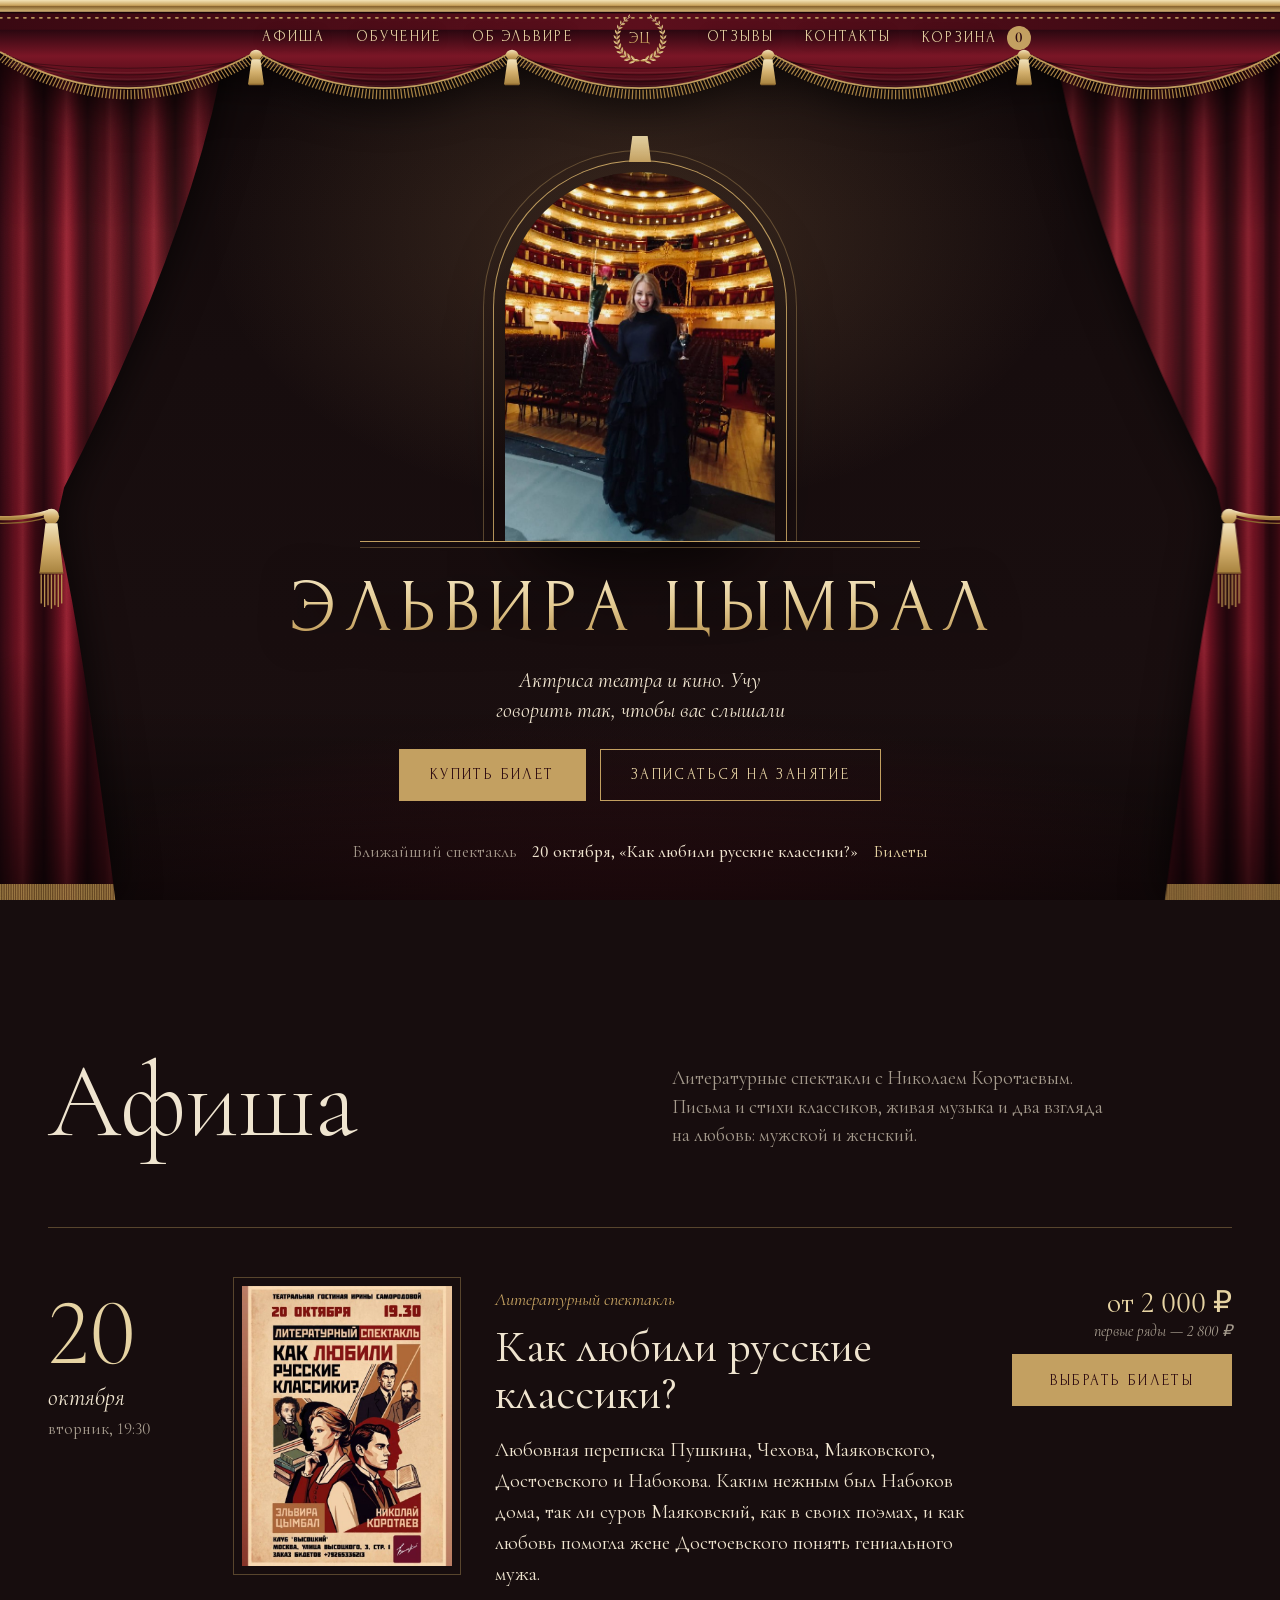
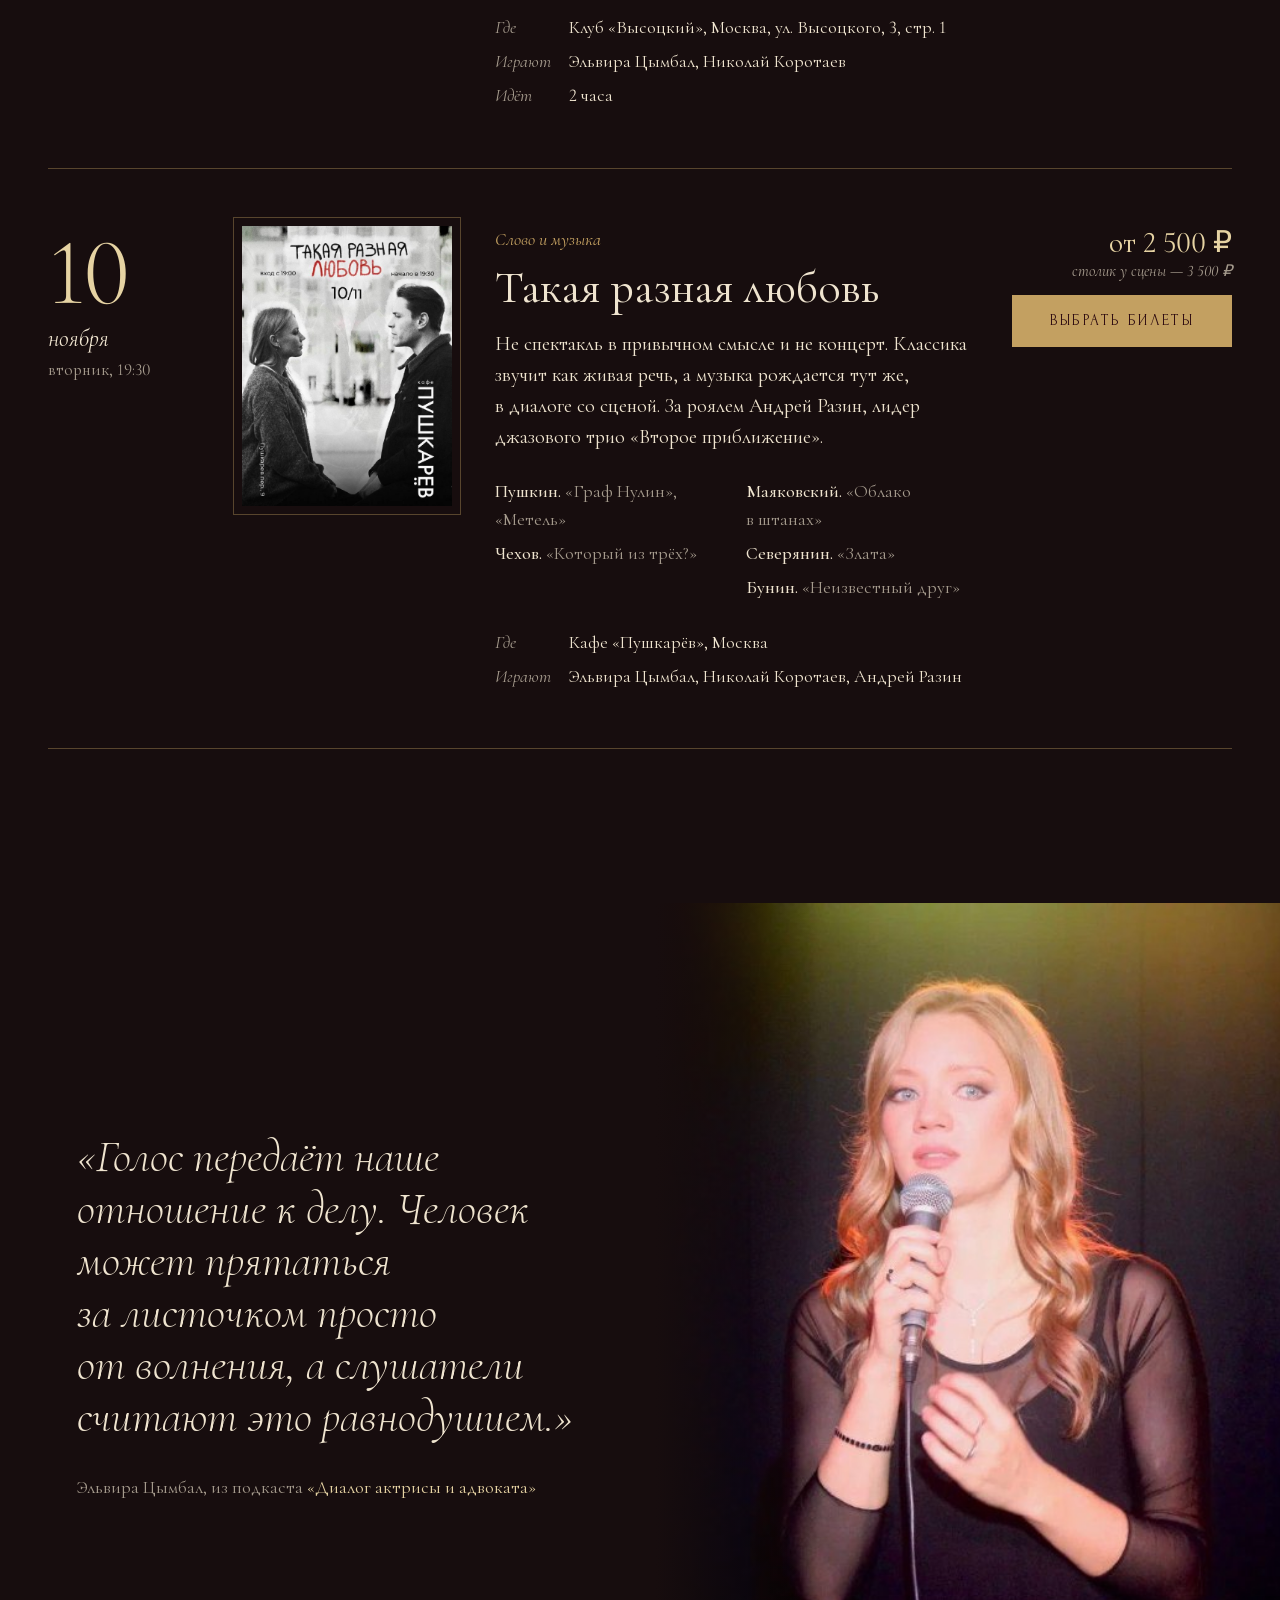
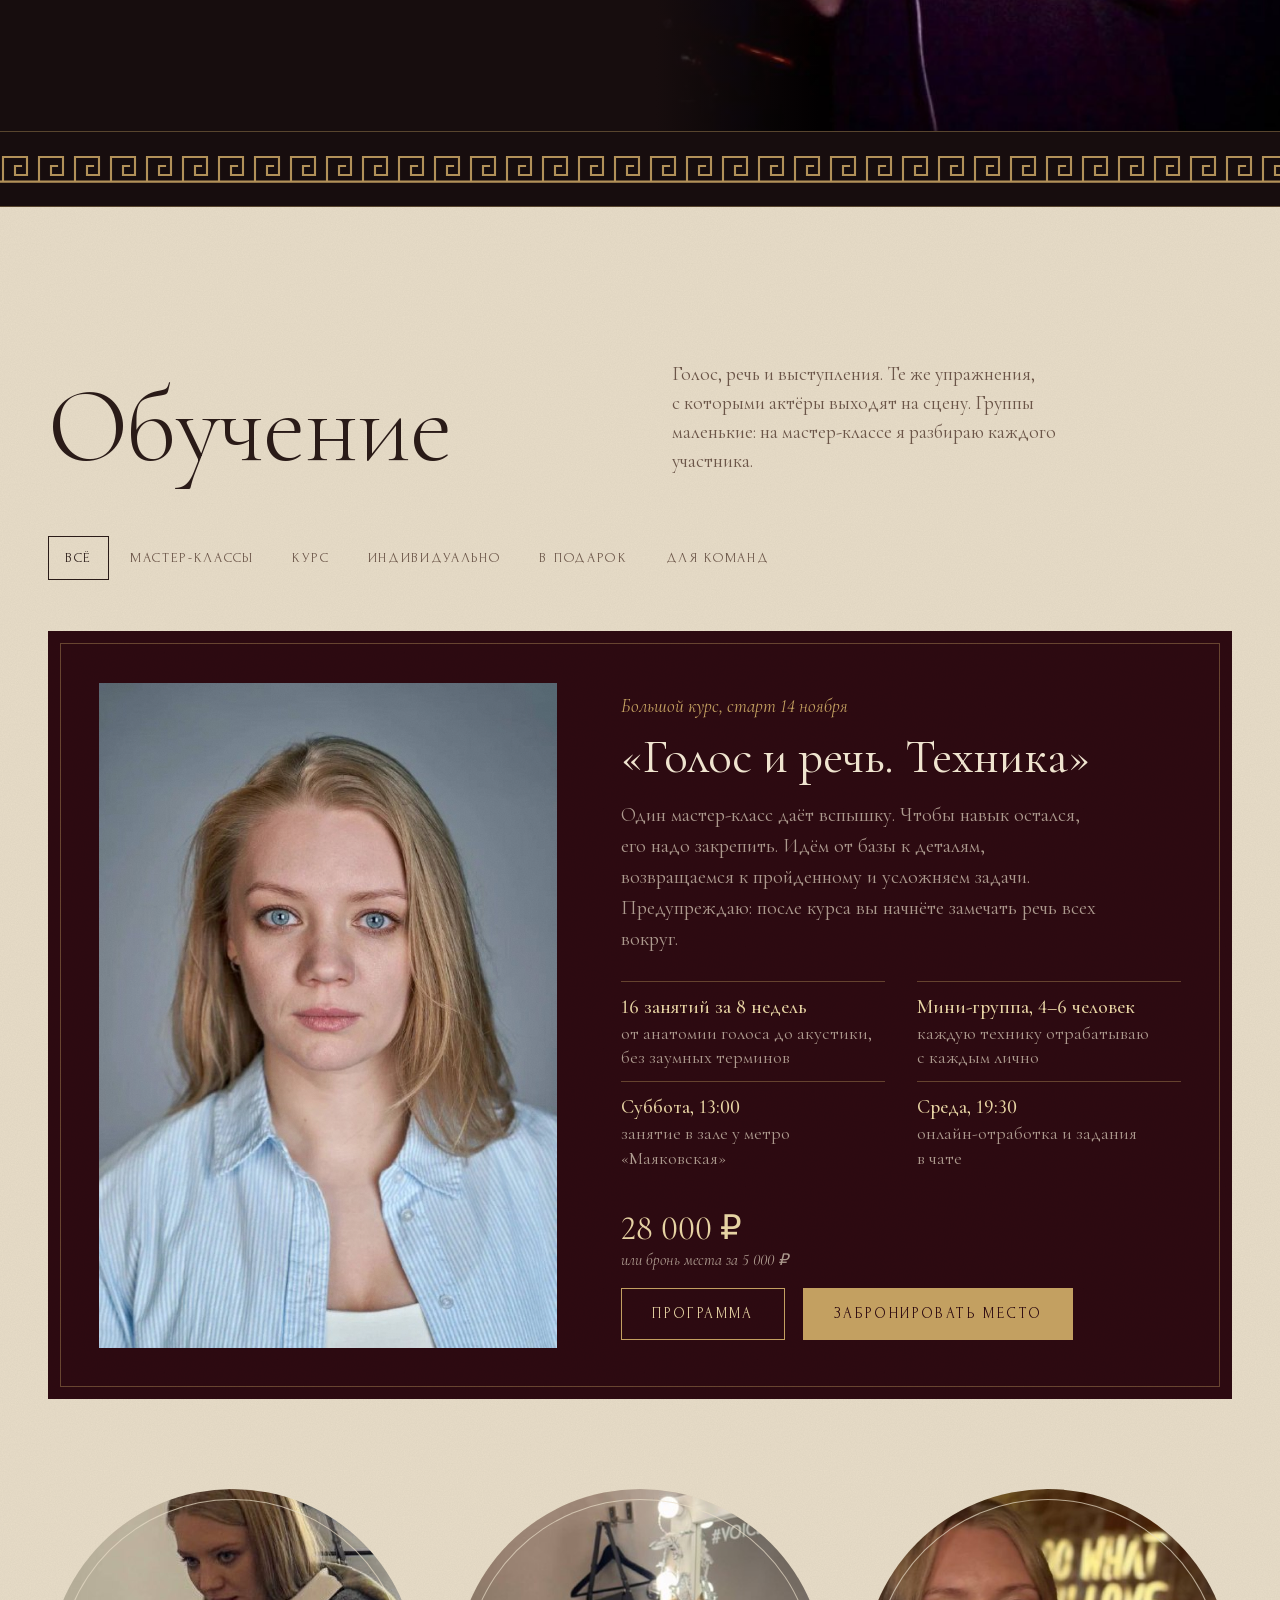
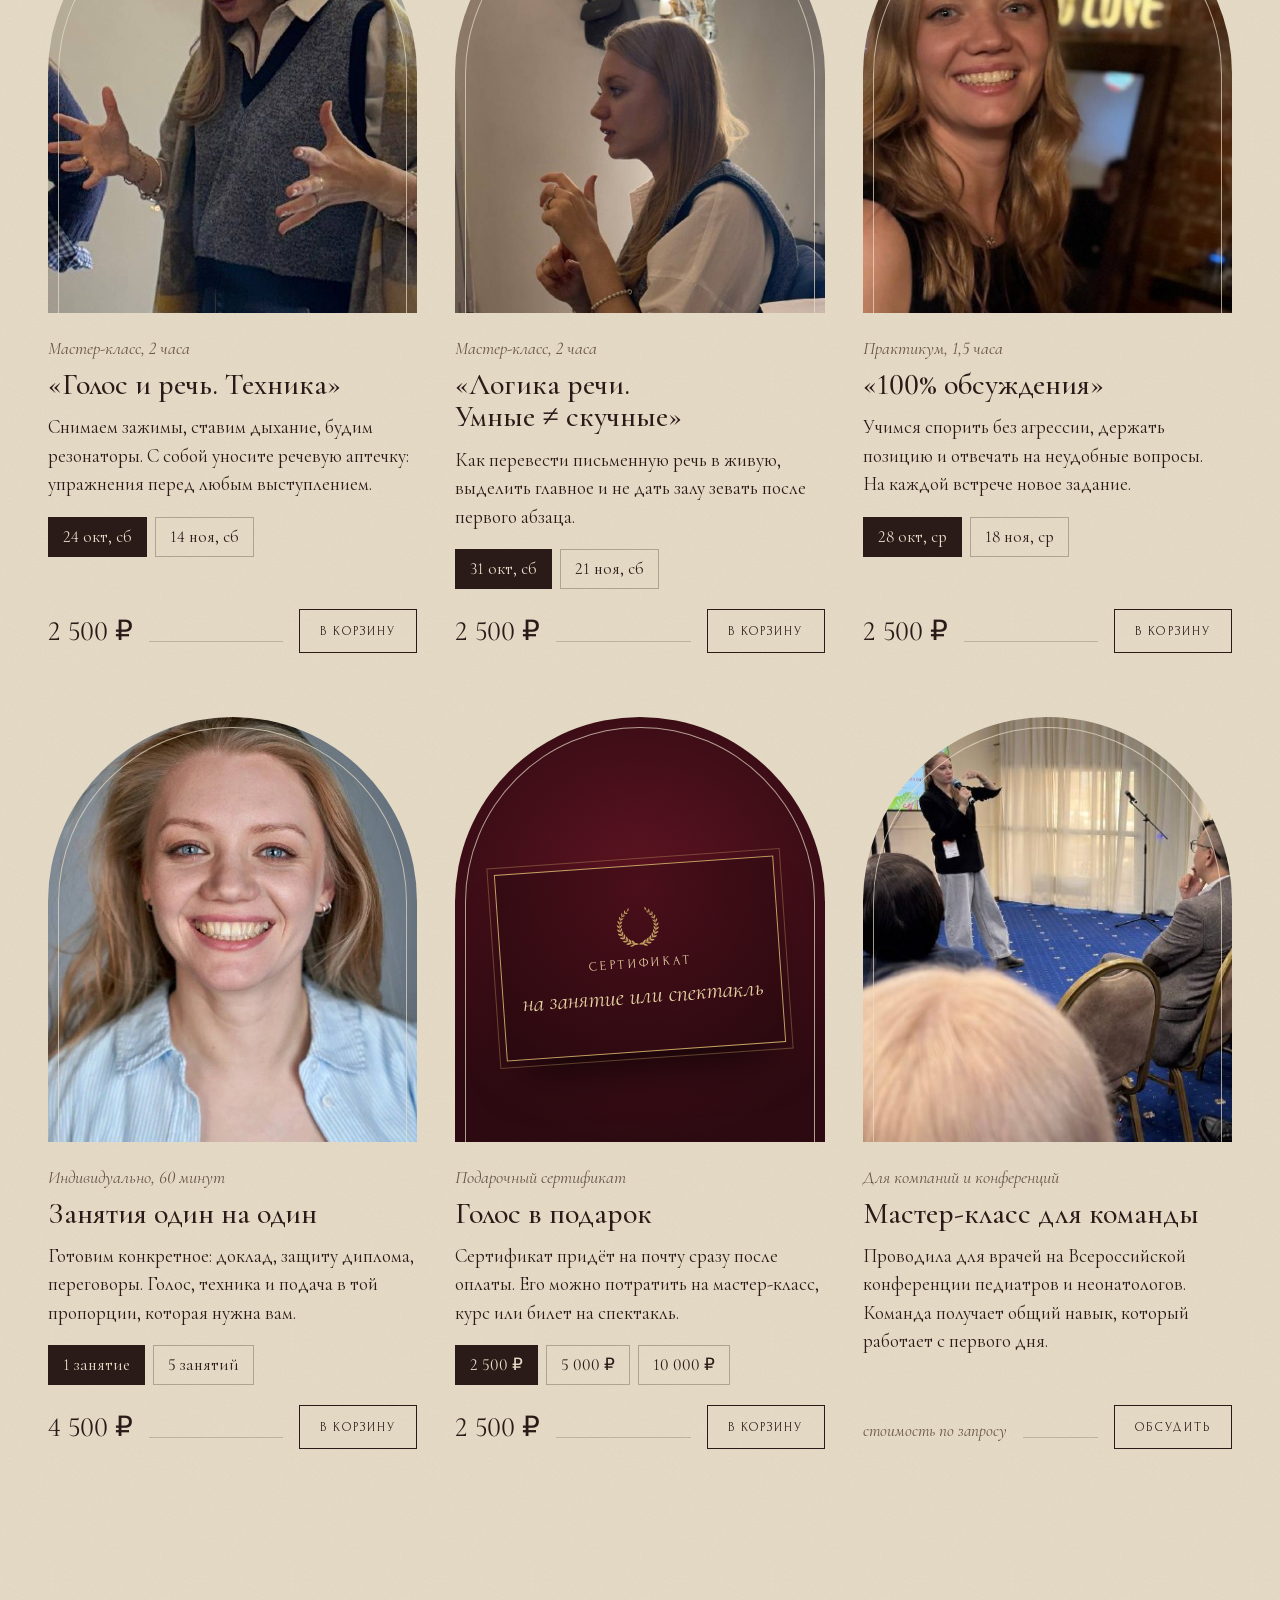
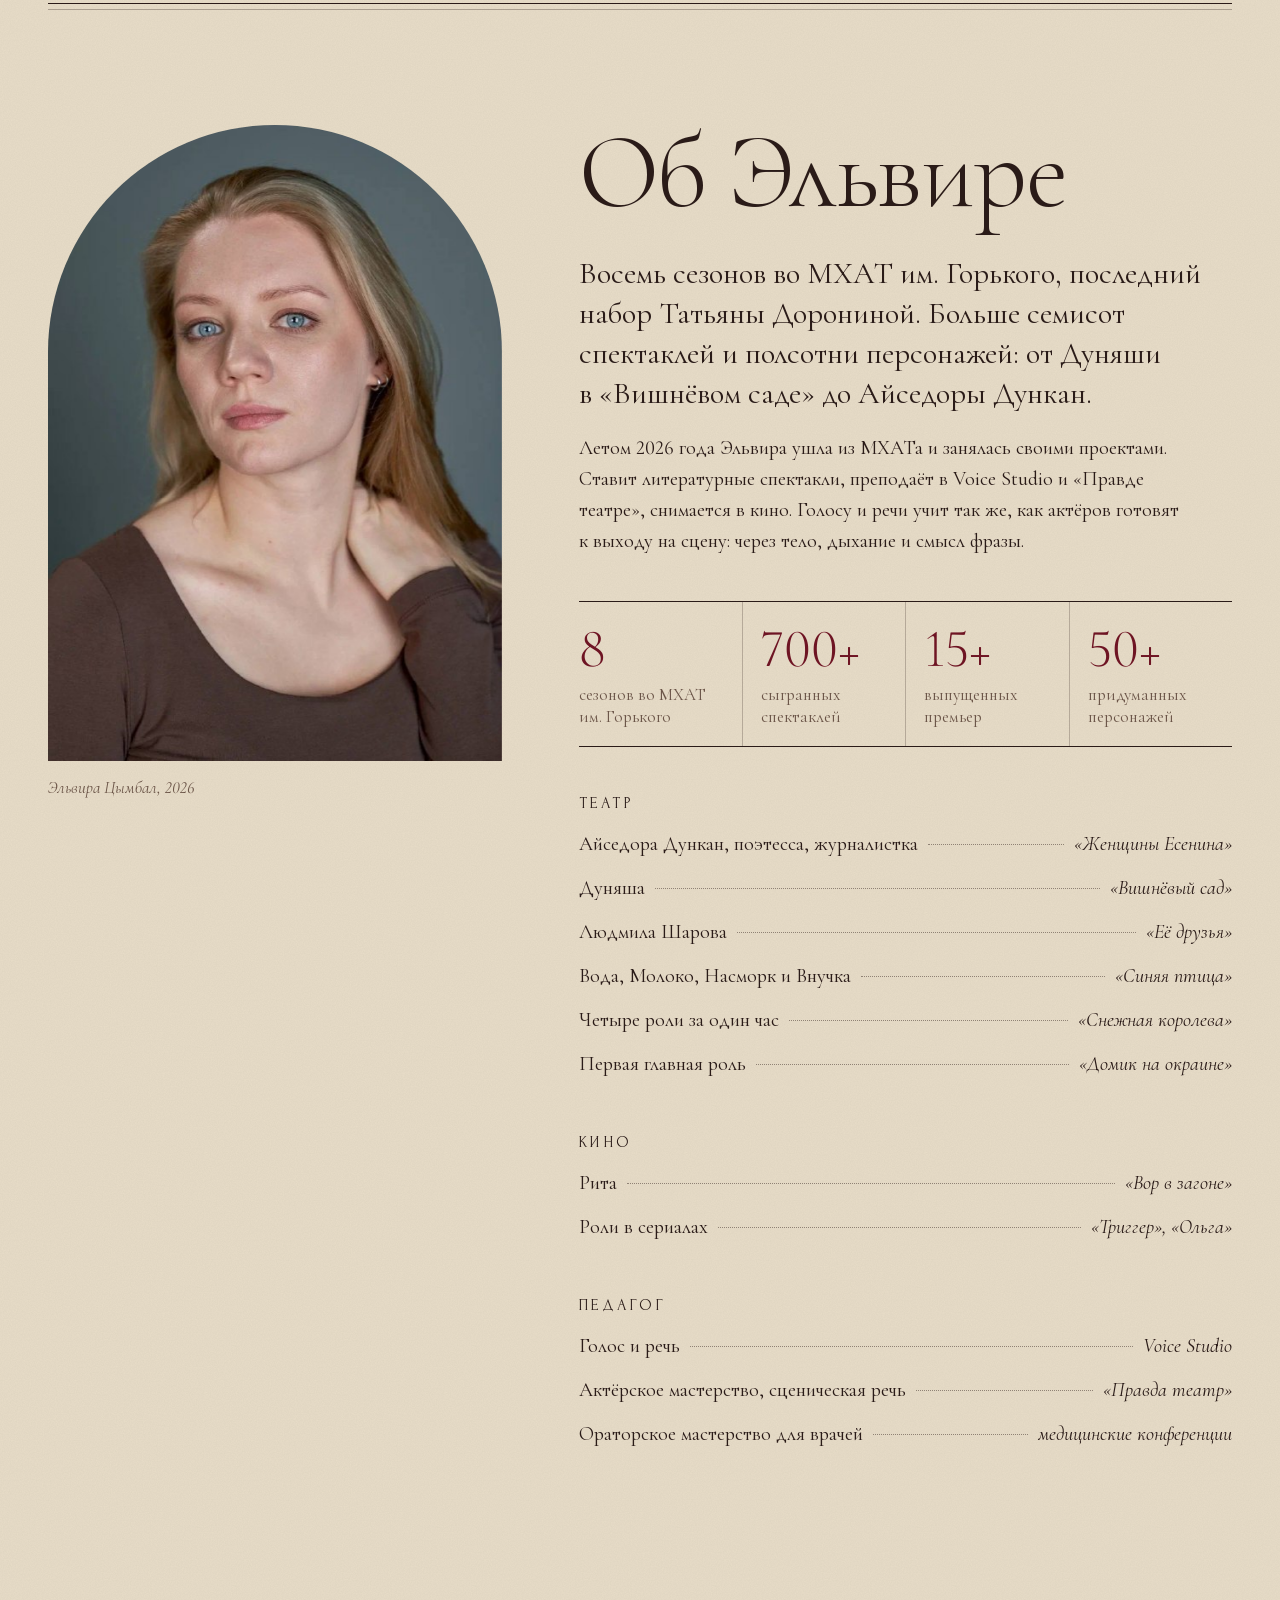
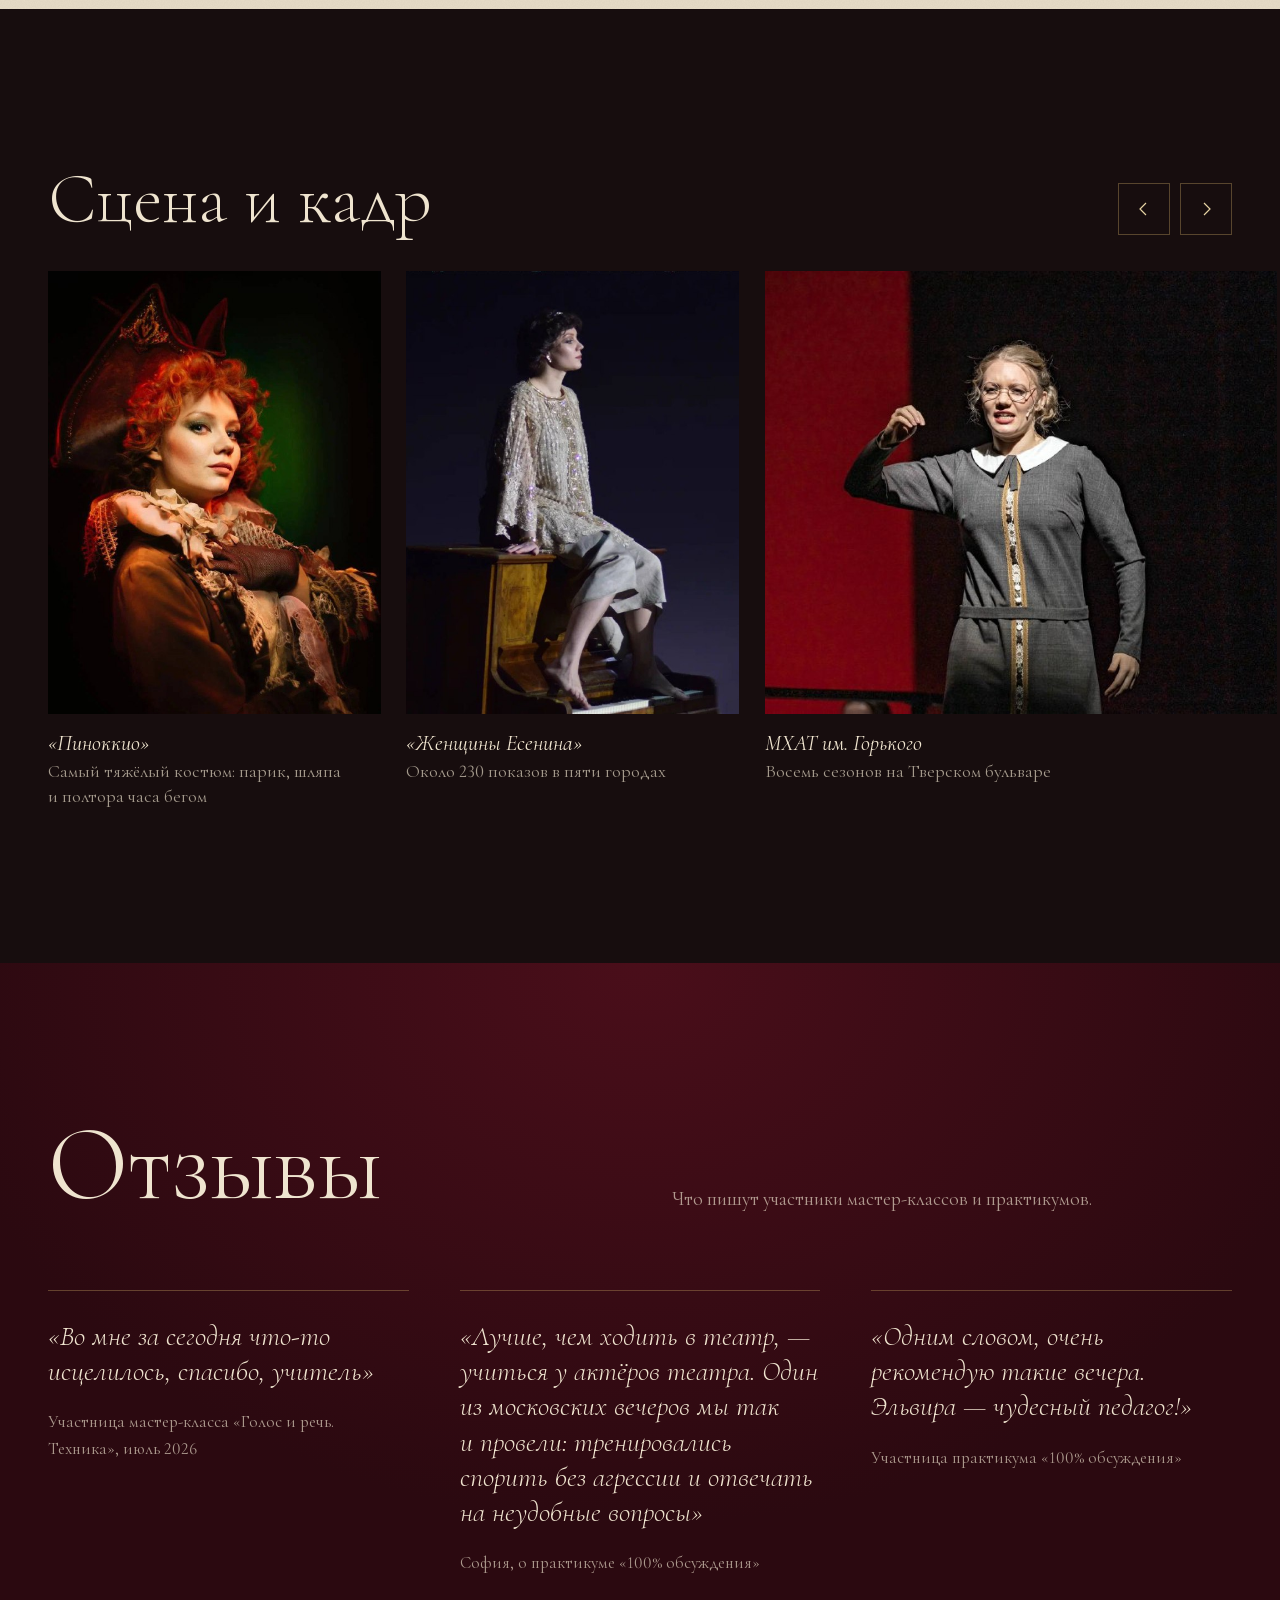
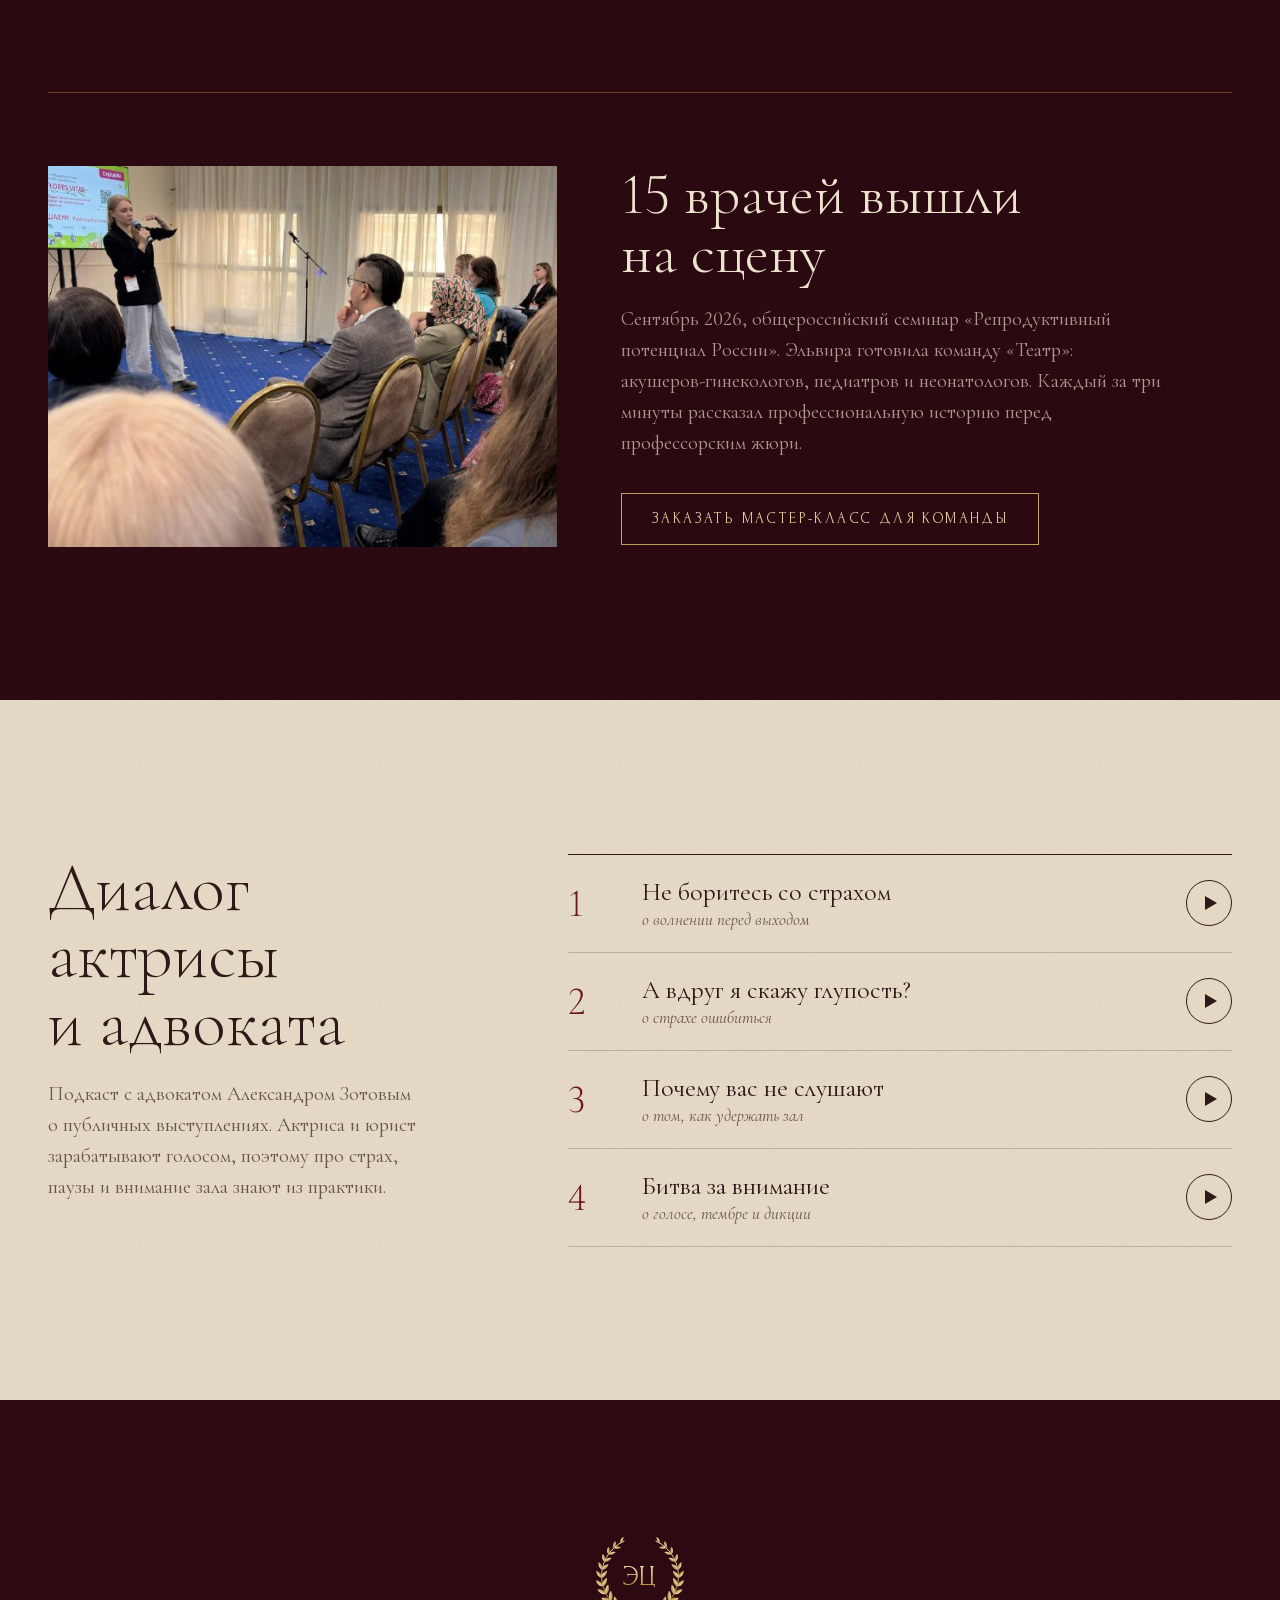
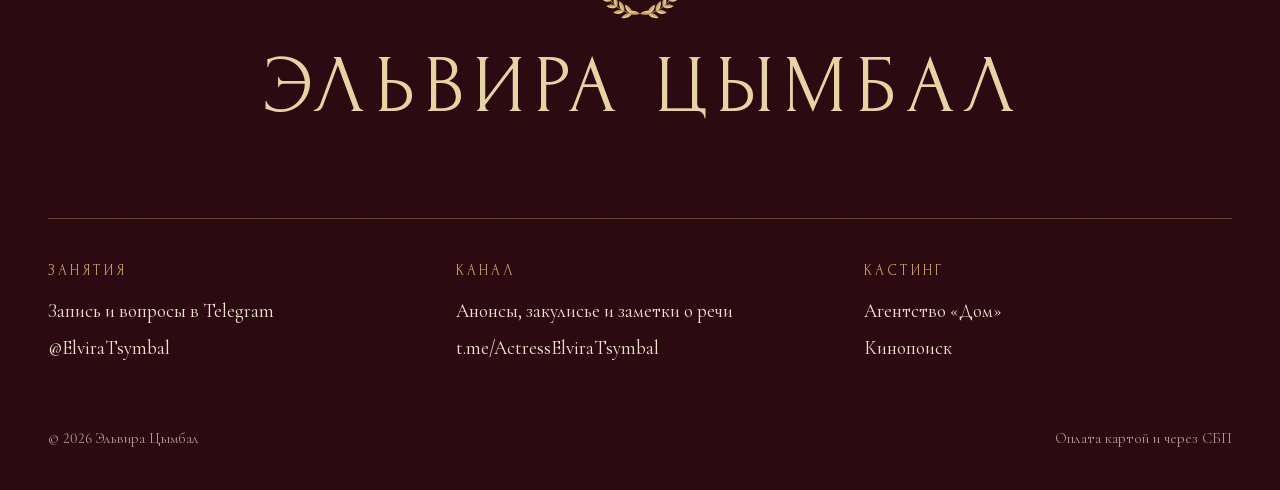
==== commit 30e864f5: "Главная — адаптивный бархатный занавес; на телефоне без параллакса штор, фото курса целиком Co-Autho" ====
--- a/v3.html
+++ b/v3.html
@@ -639,6 +639,10 @@
 .sec--velvet .swipe-bar span{background:var(--gold)}
 @keyframes barGrow{from{transform:scaleX(.3)}to{transform:scaleX(1)}}
 
+@media (max-width:720px), (hover:none) and (pointer:coarse){
+  .drape{filter:none}
+  .drape__clip{will-change:clip-path}
+}
 @media (max-width:720px){
   .m-only{display:block}
   .d-only{display:none !important}
@@ -679,8 +683,8 @@
   .filter{flex:none;padding:0 12px;font-size:13px}
   .course{padding:18px;gap:16px;margin-bottom:44px}
   .course::before{inset:8px}
-  .course__img{min-height:0;height:190px}
-  .course__img img{object-position:50% 18%}
+  .course__img{min-height:0;height:auto;aspect-ratio:4/3}
+  .course__img img{object-position:50% 28%}
   .course__kind{font-size:16px;margin-bottom:6px}
   .course__title{font-size:31px}
   .course__lead{font-size:16px;margin-top:10px;display:-webkit-box;-webkit-line-clamp:3;-webkit-box-orient:vertical;overflow:hidden}
@@ -1368,10 +1372,14 @@
     gsap.registerPlugin(ScrollTrigger);
     ScrollTrigger.create({ start: 0, end: 'max', onUpdate: s => head.classList.toggle('is-solid', s.scroll() > innerHeight * .6) });
     const sc = () => ({ trigger: '.stage', start: 'top top', end: 'bottom top', scrub: true });
-    gsap.to('.drape--l', { xPercent: -45, ease: 'none', scrollTrigger: sc() });
-    gsap.to('.drape--r', { xPercent: 45, ease: 'none', scrollTrigger: sc() });
-    gsap.to('.valance', { yPercent: -70, ease: 'none', scrollTrigger: sc() });
-    gsap.to('.stage__inner', { yPercent: 12, opacity: .25, ease: 'none', scrollTrigger: sc() });
+    /* параллакс занавеса только на компьютере: на телефоне он дёргается вместе с адресной строкой */
+    ScrollTrigger.config({ ignoreMobileResize: true });
+    gsap.matchMedia().add('(min-width: 721px) and (hover: hover)', () => {
+      gsap.to('.drape--l', { xPercent: -45, ease: 'none', scrollTrigger: sc() });
+      gsap.to('.drape--r', { xPercent: 45, ease: 'none', scrollTrigger: sc() });
+      gsap.to('.valance', { yPercent: -70, ease: 'none', scrollTrigger: sc() });
+      gsap.to('.stage__inner', { yPercent: 12, opacity: .25, ease: 'none', scrollTrigger: sc() });
+    });
 
     ScrollTrigger.batch('.rv', {
       start: 'top 88%', once: true,
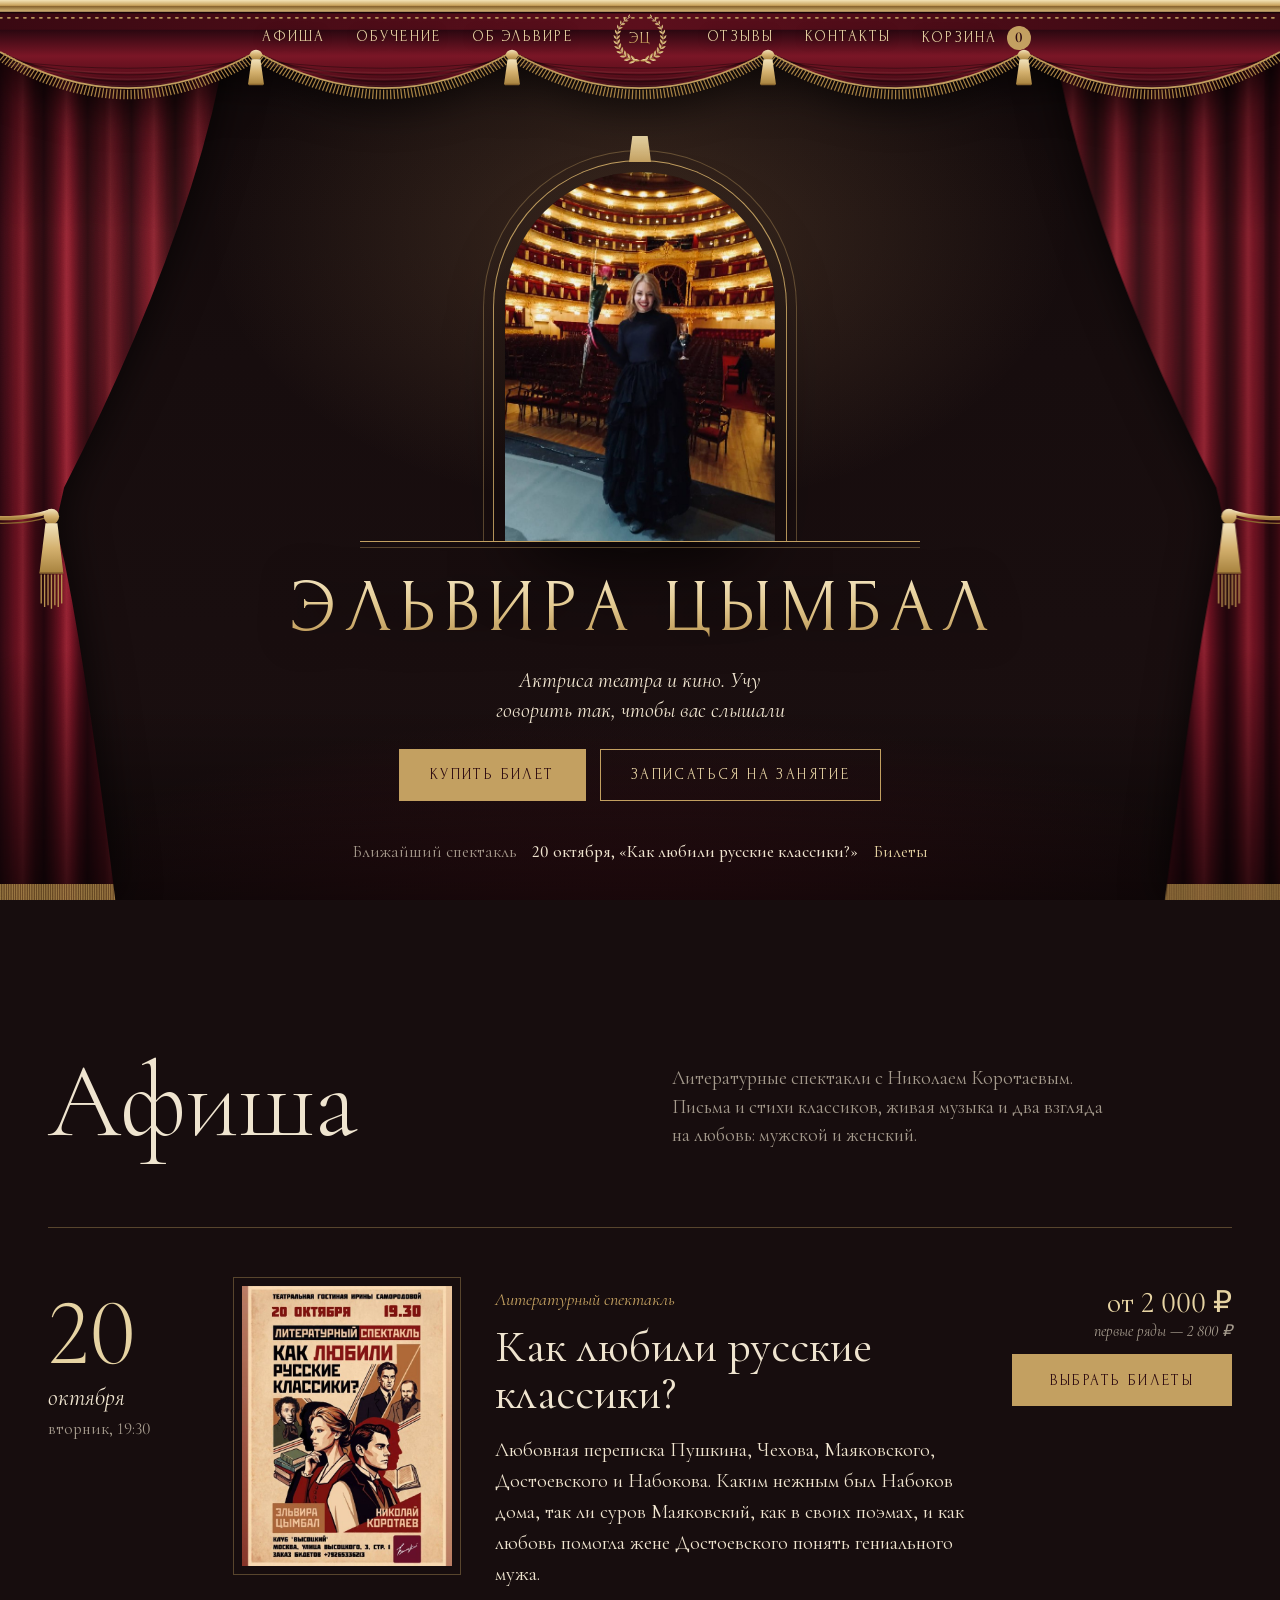
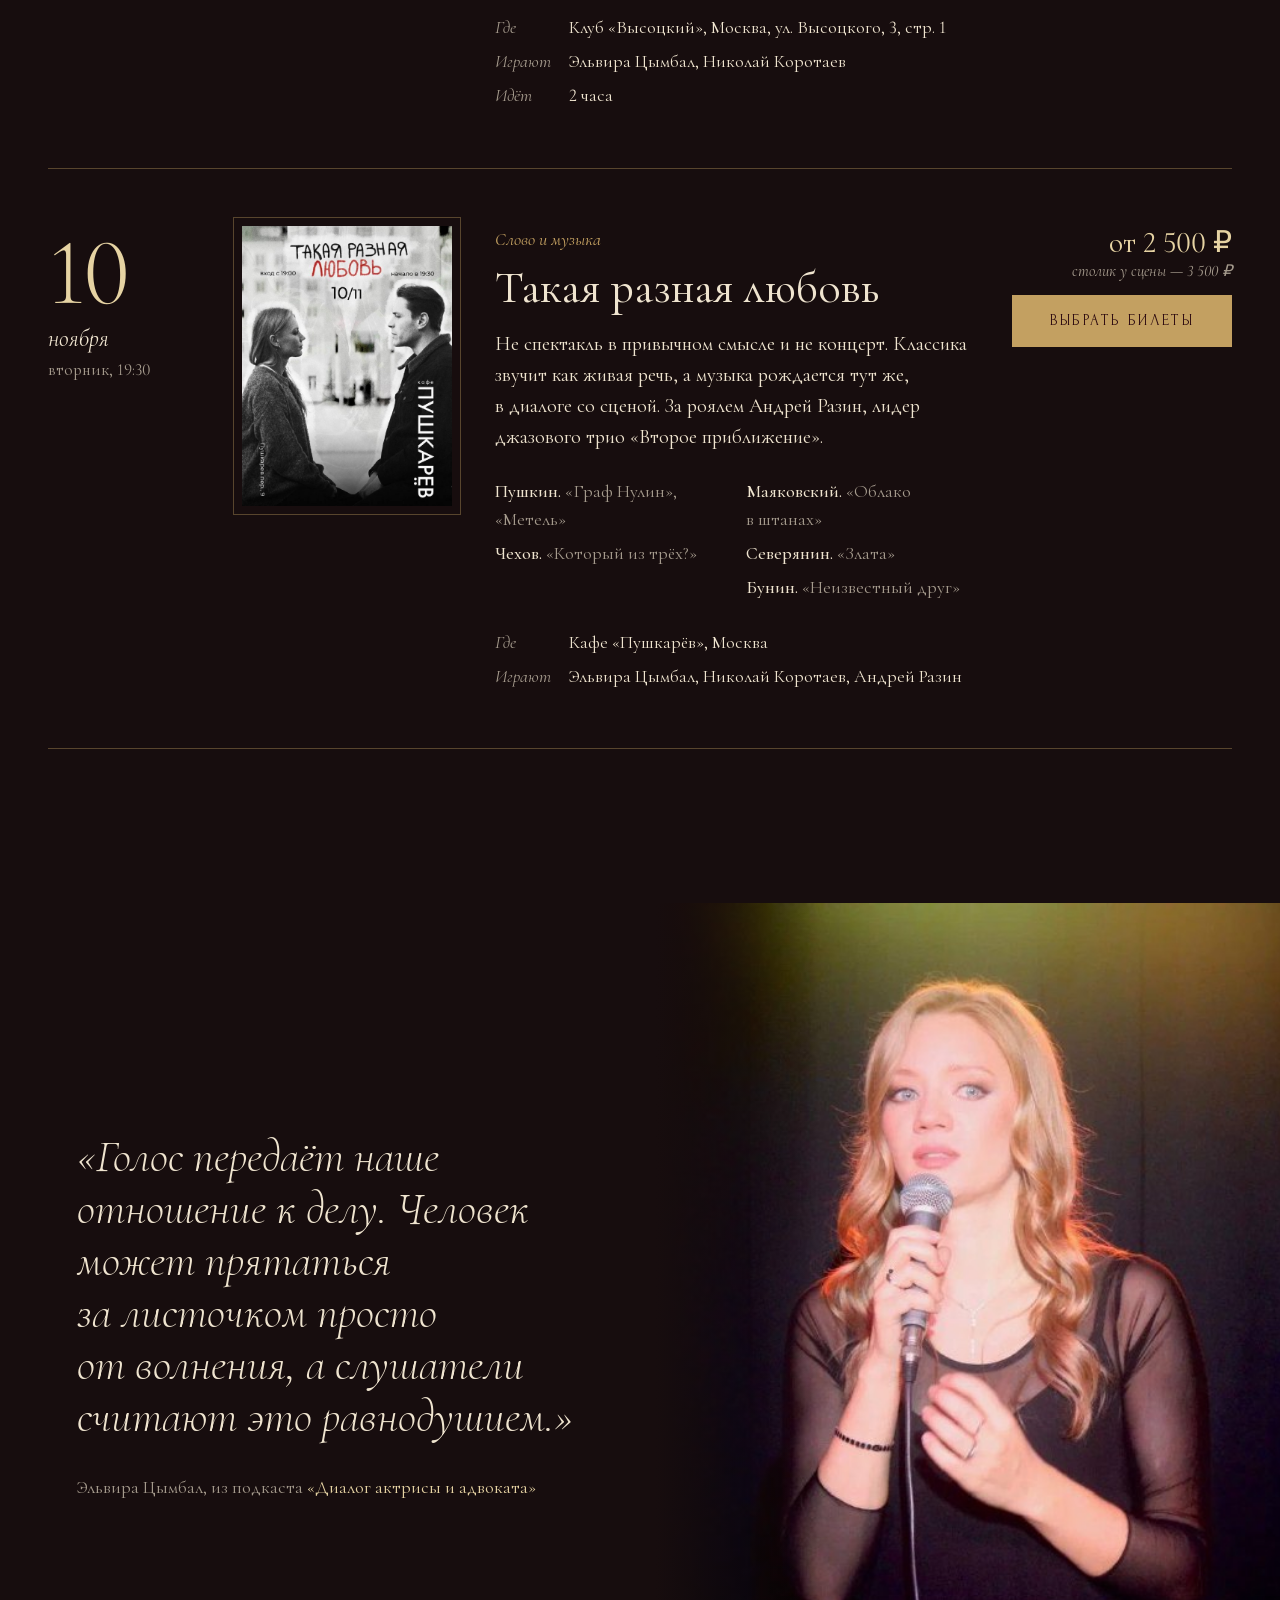
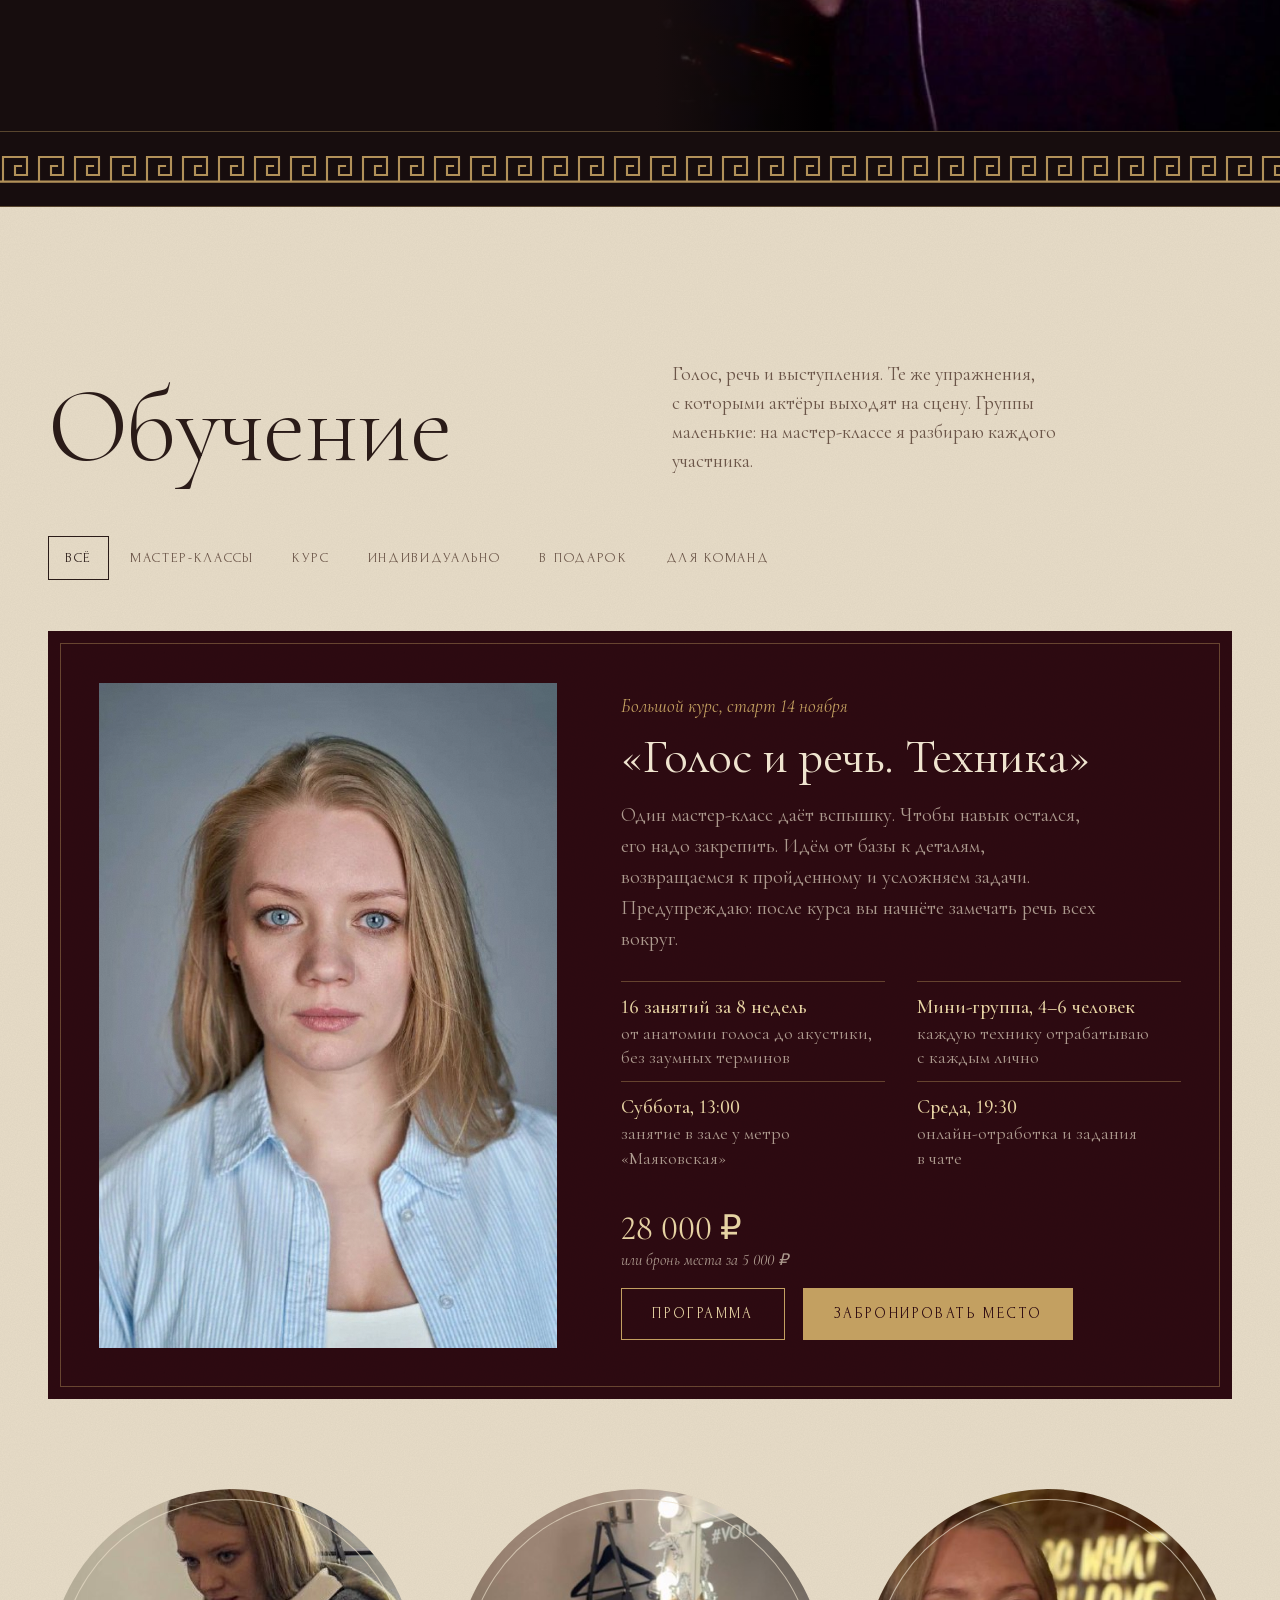
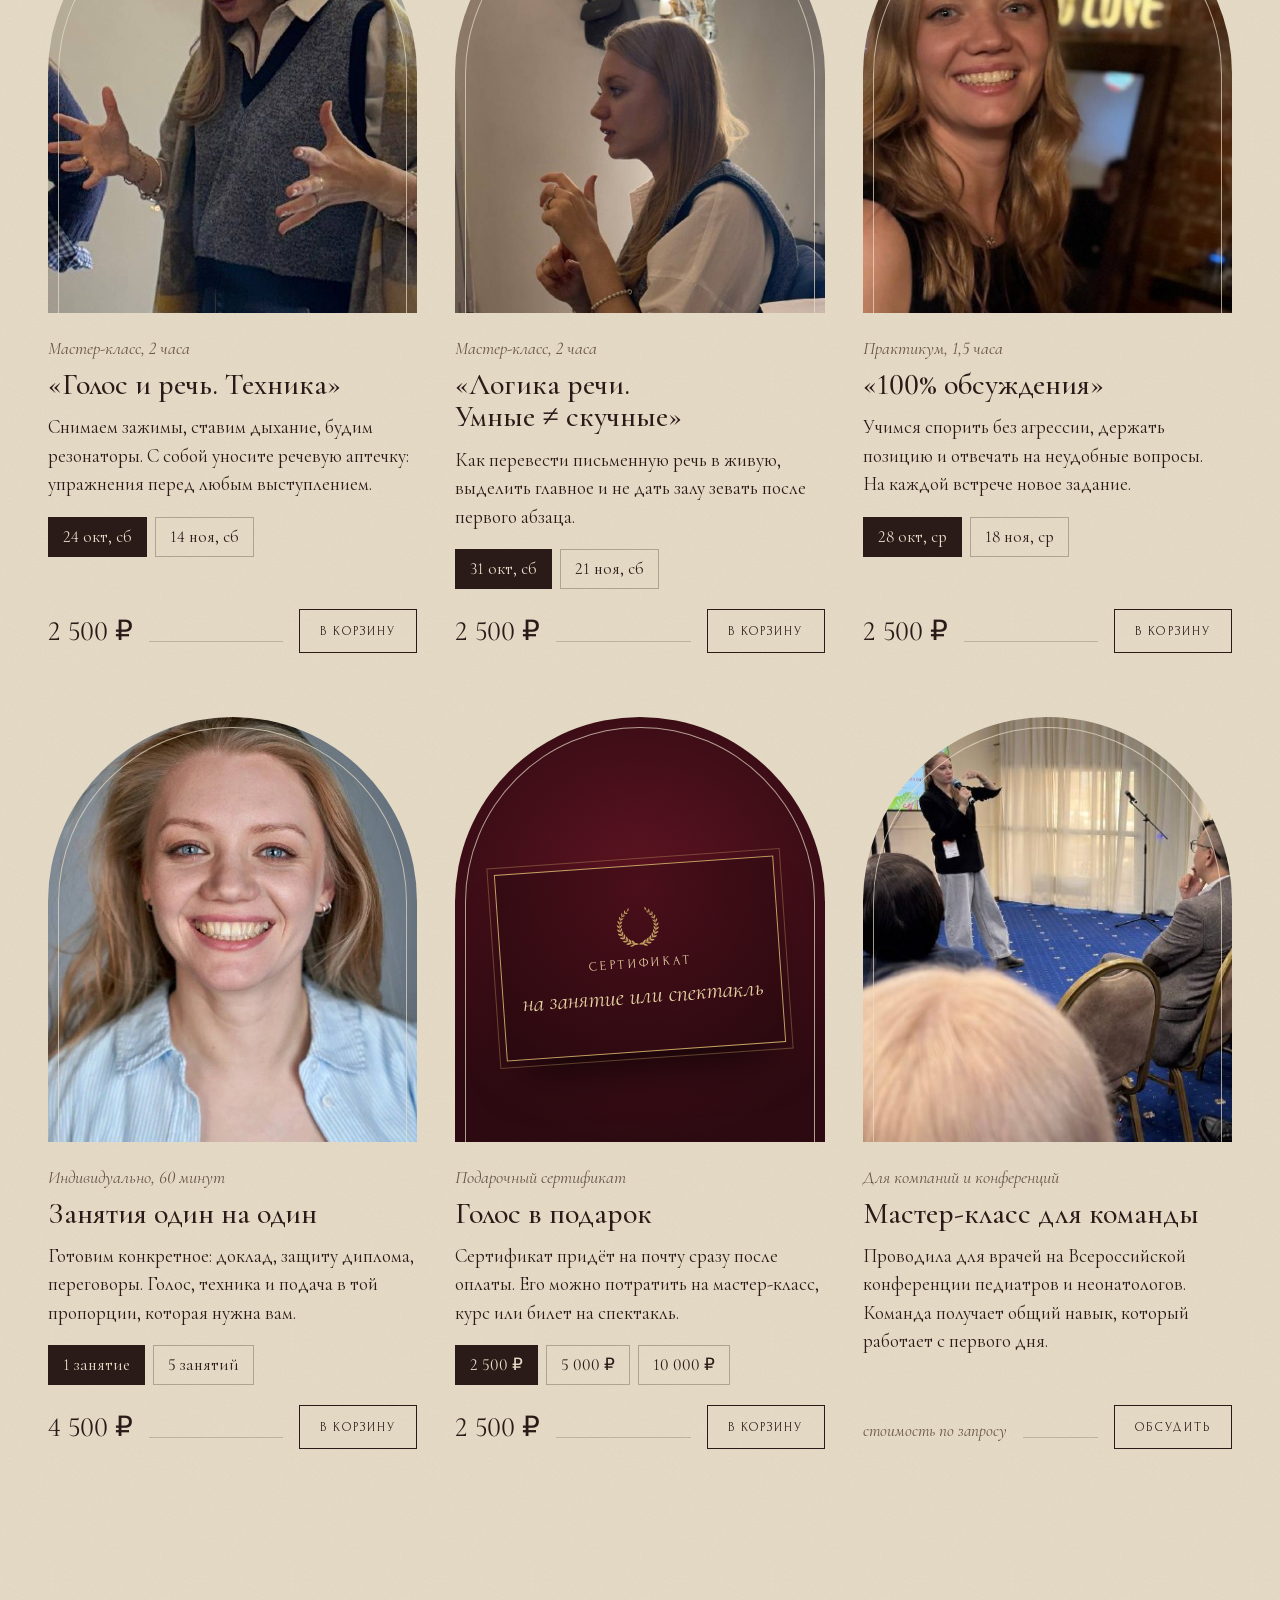
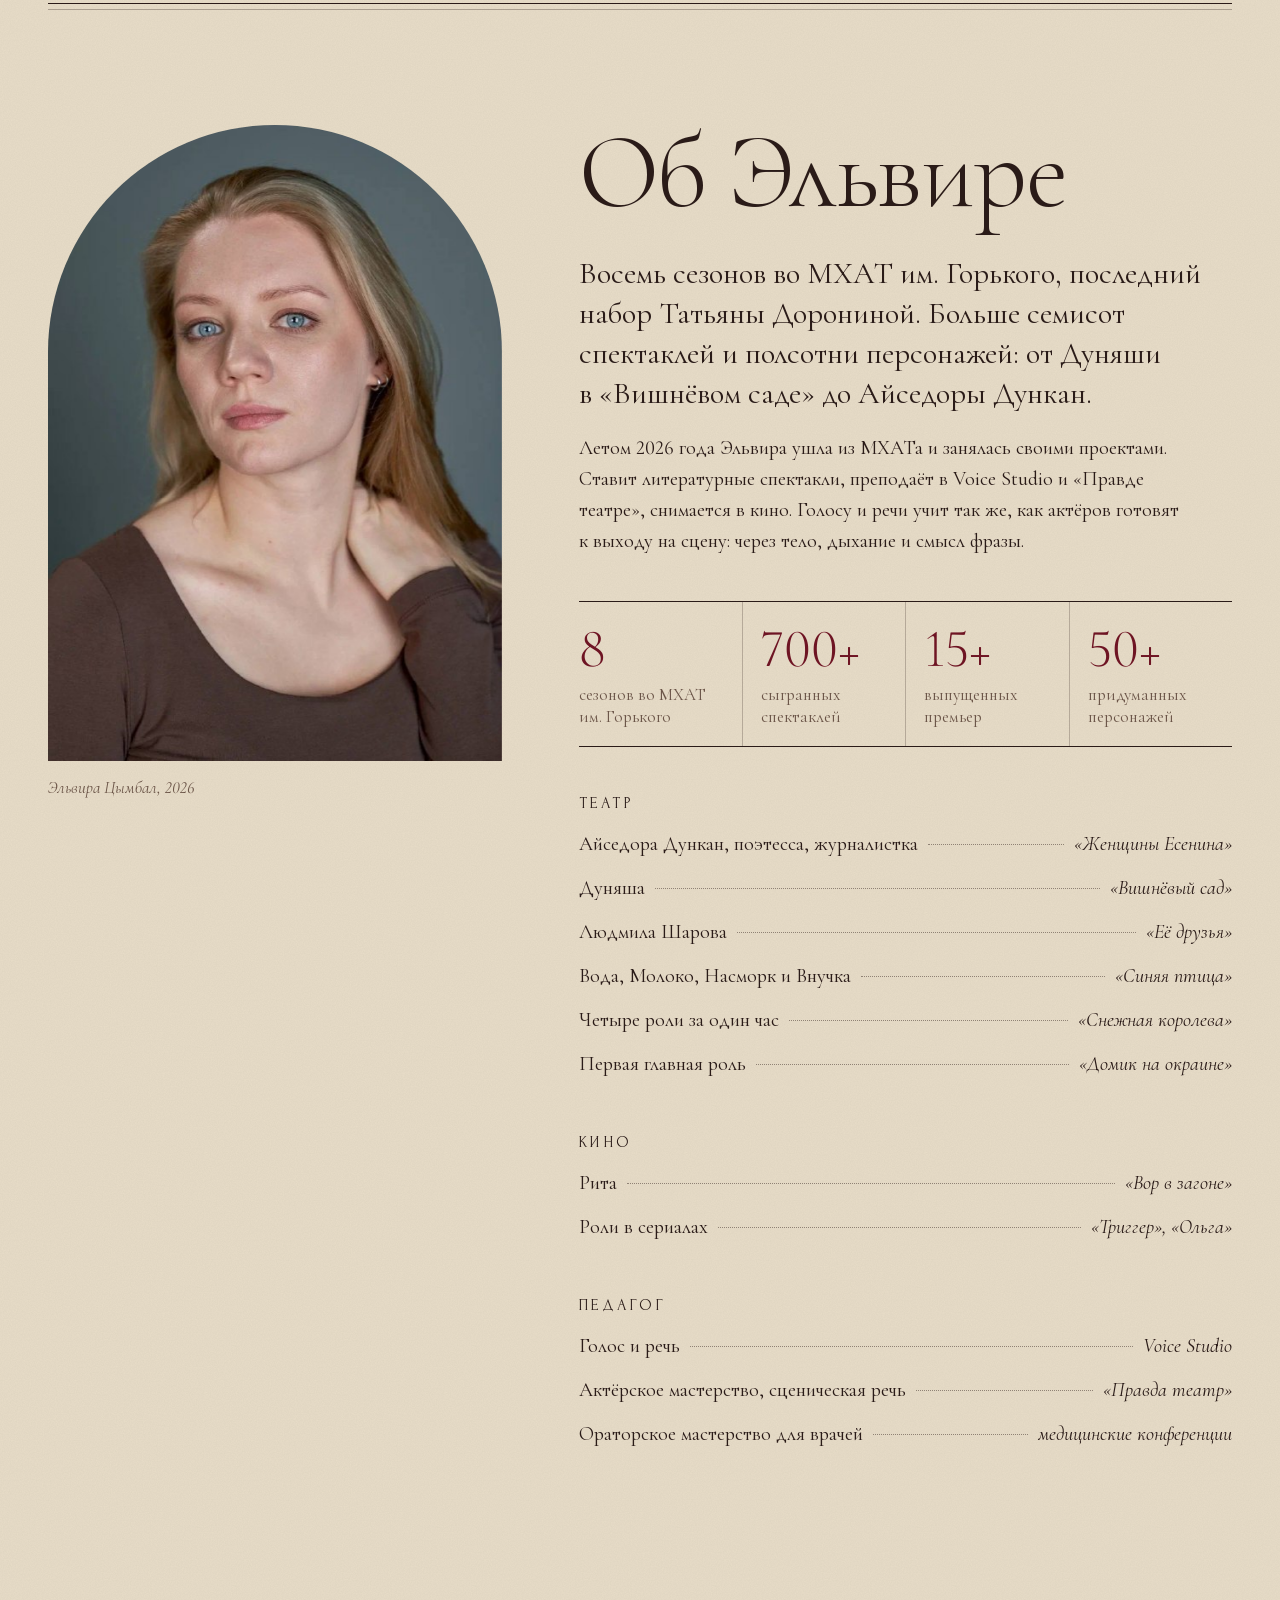
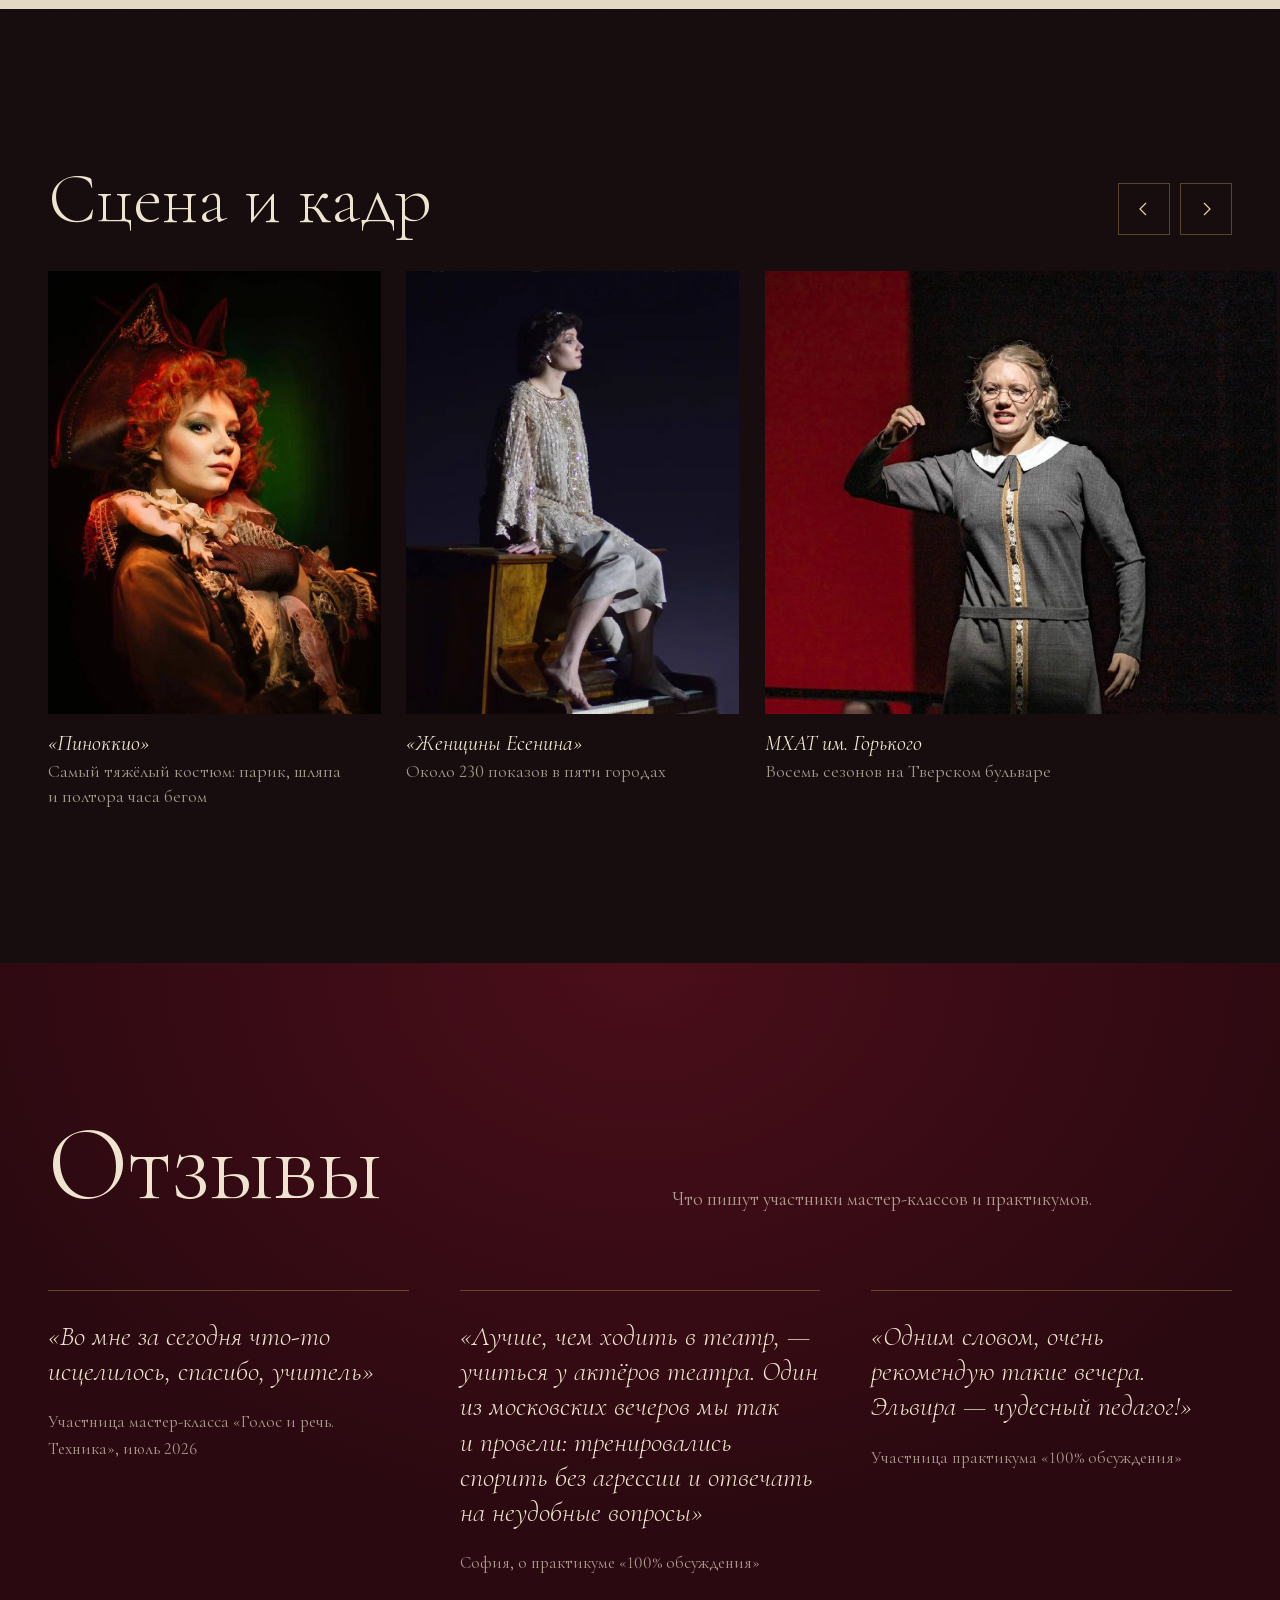
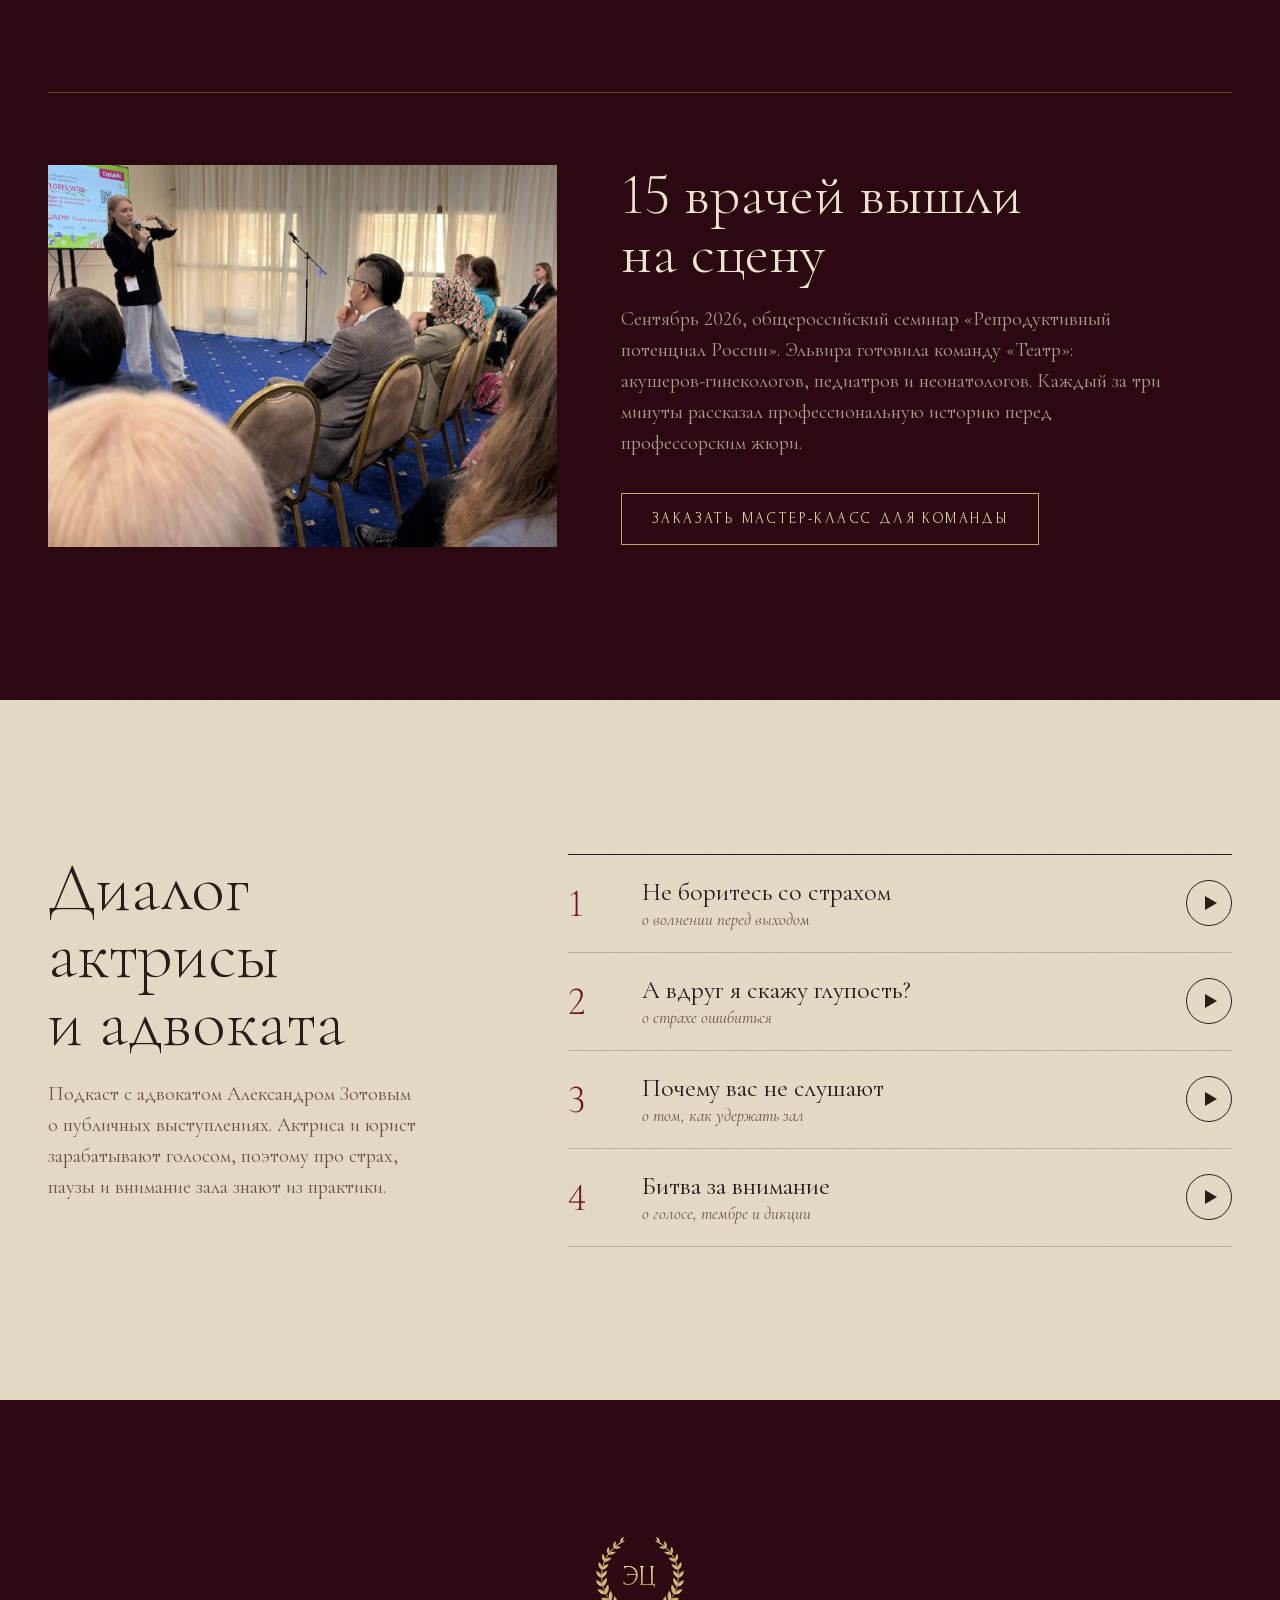
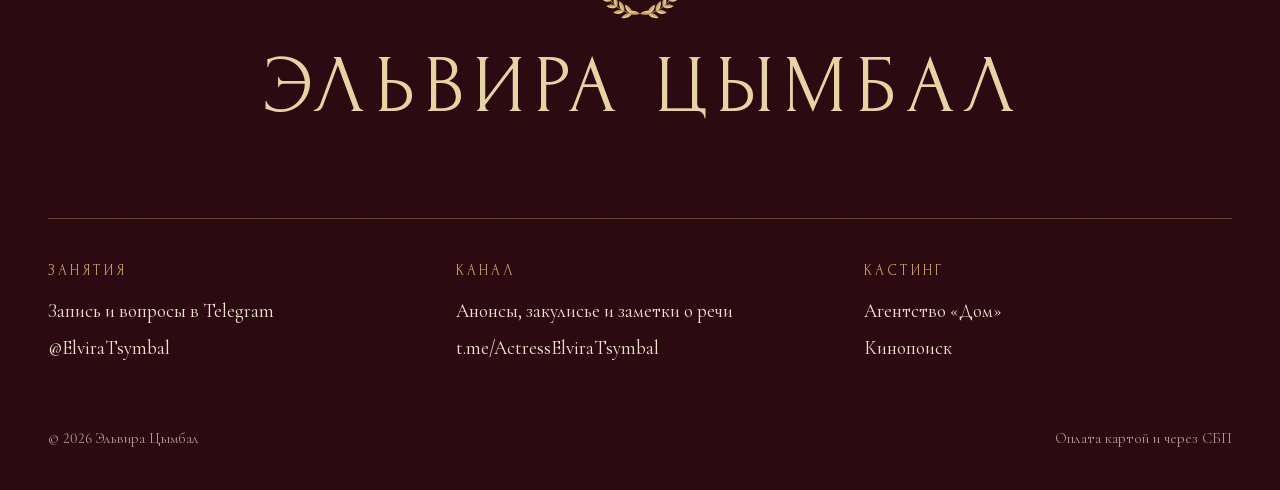
==== commit 5be592e4: "Телефон: фото курса целиком, автоповтор загрузки картинок на слабой связи Co-Authored-By: Claude Opu" ====
--- a/v3.html
+++ b/v3.html
@@ -683,8 +683,8 @@
   .filter{flex:none;padding:0 12px;font-size:13px}
   .course{padding:18px;gap:16px;margin-bottom:44px}
   .course::before{inset:8px}
-  .course__img{min-height:0;height:auto;aspect-ratio:4/3}
-  .course__img img{object-position:50% 28%}
+  .course__img{min-height:0;height:auto;aspect-ratio:4/5}
+  .course__img img{object-position:50% 22%}
   .course__kind{font-size:16px;margin-bottom:6px}
   .course__title{font-size:31px}
   .course__lead{font-size:16px;margin-top:10px;display:-webkit-box;-webkit-line-clamp:3;-webkit-box-orient:vertical;overflow:hidden}
@@ -1349,6 +1349,17 @@
     e.preventDefault(); closeMenu(); closeAll(); goTo(el);
   });
 
+  /* ---------- картинка не догрузилась на слабой связи: пробуем ещё раз ---------- */
+  const retryImg = img => {
+    const n = +(img.dataset.retry || 0); if (n >= 4 || !/^https?:/.test(img.src)) return;
+    img.dataset.retry = n + 1;
+    setTimeout(() => { img.src = img.src.split('?')[0] + '?r=' + (n + 1); }, [1500, 3000, 6000, 10000][n]);
+  };
+  $$('img').forEach(img => {
+    img.addEventListener('error', () => retryImg(img));
+    if (img.complete && img.naturalWidth === 0 && img.getAttribute('src')) retryImg(img);
+  });
+
   /* ---------- вступление идёт на CSS; скрипт лишь ускоряет его при первом действии ---------- */
   const head = $('#masthead');
   const skip = () => document.documentElement.classList.add('skip-intro');
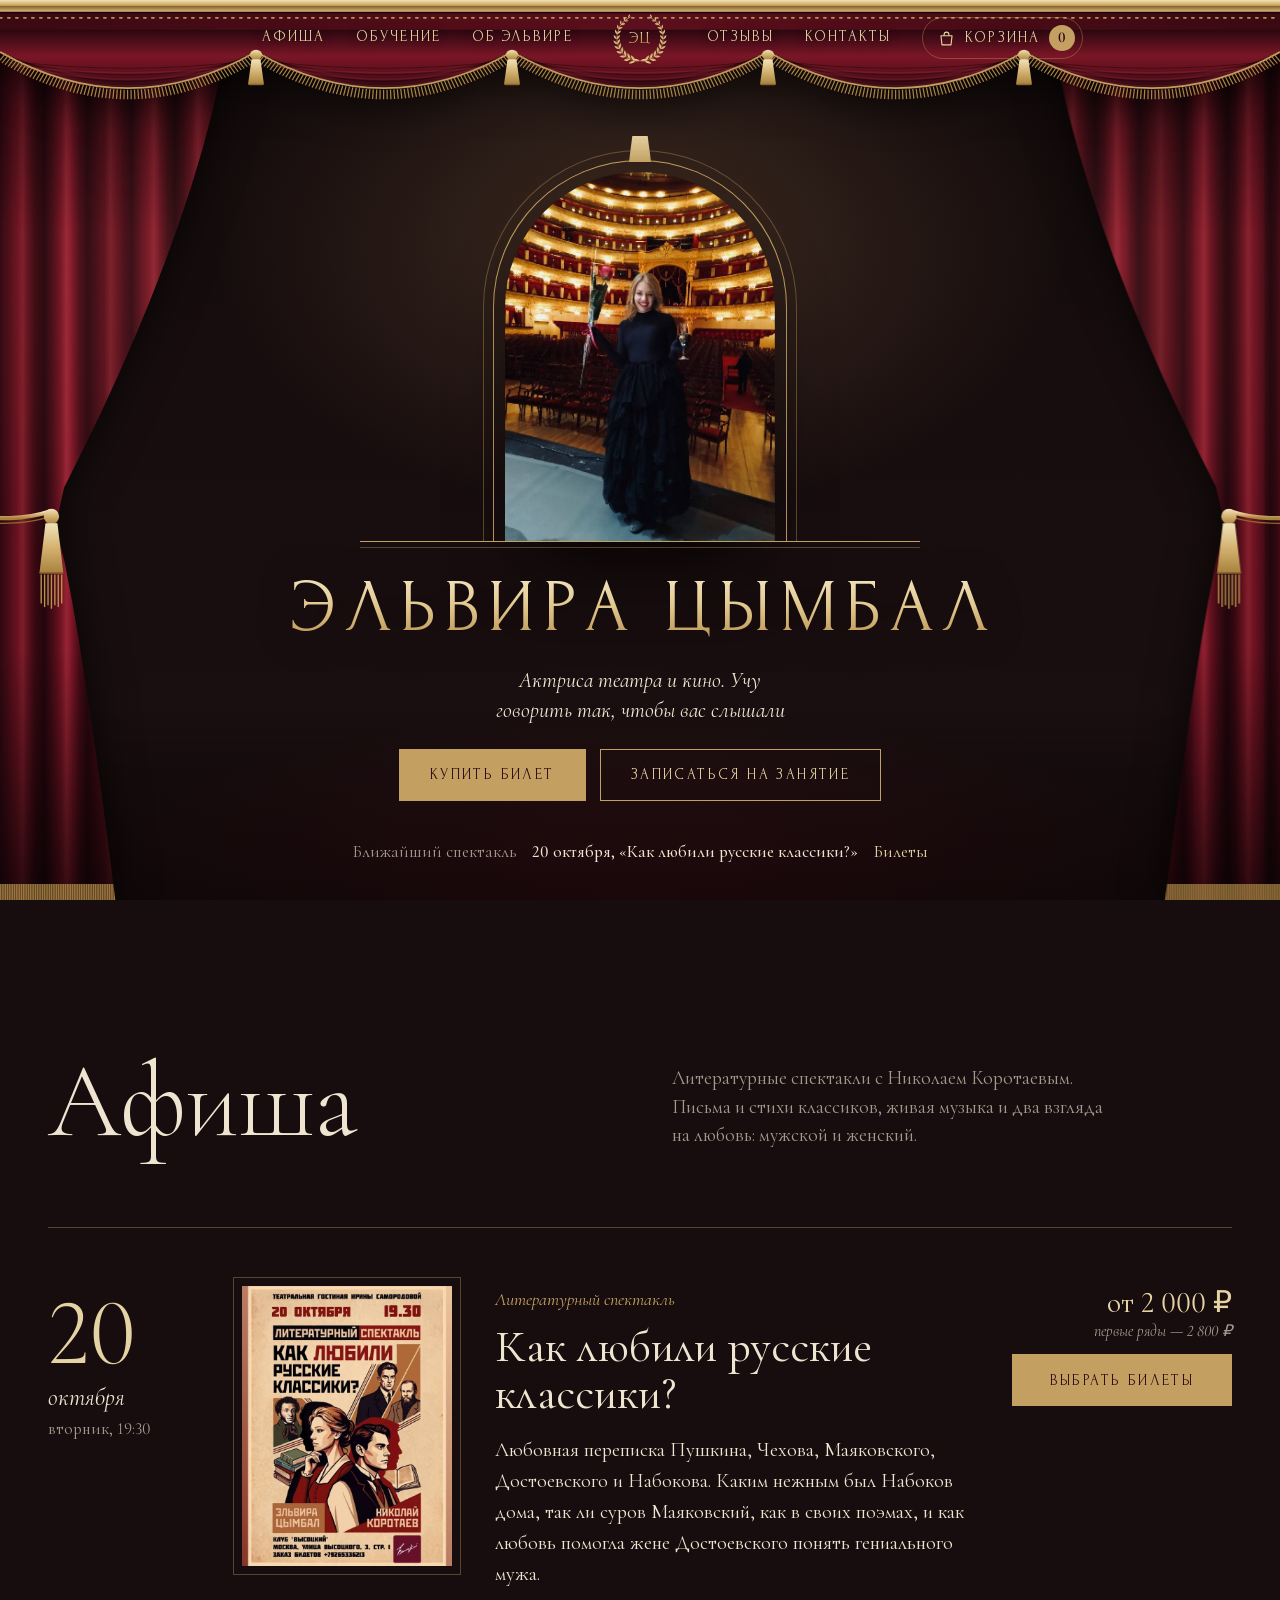
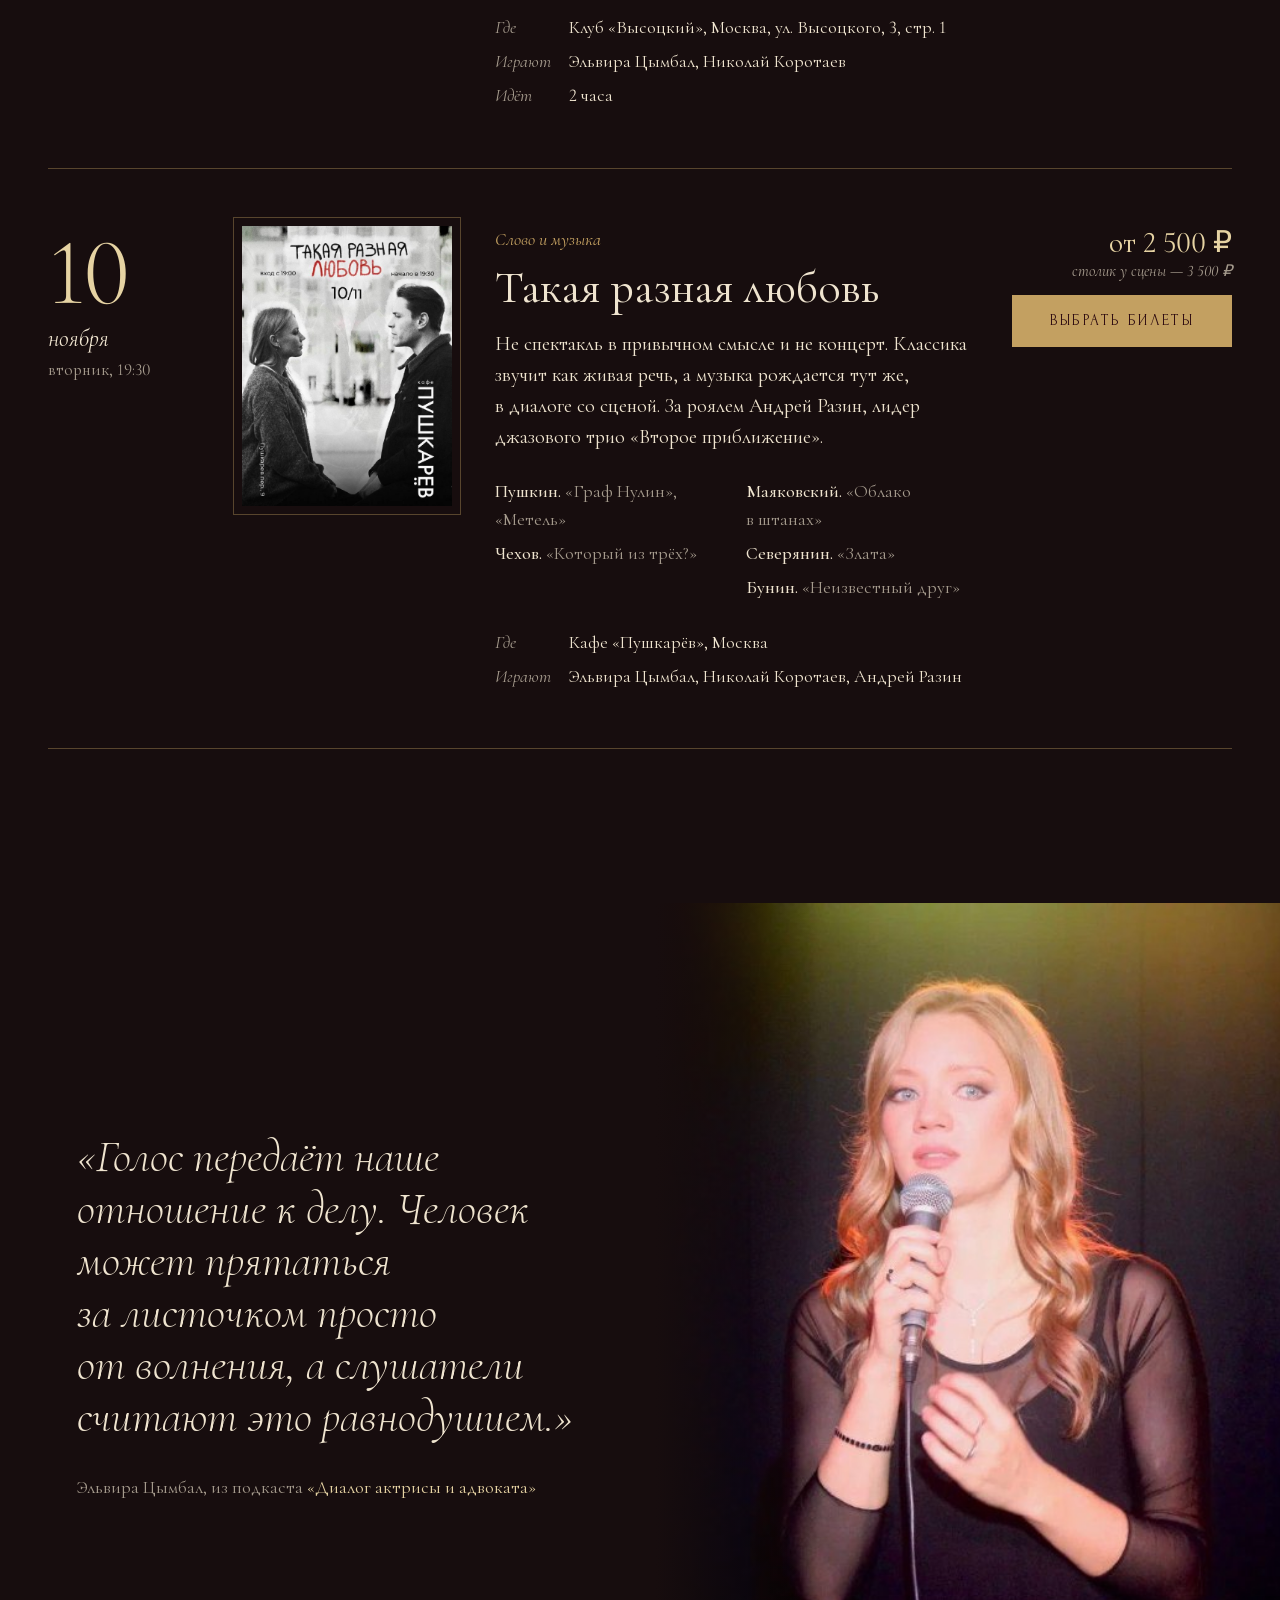
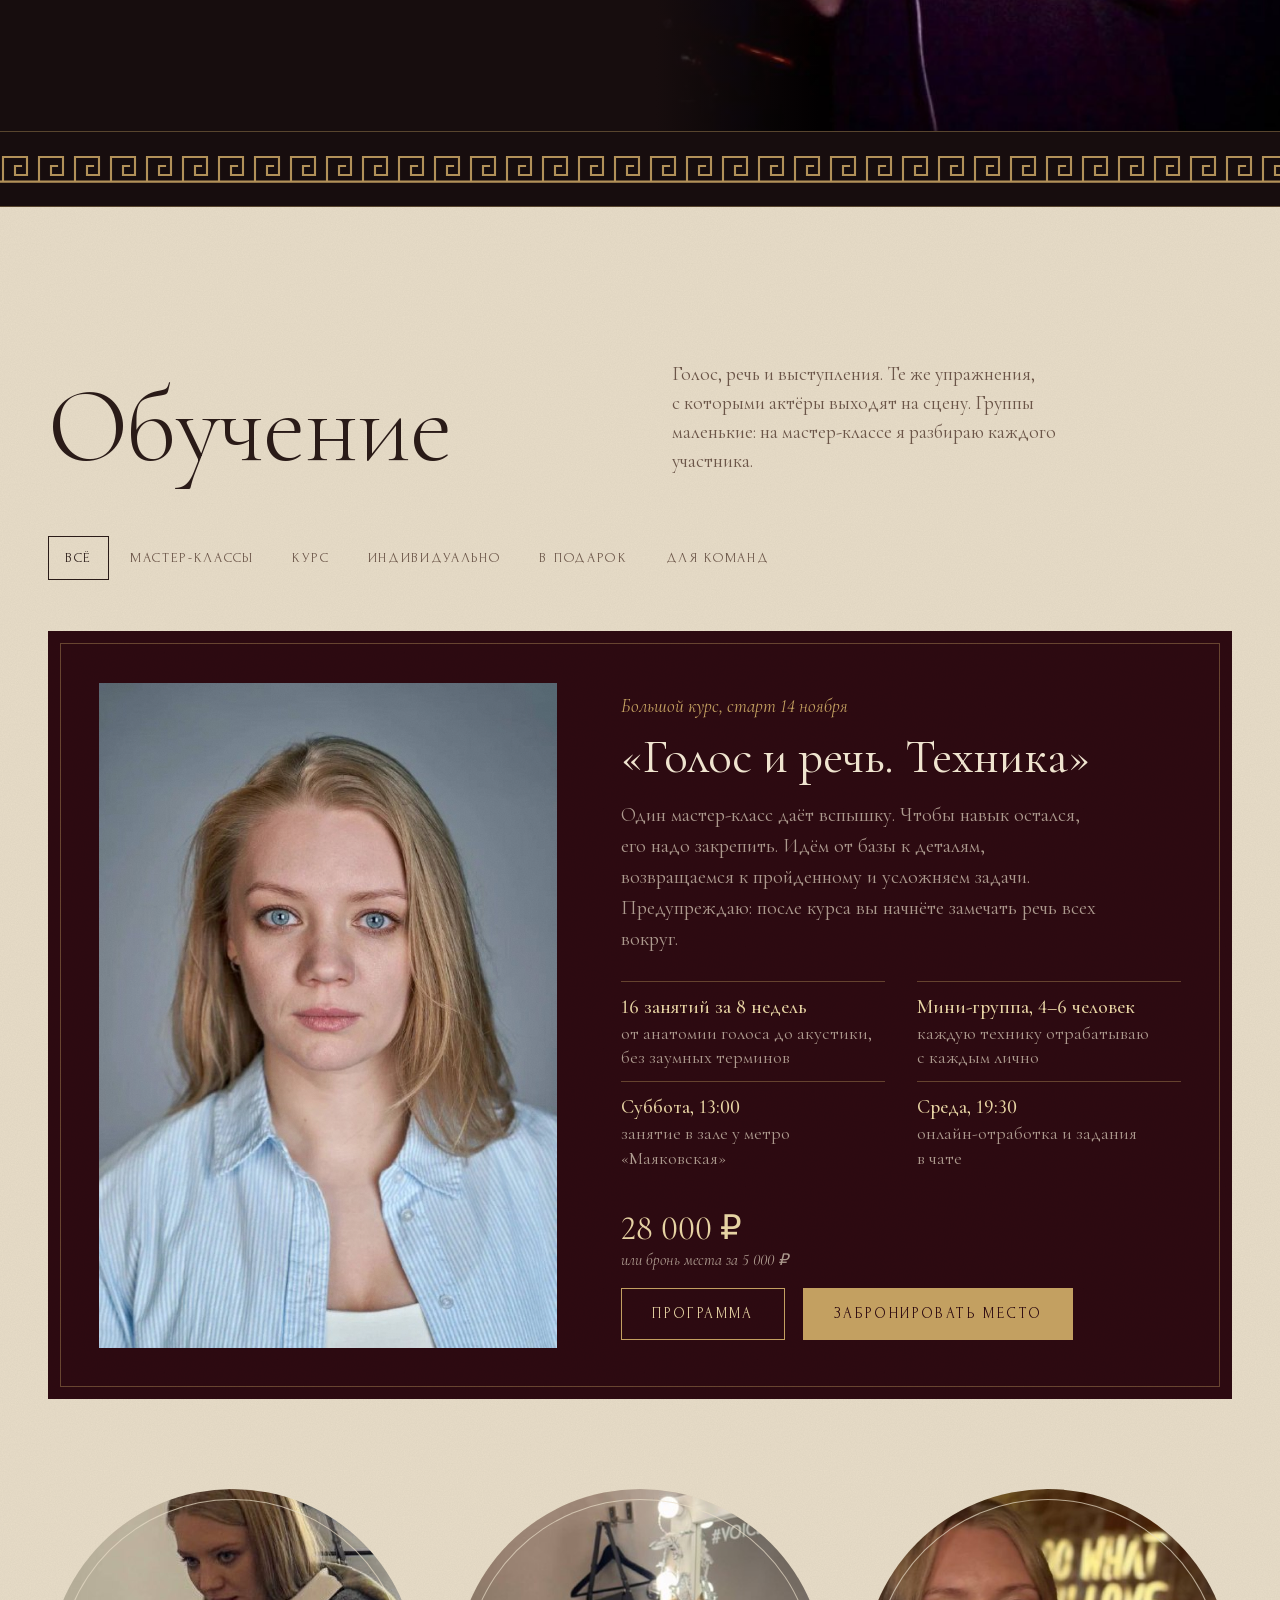
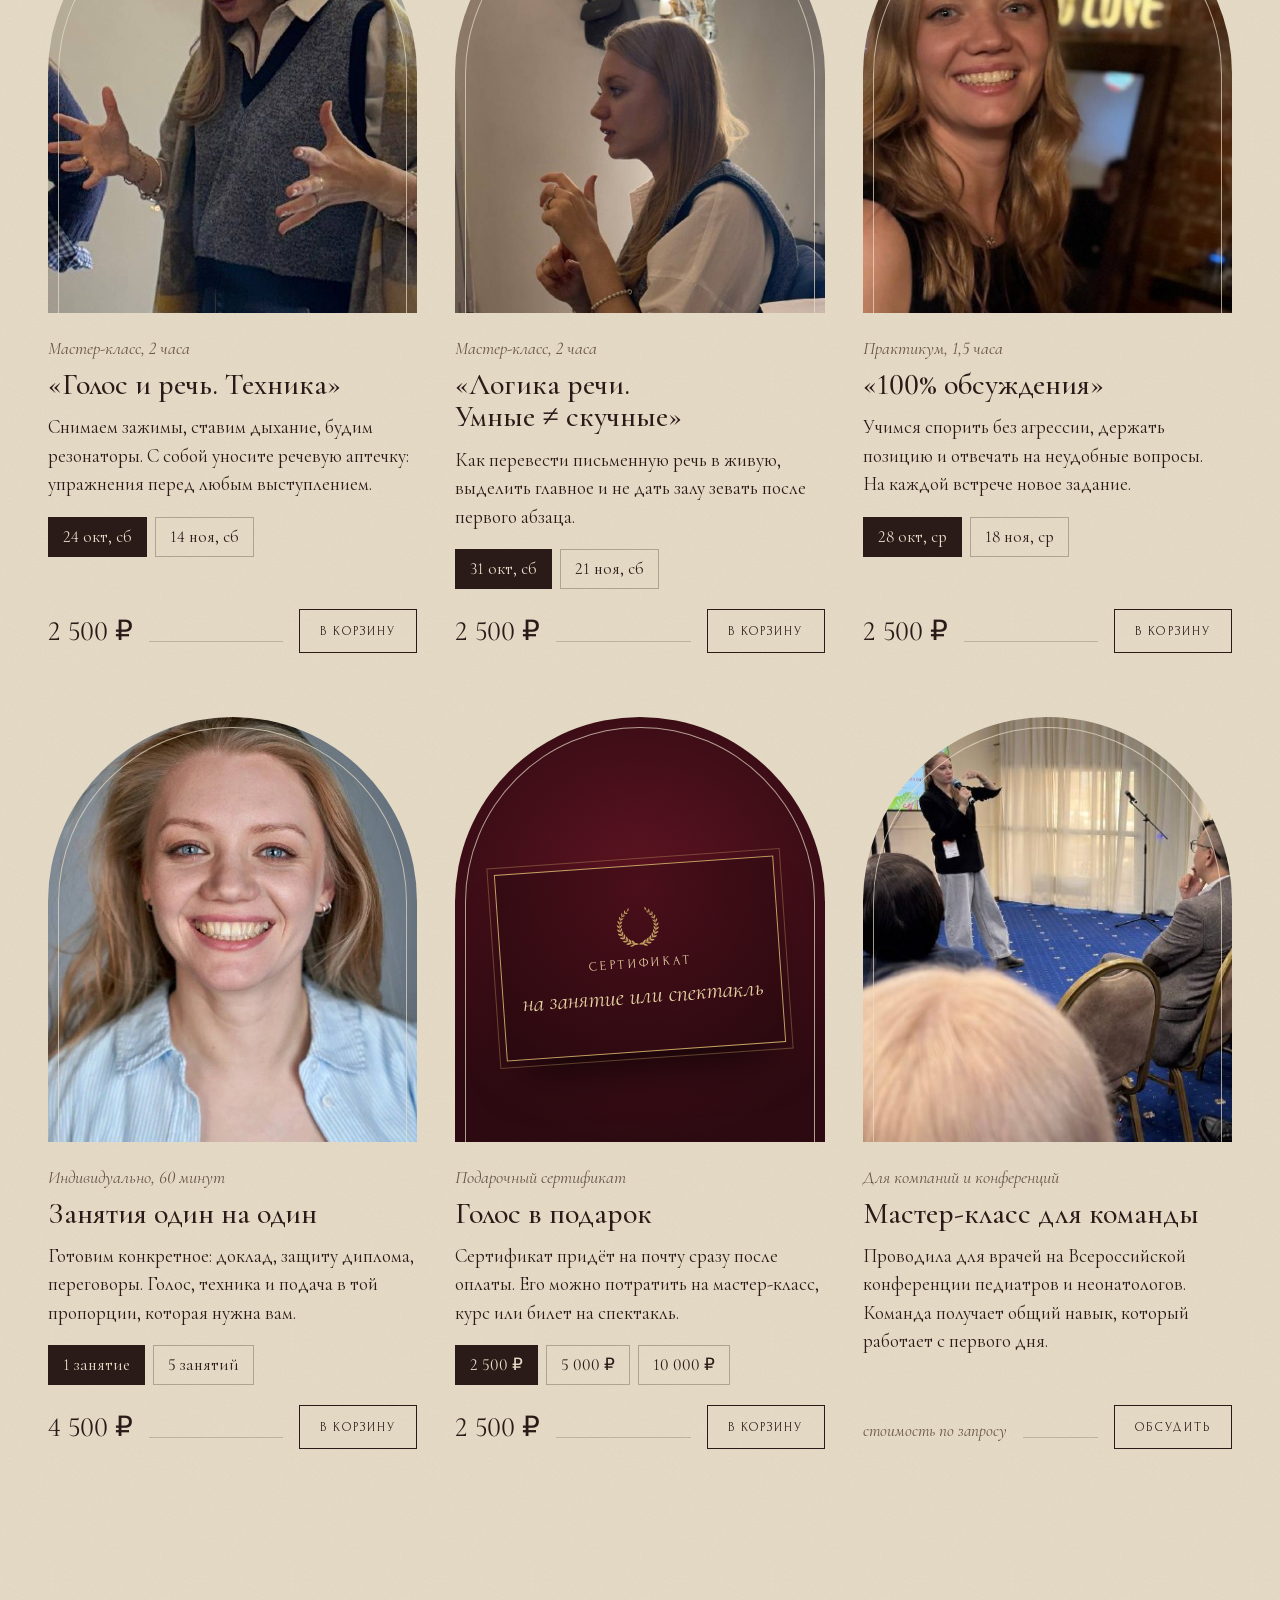
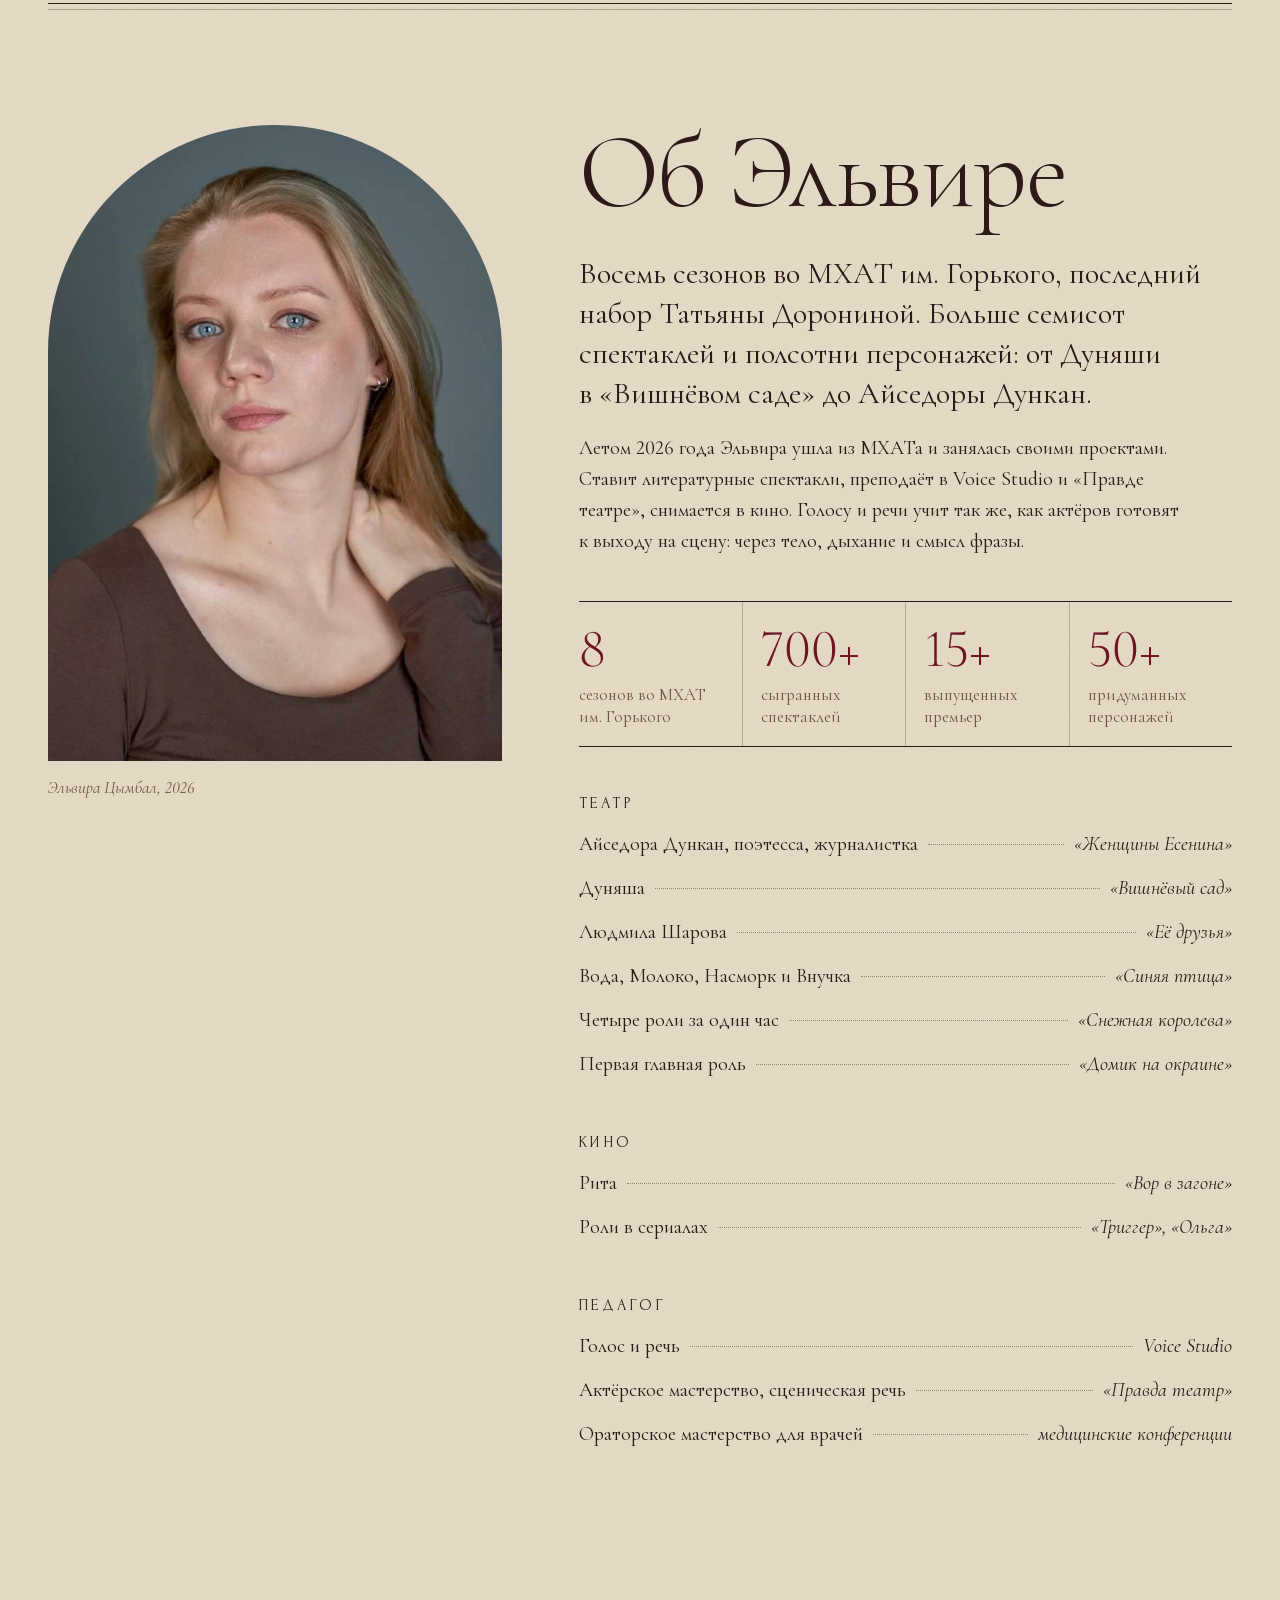
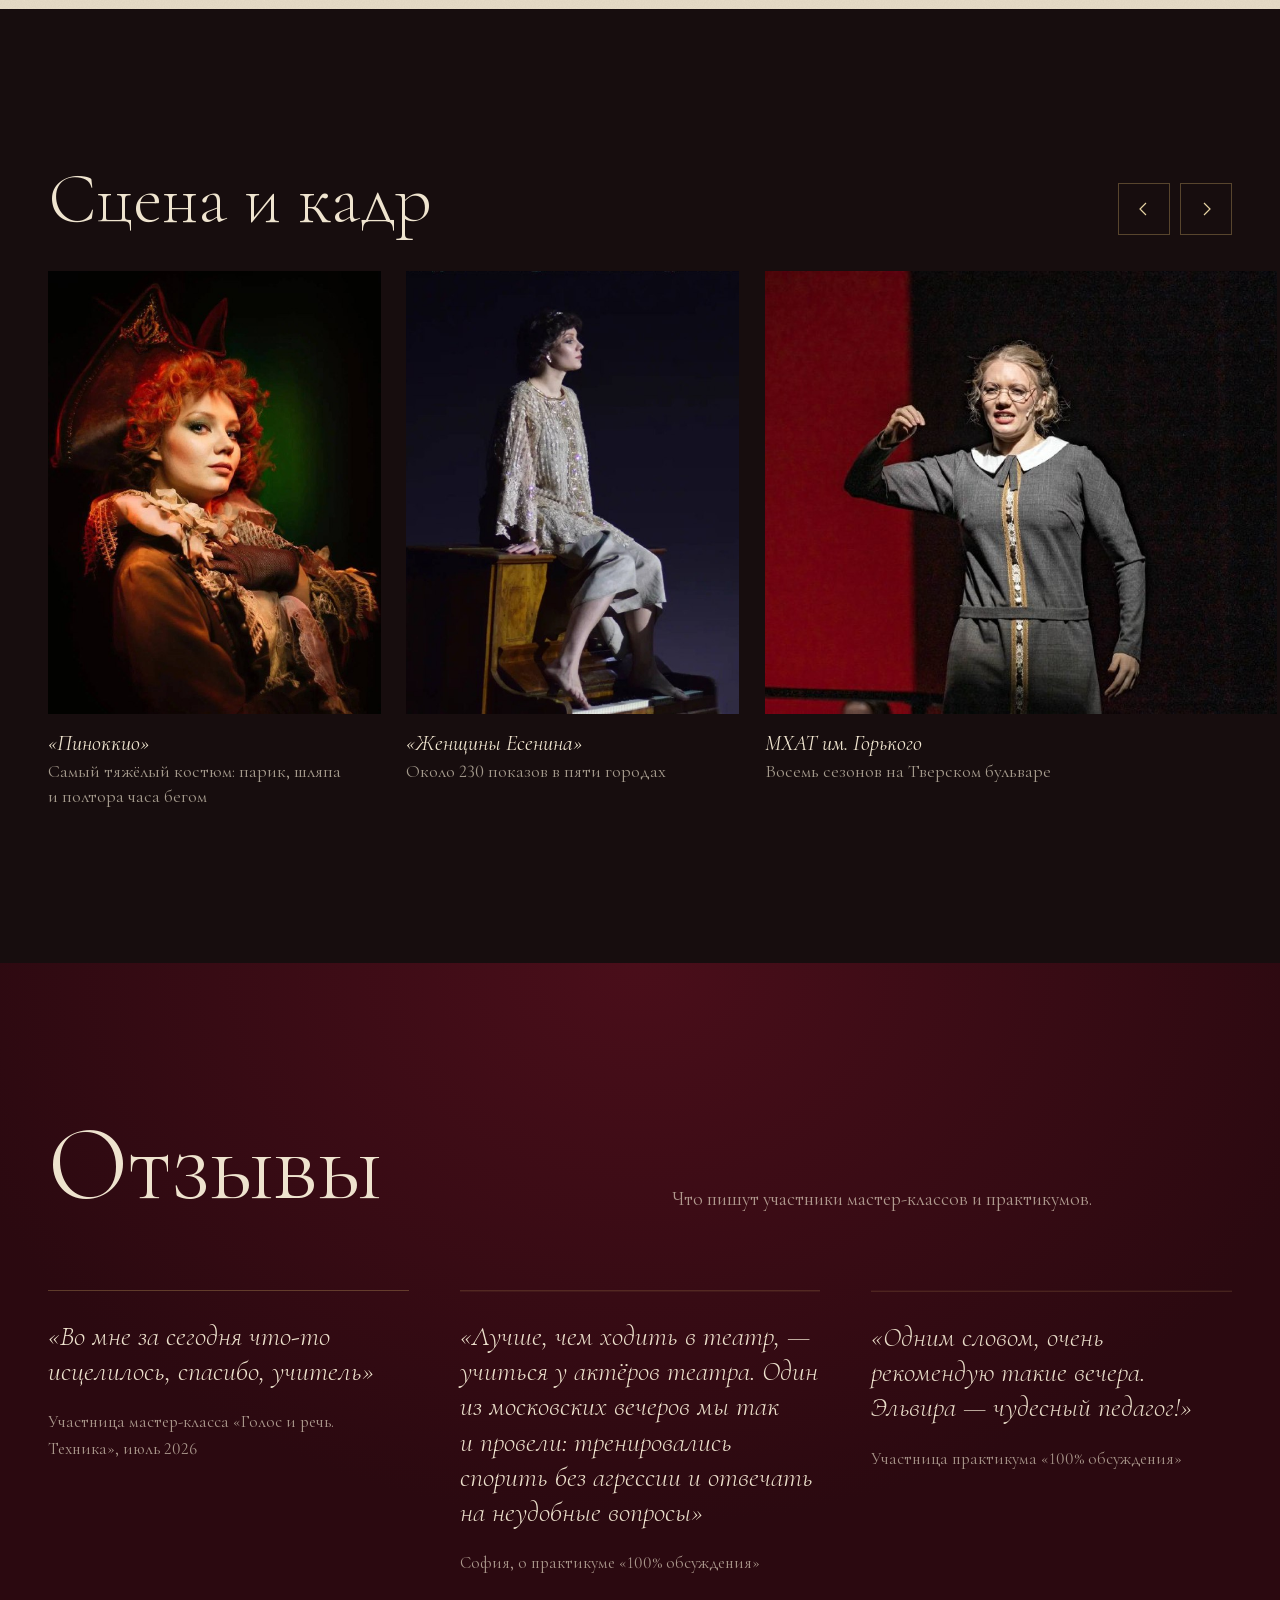
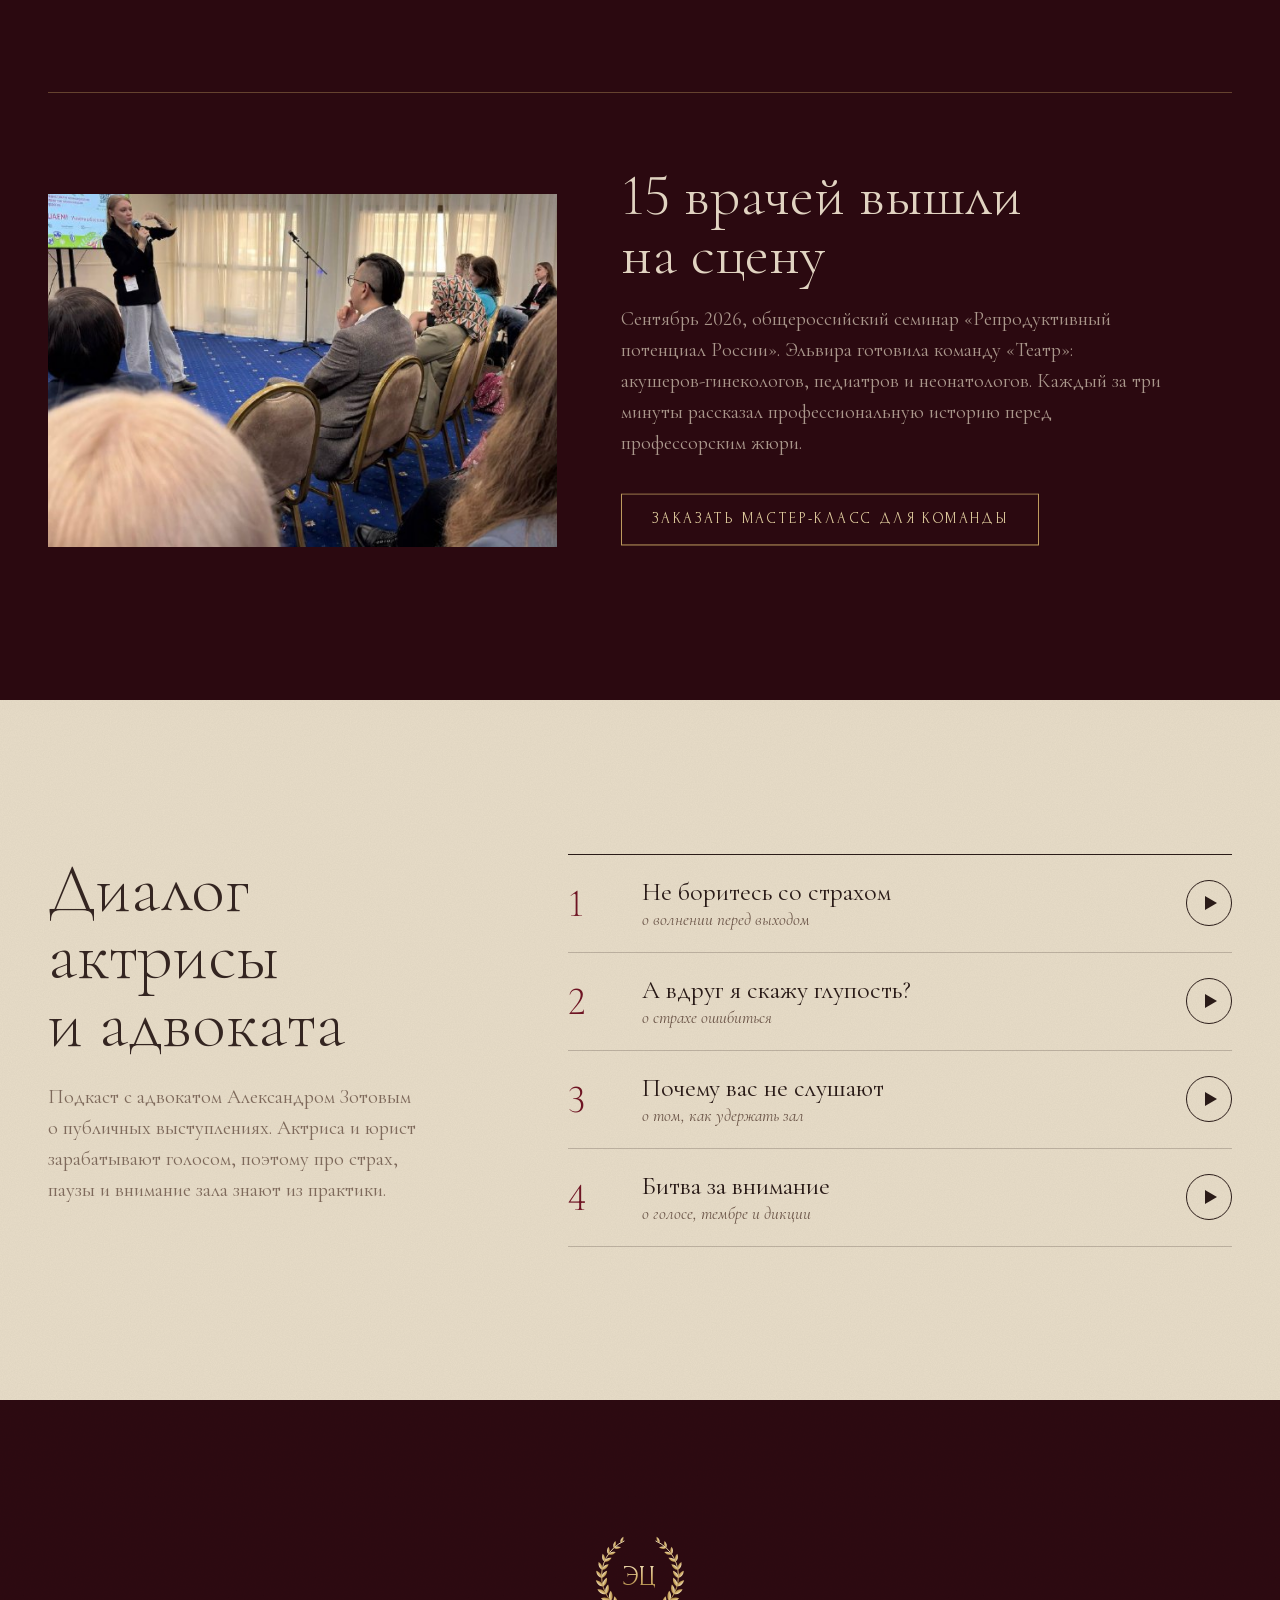
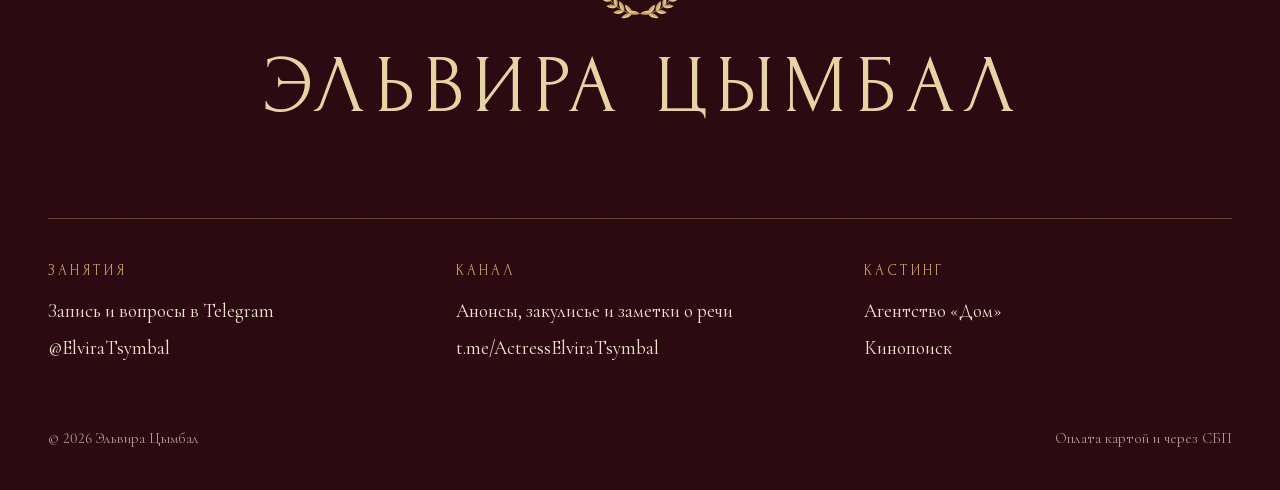
==== commit 4baad7cb: "Корзина в шапке: значок и счётчик в одной кнопке Co-Authored-By: Claude Opus 5.5 <noreply@anthropic." ====
--- a/v3.html
+++ b/v3.html
@@ -744,6 +744,14 @@
   }
 }
 
+
+/* кнопка корзины */
+.cart-btn{gap:9px;height:42px;min-height:42px;padding:0 7px 0 14px;border:1px solid var(--gold-dim);border-radius:21px;transition:border-color .3s, background-color .3s, box-shadow .3s}
+.cart-btn__icon{width:19px;height:19px;flex:none;color:var(--gold-pale)}
+.cart-btn__count{min-width:26px;height:26px;border-radius:13px}
+.cart-btn.has-items{border-color:var(--gold);background:rgba(195,160,97,.14);box-shadow:0 0 0 3px rgba(195,160,97,.12)}
+@media (hover:hover){ .cart-btn:hover{border-color:var(--gold);background:rgba(195,160,97,.1)} }
+@media (max-width:980px){ .cart-btn{padding:0 7px 0 12px;gap:8px} }
 </style>
 </head>
 <body>
@@ -780,7 +788,7 @@
     <a class="link-u nav-item" href="#reviews">Отзывы</a>
     <a class="link-u nav-item" href="#contacts">Контакты</a>
     <button class="cart-btn" type="button" data-open-cart aria-label="Корзина">
-      <span class="cart-btn__label">Корзина</span><span class="cart-btn__count" id="cart-count">0</span>
+      <svg class="cart-btn__icon" viewBox="0 0 24 24" fill="none" stroke="currentColor" stroke-width="1.4" stroke-linejoin="round" aria-hidden="true"><path d="M5 8.5h14l-1.3 11.5H6.3L5 8.5z"/><path d="M9 8.5V7a3 3 0 0 1 6 0v1.5"/></svg><span class="cart-btn__label">Корзина</span><span class="cart-btn__count" id="cart-count">0</span>
     </button>
     <button class="burger" type="button" aria-label="Меню" data-open-menu><span></span></button>
   </nav>
@@ -1467,6 +1475,7 @@
   }
   function renderCart(){
     $('#cart-count').textContent = count();
+    $$('.cart-btn').forEach(b => b.classList.toggle('has-items', count() > 0));
     const body = $('#cart-body');
     if (!cart.length) {
       body.innerHTML = `<div class="empty"><p>В корзине пока пусто</p><a class="btn btn--ink btn--sm" href="#afisha">Афиша</a><a class="btn btn--ink btn--sm" href="#learn">Обучение</a></div>`;
